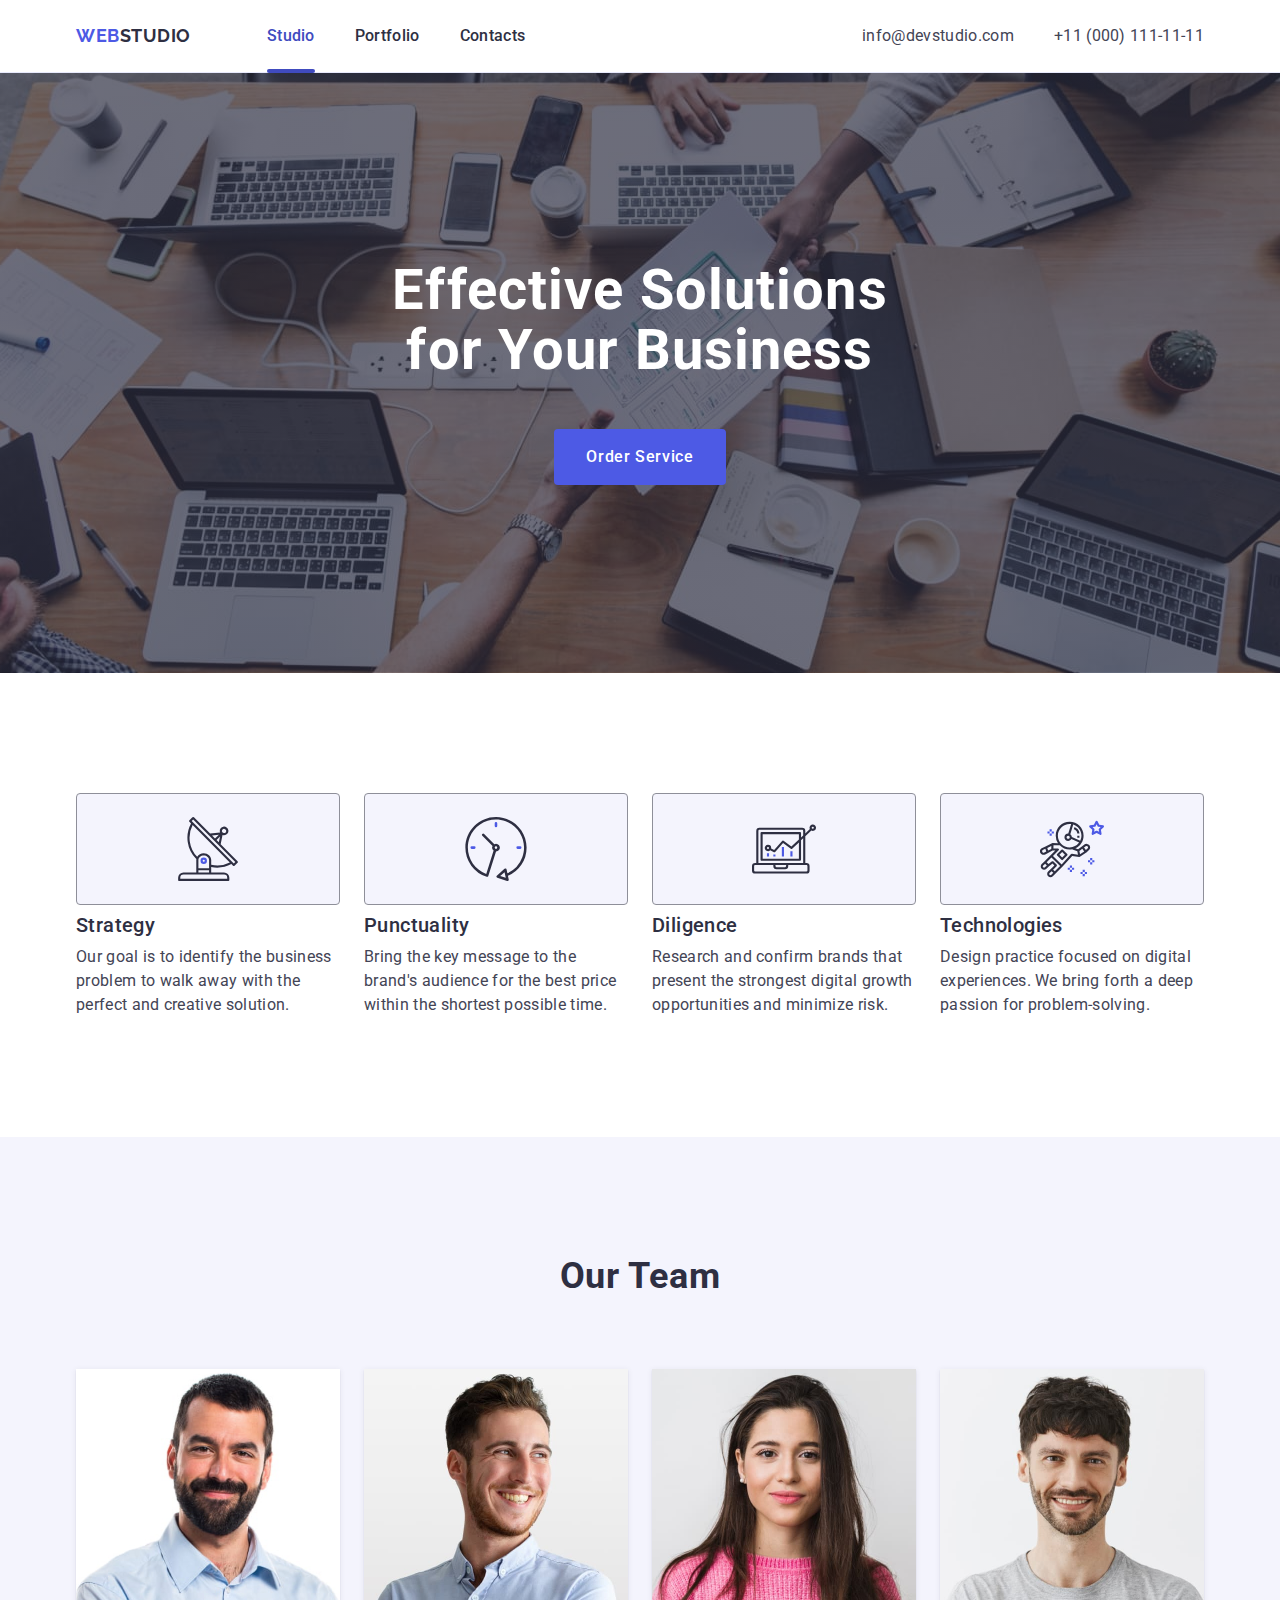
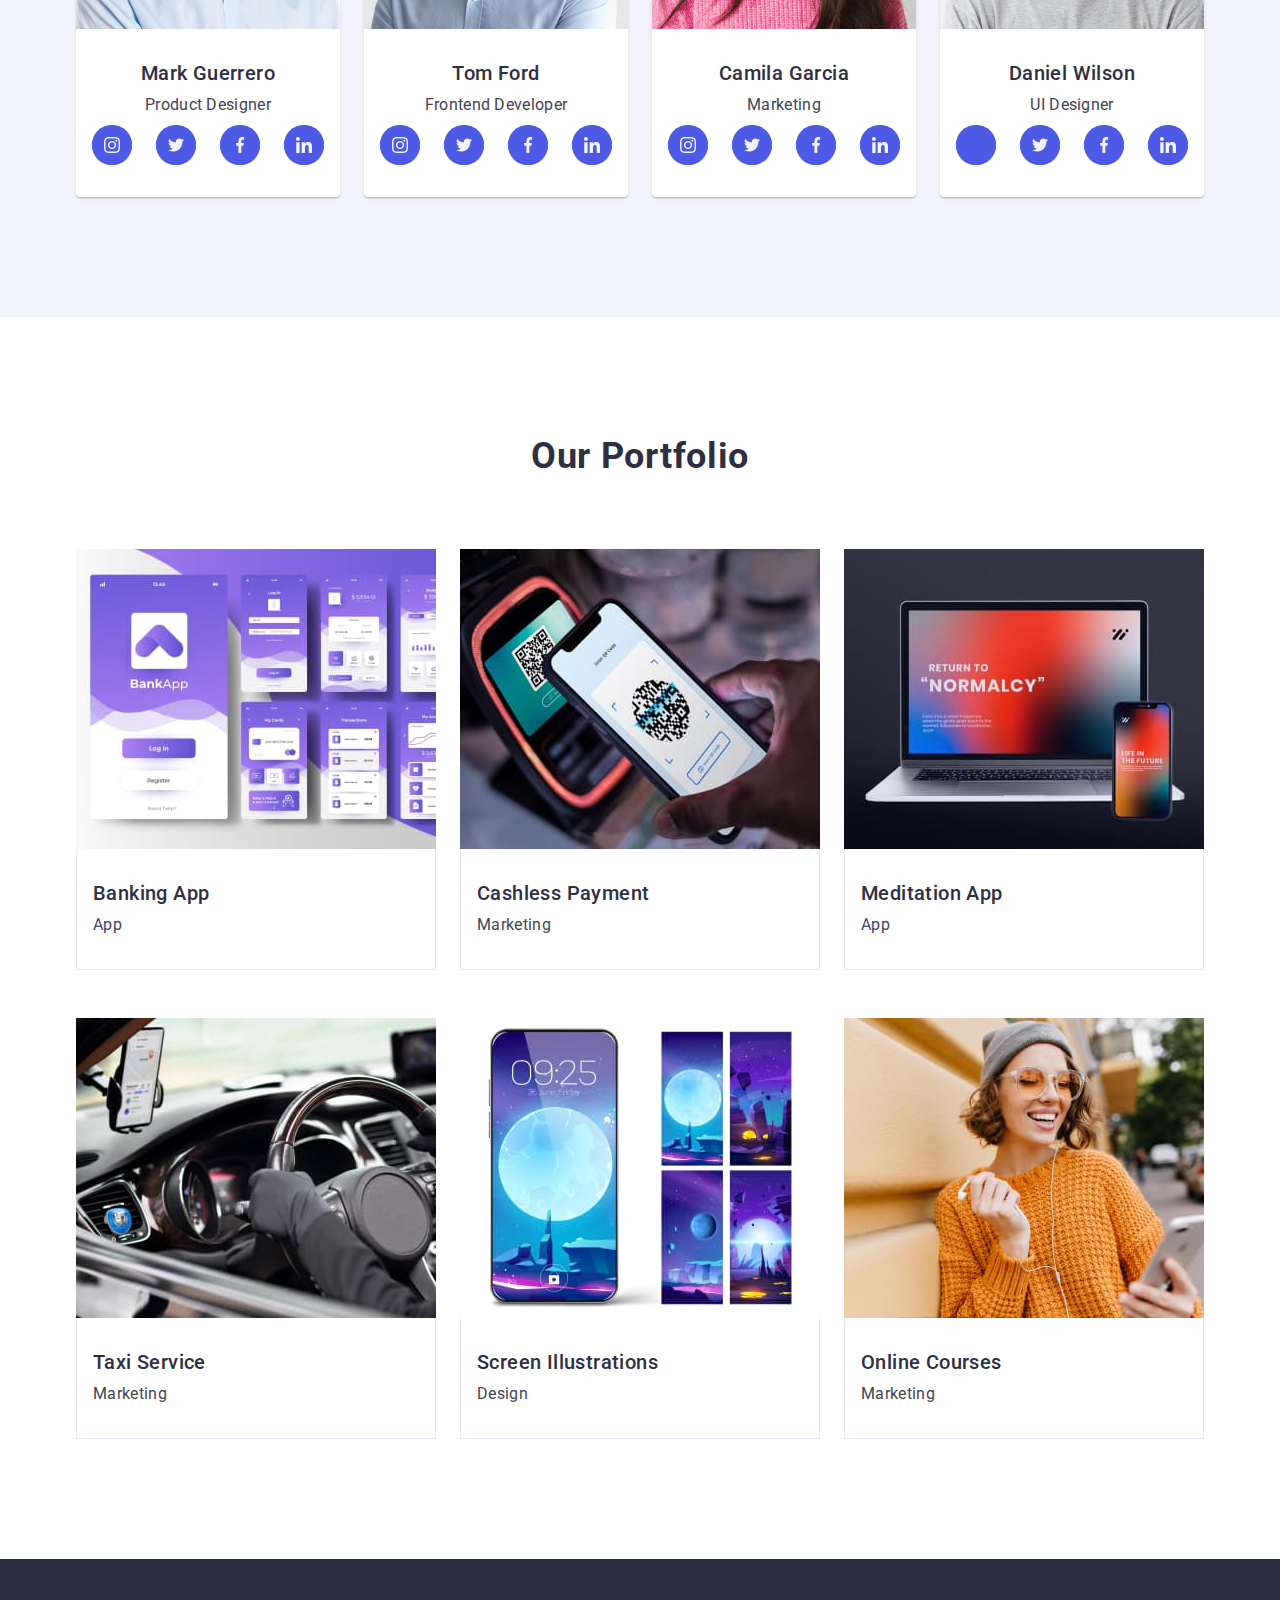
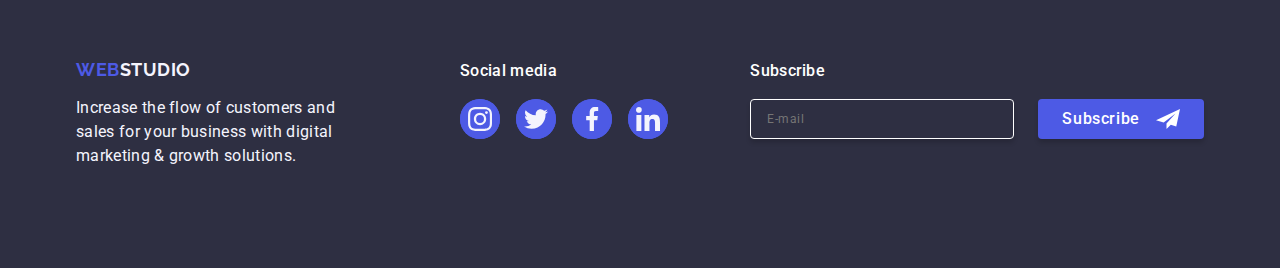
==== index.html @ 71bf05e5 "Initial commit" ====
<!DOCTYPE html>
<html lang="en">

<head>
  <meta charset="UTF-8">
  <meta name="viewport" content="width=device-width, initial-scale=1.0">
  <title>Serhii_Tsembal-goit-markup-hw-01</title>
  <link rel="preconnect" href="https://fonts.googleapis.com">
  <link rel="preconnect" href="https://fonts.gstatic.com" crossorigin>
  <link
    href="https://fonts.googleapis.com/css2?family=Montserrat:wght@400;700&family=Raleway:wght@700&family=Roboto:wght@400;500;700&display=swap"
    rel="stylesheet">

  <link rel="stylesheet"
    href="https://cdnjs.cloudflare.com/ajax/libs/modern-normalize/2.0.0/modern-normalize.min.css" />
  <link rel="stylesheet" href="./css/styles.css" />
</head>

<body>
  <header class="head">
    <div class="container">
      <nav class="head-nav">
        <a class="logo" href="./index.html">Web<span class="studio">Studio</span></a>
        <ul class="menu">
          <li><a class="link-menu current" href="./index.html">Studio</a></li>
          <li><a class="link-menu" href="">Portfolio</a></li>
          <li><a class="link-menu" href="">Contacts</a></li>
        </ul>
      </nav>

      <address>
        <ul class="address">
          <li><a class="link-adr" href="mailto:info@devstudio.com">info@devstudio.com</a></li>
          <li><a class="link-adr" href="tel:+110001111111">+11 (000) 111-11-11</a></li>
        </ul>
      </address>
    </div>
  </header>

  <!-- Main -->

  <main>
    <section class="main-top">
      <div class="container">
        <h1 class="title">Effective Solutions for Your Business</h1>
        <button type="button" class="button">Order Service</button>
      </div>
    </section>

    <!-- Advantages -->

    <section class="advantages">
      <div class="container">
        <h2 class="visually-hidden">Advantages</h2>

        <ul class="main-two">
          <li class="main-two-list">
            <div class="icon-card">
              <svg width="64" height="64">
                <use href="./images/icons.svg#icon-antenna"></use>
              </svg>
            </div>
            <h3 class="title-three">Strategy</h3>
            <p class="info">Our goal is to identify the business
              problem to walk away with the perfect and creative solution.
            </p>
          </li>
          <li class="main-two-list">
            <div class="icon-card">
              <svg width="64" height="64">
                <use href="./images/icons.svg#icon-clock"></use>
              </svg>
            </div>
            <h3 class="title-three">Punctuality</h3>
            <p class="info">Bring the key message to the brand's audience for the best price within the shortest
              possible
              time.</p>
          </li>
          <li class="main-two-list">
            <div class="icon-card">
              <svg width="64" height="64">
                <use href="./images/icons.svg#icon-diagram"></use>
              </svg>
            </div>
            <h3 class="title-three">Diligence</h3>
            <p class="info">Research and confirm brands that present the strongest digital growth opportunities and
              minimize risk.</p>
          </li>
          <li class="main-two-list">
            <div class="icon-card">
              <svg width="64" height="64">
                <use href="./images/icons.svg#icon-astronaut"></use>
              </svg>
            </div>
            <h3 class="title-three">Technologies</h3>
            <p class="info">Design practice focused on digital experiences. We bring forth a deep passion for
              problem-solving.</p>
          </li>
        </ul>

      </div>
    </section>

    <!-- Our Team -->

    <section class="team">
      <div class="container">

        <h2 class="team-title-two">Our Team</h2>


        <ul class="cont-team">
          <li class="team-back"><img src="./images/mark.jpg" alt="Mark Guerrero" width="264">
            <div class="team-name">
              <h3 class="title-team">Mark Guerrero</h3>
              <p class="info-team">Product Designer</p>
              <ul class="social-link">
                <li class="icon-list"><a class="icon-team" href="" target="_blank"><svg class="icon" width="16"
                      height="16">
                      <use href="./images/icons.svg#icon-instagram"></use>
                    </svg></a>
                </li>
                <li class="icon-list"><a class="icon-team" href="" target="_blank"><svg class="icon" width="16"
                      height="16">
                      <use href="./images/icons.svg#icon-twitter"></use>
                    </svg></a>
                </li>
                <li class="icon-list"><a class="icon-team" href="" target="_blank"><svg class="icon" width="16"
                      height="16">
                      <use href="./images/icons.svg#icon-facebook"></use>
                    </svg></a>
                </li>
                <li class="icon-list"><a class="icon-team" href="" target="_blank"><svg class="icon" width="16"
                      height="16">
                      <use href="./images/icons.svg#icon-in"></use>
                    </svg></a>
                </li>
              </ul>
            </div>
          </li>
          <li class="team-back"><img src="./images/tom.jpg" alt="Tom Ford" width="264">
            <div class="team-name">
              <h3 class="title-team"> Tom Ford</h3>
              <p class="info-team">Frontend Developer</p>
              <ul class="social-link">
                <li class="icon-list"><a class="icon-team" href="http" target="_blank"><svg class="icon" width="16"
                      height="16">
                      <use href="./images/icons.svg#icon-instagram"></use>
                    </svg></a>
                </li>
                <li class="icon-list"><a class="icon-team" href="http" target="_blank"><svg class="icon" width="16"
                      height="16">
                      <use href="./images/icons.svg#icon-twitter"></use>
                    </svg></a>
                </li>
                <li class="icon-list"><a class="icon-team" href="http" target="_blank"><svg class="icon" width="16"
                      height="16">
                      <use href="./images/icons.svg#icon-facebook"></use>
                    </svg></a>
                </li>
                <li class="icon-list"><a class="icon-team" href="http" target="_blank"><svg class="icon" width="16"
                      height="16">
                      <use href="./images/icons.svg#icon-in"></use>
                    </svg></a>
                </li>
              </ul>
            </div>
          </li>
          <li class="team-back"><img src="./images/camil.jpg" alt="Camila Garcia" width="264">
            <div class="team-name">
              <h3 class="title-team">Camila Garcia</h3>
              <p class="info-team">Marketing</p>
              <ul class="social-link">
                <li class="icon-list"><a class="icon-team" href="http" target="_blank"><svg class="icon" width="16"
                      height="16">
                      <use href="./images/icons.svg#icon-instagram"></use>
                    </svg></a>
                </li>
                <li class="icon-list"><a class="icon-team" href="http" target="_blank"><svg class="icon" width="16"
                      height="16">
                      <use href="./images/icons.svg#icon-twitter"></use>
                    </svg></a>
                </li>
                <li class="icon-list"><a class="icon-team" href="http" target="_blank"><svg class="icon" width="16"
                      height="16">
                      <use href="./images/icons.svg#icon-facebook"></use>
                    </svg></a>
                </li>
                <li class="icon-list"><a class="icon-team" href="http" target="_blank"><svg class="icon" width="16"
                      height="16">
                      <use href="./images/icons.svg#icon-in"></use>
                    </svg></a>
                </li>
              </ul>
            </div>
          </li>
          <li class="team-back"><img src="./images/dan.jpg" alt="Daniel Wilson" width="264">
            <div class="team-name">
              <h3 class="title-team">Daniel Wilson</h3>
              <p class="info-team">UI Designer</p>
              <ul class="social-link">
                <li class="icon-list"><a class="icon-team" href="http" target="_blank"><svg class="icon" width="16"
                      height="16">
                      <use href="index.html"></use>
                    </svg></a>
                </li>
                <li class="icon-list"><a class="icon-team" href="http" target="_blank"><svg class="icon" width="16"
                      height="16">
                      <use href="./images/icons.svg#icon-twitter"></use>
                    </svg></a>
                </li>
                <li class="icon-list"><a class="icon-team" href="http" target="_blank"><svg class="icon" width="16"
                      height="16">
                      <use href="./images/icons.svg#icon-facebook"></use>
                    </svg></a>
                </li>
                <li class="icon-list"><a class="icon-team" href="http" target="_blank"><svg class="icon" width="16"
                      height="16">
                      <use href="./images/icons.svg#icon-in"></use>
                    </svg></a>
                </li>
              </ul>
            </div>
          </li>
        </ul>

      </div>
    </section>

    <!-- Portfolio -->

    <section class="portfolio">
      <div class="container">
        <h2 class="title-two">Our Portfolio</h2>
        <ul class="cont-port">
          <li class="card">
            <div class="box">
              <img src="./images/bankapp.jpg" alt="Our app for banking" width="360" />
              <p class="port-footer">14 Stylish and User-Friendly App Design Concepts · Task Manager App · Calorie
                Tracker App · Exotic
                Fruit Ecommerce App ·
                Cloud Storage App</p>
            </div>
            <div class="name-port">
              <h3 class="title-three-port">Banking App</h3>
              <p class="info-port">App</p>
            </div>
          </li>
          <li class="card">
            <div class="box">
              <img src="./images/payapp.jpg" alt="Cashless Payment" width="360" />
              <!-- <div class="overlay"> -->
              <p class="port-footer">14 Stylish and User-Friendly App Design Concepts · Task Manager App · Calorie
                Tracker App · Exotic
                Fruit Ecommerce App ·
                Cloud Storage App</p>
              <!-- </div> -->
            </div>

            <div class="name-port">
              <h3 class="title-three-port">Cashless Payment</h3>
              <p class="info-port">Marketing</p>
            </div>


          </li>
          <li class="card">
            <div class="box">
              <img src="./images/laptop.jpg" alt="Meditation App" width="360" />
              <p class="port-footer">14 Stylish and User-Friendly App Design Concepts · Task Manager App · Calorie
                Tracker App · Exotic
                Fruit Ecommerce App ·
                Cloud Storage App</p>
            </div>
            <div class="name-port">
              <h3 class="title-three-port">Meditation App</h3>
              <p class="info-port">App</p>
            </div>
          </li>
          <li class="card">
            <div class="box">
              <img src="./images/car.jpg" alt="Taxi Service" width="360" />
              <p class="port-footer">14 Stylish and User-Friendly App Design Concepts · Task Manager App · Calorie
                Tracker App · Exotic
                Fruit Ecommerce App ·
                Cloud Storage App</p>
            </div>
            <div class="name-port">
              <h3 class="title-three-port">Taxi Service</h3>
              <p class="info-port">Marketing</p>
            </div>
          </li>
          <li class="card">
            <div class="box">
              <img src="./images/phone.jpg" alt="Screen Illustrations" width="360" />
              <p class="port-footer">14 Stylish and User-Friendly App Design Concepts · Task Manager App · Calorie
                Tracker App · Exotic
                Fruit Ecommerce App ·
                Cloud Storage App</p>
            </div>
            <div class="name-port">
              <h3 class="title-three-port">Screen Illustrations</h3>
              <p class="info-port">Design</p>
            </div>
          </li>
          <li class="card">
            <div class="box">
              <img src="./images/gerl.jpg" alt="Smiling happy gerl" width="360" />
              <p class="port-footer">14 Stylish and User-Friendly App Design Concepts · Task Manager App · Calorie
                Tracker App · Exotic
                Fruit Ecommerce App ·
                Cloud Storage App</p>
            </div>
            <div class="name-port">
              <h3 class="title-three-port">Online Courses</h3>
              <p class="info-port">Marketing</p>
            </div>
          </li>
        </ul>
      </div>
    </section>

  </main>

  <!-- Footer -->

  <footer class="footer">
    <div class="container-footer">
      <!-- logo -->

      <div class="logo-p">
        <a class="logo-footer" href="./index.html">Web<span class="studio-footer">Studio</span></a>
        <p class="p-footer">
          Increase the flow of customers and sales for your business with digital marketing & growth solutions.
        </p>
      </div>

      <div class="social-block">
        <p class="social">Social media</p>
        <ul class="social-link">
          <li class="icon-list"><a class="icon-link" href="http" target="_blank"><svg class="icon" width="24"
                height="24">
                <use href="./images/icons.svg#icon-instagram"></use>
              </svg></a>
          </li>
          <li class="icon-list"><a class="icon-link" href="http" target="_blank"><svg class="icon" width="24"
                height="24">
                <use href="./images/icons.svg#icon-twitter"></use>
              </svg></a>
          </li>
          <li class="icon-list"><a class="icon-link" href="http" target="_blank"><svg class="icon" width="24"
                height="24">
                <use href="./images/icons.svg#icon-facebook"></use>
              </svg></a>
          </li>
          <li class="icon-list"><a class="icon-link" href="http" target="_blank"><svg class="icon" width="24"
                height="24">
                <use href="./images/icons.svg#icon-in"></use>
              </svg></a>
          </li>
        </ul>

      </div>
      <div class="foot-sub">
        <p class="social">Subscribe</p>
        <form class="subscribe">
          <label class="sub-label"><input class="sub-input" type="email" name="sub-label" placeholder="E-mail"></label>
          <button type="submit" class="sub-btn">Subscribe
            <svg class="icon-sub" width="24" height="24">
              <use href="./images/icons.svg#icon-plane"></use>
            </svg>
          </button>
        </form>
      </div>
    </div>
  </footer>

  <div class="backdrop">
    <div class="window">
      <button type="button" class="close-btn"><svg class="icon-close" width="8" height="8">
          <use href="./images/icons.svg#icon-close"></use>
        </svg></button>

      <p class="win-text">Leave your contacts and we will call you back</p>


      <form class="modal">
        <div class="form-item">
          <label class="form-label" for="user-name">
            Name</label>
          <div class="cont-input">

            <input class="form-input" type="text" name="user-name" id="user-name">
            <svg class="icon-backdrop" width="18" height="24">
              <use href="./images/icons.svg#icon-person"></use>
            </svg>
          </div>


        </div>
        <div class="form-item">
          <label class="form-label" for="user-phone">
            Phone</label>
          <div class="cont-input">

            <input class="form-input" type="tel" name="userphone" id="user-phone">
            <svg class="icon-backdrop" width="18" height="24">
              <use href="./images/icons.svg#icon-phone"></use>
            </svg>

          </div>


        </div>
        <div class="form-item">
          <label class="form-label" for="user-mail">
            Email</label>
          <div class="cont-input">

            <input class="form-input" type="email" name="usermail" id="user-mail">
            <svg class="icon-backdrop" width="18" height="24">
              <use href="./images/icons.svg#icon-email"></use>
            </svg>
          </div>


        </div>
        <div class="form-item-com">
          <label class="form-label" for="user-comment">Comment</label>
          <textarea class="form-comment" name="user-comment" rows="6" placeholder="Text input"
            id="user-comment"></textarea>


        </div>
        <div class="form-accept">
          <input class="checkbox visually-hidden" id="user-privacy" type="checkbox" value="true" name="user-privacy">

          <label class="form-label" for="user-privacy">
            <span class="check-icon"><svg class="icon-checkbox" width="10" height="8">
                <use href="./images/icons.svg#icon-click"></use>
              </svg></span>
            I accept the terms and conditions of the&nbsp;<a class="check-link" href="./"> Privacy Policy</a>
          </label>
        </div>
        <button class="send-btn" type="submit">Send</button>
      </form>

    </div>
  </div>
</body>

</html>
---- css/styles.css ----
/* Basic */
 /* #region */
 body {
     font-family: "Roboto", sans-serif;
     background-color: #ffffff;
     line-height: 1.5;
     color: #434455;
     letter-spacing: 0.32px;
     margin: 0;
     padding: 0;
     box-sizing: border-box;
     fill: none;

 }

 img {
     display: block;
     max-width: 100%;
     overflow: hidden;
 }

 ul {


     list-style-type: none;
     margin: 0;
     padding: 0;

 }

 h1,
 h2,
 h3,
 p {
     margin: 0;
     padding: 0;
 }

 .container {
     width: 1158px;
     margin: 0 auto;
     padding: 0 15px 0 15px;

 }

 .container-footer {
     width: 1158px;
     margin: 0 auto;
     padding: 0 15px 0 15px;
     display: flex;
     align-items: baseline;

 }

 /* #endregion */

 /* Header */
 /* #region */
 .head {
     border-bottom: 1px solid #e7e9fc;
     display: flex;
     box-shadow: 0px 2px 1px rgba(46, 47, 66, 0.08), 0px 1px 1px rgba(46, 47, 66, 0.16), 0px 1px 6px rgba(46, 47, 66, 0.08);




 }

 .head .container {
     display: flex;
     justify-content: space-between;
 }


 .head-nav {
     display: flex;
     align-items: center;

 }

 .logo {
     color: #4D5AE5;
     font-family: Raleway, sans-serif;
     font-size: 18px;
     font-weight: 700;
     text-transform: uppercase;
     text-decoration: none;
     line-height: 1.17;
     letter-spacing: 0.54px;
     margin-right: 76px;

 }

 .logo:focus {
     color: #404BBF;
 }


 .studio:hover {
     color: #404BBF;

 }

 .studio:focus {
     color: #404BBF;
 }

 .studio:active {
     text-decoration: underline 2px;
     color: #404BBF;
 }


 .studio {
     color: #2E2F42;
     text-decoration: none;
     line-height: 1.167;

 }

 .menu {
     display: flex;
     flex-direction: row;
     gap: 40px
 }

 /* Menu */
 .link-menu {
     color: #2E2F42;
     font-weight: 500;
     font-size: 16px;
     text-decoration: none;
     padding: 24px 0;
     display: block;
     transition: color 250ms cubic-bezier(0.4, 0, 0.2, 1);
     position: relative;
 }

 .link-menu.current {
     color: #404bbf;
 }

 .link-menu.current::after {
     content: "";
     position: absolute;
     left: 0;
     bottom: -1px;
     height: 4px;
     background-color: #404bbf;
     border-radius: 2px;
     width: 100%;
 }

 .current:hover::after {
     width: 100%;
 }

 .link-menu:hover {
     color: #404BBF;
 }

 .link-menu:focus {
     color: #404BBF;
 }

 /* Addres */
 .address {
     display: flex;
     font-style: normal;
     gap: 40px;

 }

 .link-adr {
     color: #434455;
     font-weight: 400;
     font-size: 16px;
     text-decoration: none;
     display: block;
     padding: 24px 0;
     transition: color 250ms cubic-bezier(0.4, 0, 0.2, 1);

 }

 .link-adr:hover {
     color: #404BBF;

 }

 .link-adr:focus {
     color: #404BBF;
 }

 /* #endregion */


 /* Main One */
 /* #region */
 .main-top {
     background-color: #2E2F42;
     line-height: 1.07142857143;
     padding: 188px 0;
     background-image: linear-gradient(to bottom,
             rgba(46, 47, 66, 0.7),
             rgba(46, 47, 66, 0.7)),
         url(../images/people-office.jpg);
     background-repeat: no-repeat;
     background-position: center;
     background-size: cover;
     max-width: 1440px;
     margin: 0 auto;


 }

 .title {
     color: #fff;
     text-align: center;
     font-size: 56px;
     font-weight: 700;
     line-height: 1.07;
     letter-spacing: 1.12px;
     max-width: 496px;
     margin: 0 auto 48px;
 }

 /* Button */
 .button {
     cursor: pointer;
     color: #fff;
     background-color: #4D5AE5;
     font-weight: 500;
     font-size: 16px;
     font-family: "Roboto",
         sans-serif;
     line-height: 1.5;
     letter-spacing: 0.64px;
     padding: 16px 32px;
     border-radius: 4px;
     gap: 10px;
     min-width: 169px;
     height: 56px;
     border: none;
     display: block;
     margin: 0 auto;
     transition: background-color 250ms cubic-bezier(0.4, 0, 0.2, 1);
 }


 .send-btn:hover,
 .sub-btn:hover,
 .button:hover {
     background-color: #404BBF;
 }

 .button:focus {
     background-color: #404BBF;
 }

 /* #endregion */

 /* Main Two */
 /* #region */
 .advantages {
     padding: 120px 0;
 }

 .title-three {
     color: #2E2F42;
     font-size: 20px;
     font-weight: 500;
     line-height: 1.2;
     letter-spacing: 0.4px;
     margin-bottom: 8px;

 }


 .visually-hidden {
     position: absolute;
     width: 1px;
     height: 1px;
     margin: -1px;
     border: 0;
     padding: 0;
     white-space: nowrap;
     clip-path: inset(100%);
     clip: rect(0 0 0 0);
     overflow: hidden;
 }

 .main-two {
     display: flex;
     gap: 24px
 }

 .main-two-list {
     width: calc((100% - 72px) / 4);
 }

 .icon-card {
     border: 1px solid rgba(142, 143, 153, 1);
     border-radius: 4px;
     background-color: rgba(244, 244, 253, 1);
     margin-bottom: 8px;
     box-sizing: border-box;
     display: flex;
     justify-content: center;
     align-items: center;
     height: 112px;
 }

 .info {
     color: #434455;


 }



 .title-two {

     color: #2E2F42;
     font-size: 36px;
     font-weight: 700;
     text-align: center;
     text-transform: capitalize;
     line-height: 1.11;
     letter-spacing: 0.72px;
     margin-bottom: 72px;

 }

 /* #endregion */

 /* Team */
 /* #region */

 .team-title-two {

     color: #2E2F42;
     font-size: 36px;
     font-weight: 700;
     justify-content: center;
     text-transform: capitalize;
     line-height: 1.11;
     letter-spacing: 0.72px;
     display: flex;
     margin-bottom: 72px;
 }

 .cont-team {
     display: flex;
     flex-direction: row;
     justify-content: center;
     gap: 24px;
 }

 .team {
     background-color: #F4F4FD;
     padding: 120px 0;
 }

 .team-back {
     background-color: #ffffff;
     border-radius: 0 0 4px 4px;
     box-sizing: border-box;
     flex-basis: calc((100% - 72px) / 4);
     display: block;
     overflow: hidden;
     max-width: 100%;
     box-shadow: 0px 1px 6px rgba(46, 47, 66, 0.08),
         0px 1px 1px rgba(46, 47, 66, 0.16),
         0px 2px 1px rgba(46, 47, 66, 0.08);
 }

 .team-name {
     padding: 32px 0;
 }


 .title-team {
     color: #2E2F42;
     font-size: 20px;
     font-weight: 500;
     line-height: 1.2;
     letter-spacing: 0.4px;
     text-align: center;
     margin-bottom: 8px;
 }

 .info-team {
     color: #434455;
     text-align: center;
     margin-bottom: 8px;
 }

 .icon {
     fill: #f4f4fd;
     transition: background-color 250ms cubic-bezier(0.4, 0, 0.2, 1);
 }

 .icon-list {
     width: 40px;
     height: 40px;
     background-color: #4d5ae5;
     border-radius: 50%;
     display: flex;
     align-items: center;
     justify-content: center;

 }


 .icon:active {
     fill: rgba(49, 208, 170, 1);


 }

 .icon-team {
     width: 100%;
     height: 100%;
     border-radius: 50%;
     display: flex;
     align-items: center;
     justify-content: center;
     background-color: #4d5ae5;
     transition: background-color 250ms cubic-bezier(0.4, 0, 0.2, 1);
 }

 .icon-team:hover,
 .icon-team:focus {
     background-color: #404bbf;
 }

 .icon-team:active,
 .icon-link:focus,
 .icon-link:hover {
     background-color: #31d0aa;
 }

 /* #endregion */

 /* Portfolio */
 /* #region */
 .portfolio {
     padding: 120px 0 120px 0;
 }

 .cont-port {
     display: flex;
     flex-wrap: wrap;
     column-gap: 24px;
     row-gap: 48px;
 }

 .title-three-port {
     color: #2E2F42;
     font-size: 20px;
     font-weight: 500;
     line-height: 1.2;
     letter-spacing: 0.4px;
     margin-bottom: 8px;
 }

 .name-port {
     padding: 32px 16px;
     border: 1px solid #E7E9FC;
     border-top: none;
 }

 .card {
     width: calc((100% - 48px) / 3);
     transition: box-shadow 250ms cubic-bezier(0.4, 0, 0.2, 1);

 }

 .card:hover {
     box-shadow: 0px 1px 6px rgba(46, 47, 66, 0.08), 0px 1px 1px rgba(46, 47, 66, 0.16), 0px 2px 1px rgba(46, 47, 66, 0.08);
 }

 .info-port {
     color: #434455;


     /* overlay */

 }

 .box {
     position: relative;
     width: 360px;
     margin: 0 auto;
     background-color: #bdbdbd;
     overflow: hidden;
 }

 .overlay {
     position: absolute;
     top: 0;
     left: 0;
     width: 100%;
     height: 100%;
     background-color: rgba(77, 90, 229, 1);
     transform: translatey(100%);
     transition: transform 250ms ease-in-out;
 }



 .overlay .p-footer {
     margin-top: 40px;
     margin-left: auto;
     margin-right: auto;
 }

 .port-footer {
     color: #F4F4FD;
     max-width: max-content;
     display: flex;
     box-sizing: border-box;
     position: absolute;
     top: 0;
     font-size: 16px;
     line-height: 1.5;
     letter-spacing: 0.32px;
     padding: 40px 32px;
     background-color: #4d5ae5;
     height: 100%;
     width: 100%;
     transform: translateY(100%);
     transition: transform 250ms cubic-bezier(0.4, 0, 0.2, 1);
 }

 .card:hover .port-footer {
     transform: translateY(0%);
 }

 .box-port {
     overflow: hidden;
 }

 /* #endregion */

 /* Footer */
 /* #region */
 .footer {
     background-color: #2E2F42;
     padding: 100px 0;
     display: flex;

 }

 .logo-footer {
     color: #4D5AE5;
     font-family: Raleway, sans-serif;
     font-size: 18px;
     font-weight: 700;
     text-transform: uppercase;
     text-decoration: none;
     line-height: 1.17;
     letter-spacing: 0.54px;
     display: inline-block;
     margin-bottom: 16px;

 }

 .studio-footer {
     color: #F4F4FD;
     text-decoration: none;
     line-height: 1.17;
     margin: 0;
     padding: 0;
 }

 .p-footer {
     color: #F4F4FD;
     max-width: 264px;
     display: flex;
     box-sizing: border-box;

 }


 .social-link {
     display: flex;
     justify-content: space-between;
     gap: 16px;
     margin-top: auto;
 }

 .social {
     display: block;
     margin-bottom: 16px;
     font-size: 16px;
     font-weight: 500;
     color: rgba(255, 255, 255, 1);
     line-height: 1.5;
     letter-spacing: 0.32px;
     font-family: "Roboto";

 }

 .team-name .social-link {
     justify-content: center;
     gap: 24px;
 }

 .logo-p {
     margin-right: 120px;
 }

 .icon-link {
     width: 100%;
     height: 100%;
     border-radius: 50%;
     display: flex;
     align-items: center;
     justify-content: center;
     background-color: #4d5ae5;
     transition: background-color 250ms cubic-bezier(0.4, 0, 0.2, 1);

 }

 .foot-sub {
     display: flex;
     flex-direction: column;
     align-items: flex-start;
     margin-left: auto;
 }

 .subscribe {
     display: flex;
     flex-direction: row;
     align-items: center;
     gap: 24px;

 }

 .sub-btn {
     display: flex;
     min-width: 165px;
     height: 40px;
     padding: 8px 24px;
     align-items: center;
     justify-content: center;
     background-color: rgba(77, 90, 229, 1);
     box-shadow: 0px 4px 4px 0px rgba(0, 0, 0, 0.15);
     color: WHITE;
     border: none;
     border-radius: 4px;
     cursor: pointer;
     font-weight: 500;
     font-size: 16px;
     font-family: "Roboto",
         sans-serif;
     line-height: 1.5;
     letter-spacing: 0.64px;
     transition: background-color 250ms cubic-bezier(0.4, 0, 0.2, 1);
 }

 .sub-label {
     display: block;
     gap: 24px;
 }

 .sub-input {
     font-size: 12px;
     line-height: 2;
     letter-spacing: 0.48px;
     display: block;
     width: 264px;
     height: 40px;
     background-color: transparent;
     border: 1px solid rgba(255, 255, 255, 1);
     box-shadow: 0px 4px 4px 0px rgba(0, 0, 0, 0.15);
     border-radius: 4px;
     padding-left: 16px;
     color: rgba(255, 255, 255, 1);
     gap: 24px;
 }

 .icon-sub {
     fill: white;
     margin-left: 16px;
 }

 /* #endregion */


 /* BACKDROP */
 /* #region */
 .backdrop {
     position: fixed;
     top: 0;
     left: 0;

     display: flex;
     align-items: center;
     justify-content: center;

     width: 100%;
     height: 100%;
     background-color: rgba(46, 47, 66, 0.4);

     transition: opacity 250ms cubic-bezier(0.4, 0, 0.2, 1),
         visibility 250ms cubic-bezier(0.4, 0, 0.2, 1);

     opacity: 0;
     visibility: hidden;
     pointer-events: none;

 }


 .backdrop.is-open {
     opacity: 1;
     visibility: visible;
     pointer-events: initial;
 }

 .window {
     position: absolute;
     background-color: rgba(252, 252, 252, 1);
     width: 408px;
     min-height: 584px;
     padding: 72px 24px 24px;
     top: 50%;
     left: 50%;
     transform: translate(-50%, -50%) scale(1);
     box-shadow: 0px 1px 1px rgba(0, 0, 0, 0.14),
         0px 1px 3px rgba(0, 0, 0, 0.12),
         0px 2px 1px rgba(0, 0, 0, 0.2);
     border-radius: 4px;
     transition: transform 250ms cubic-bezier(0.4, 0, 0.2, 1);
 }

 .close-btn {
     position: absolute;
     top: 24px;
     right: 24px;
     display: flex;
     align-items: center;
     justify-content: center;
     background-color: rgba(231, 233, 252, 1);
     border: 1px solid rgba(0, 0, 0, 0.1);
     width: 24px;
     height: 24px;
     border-radius: 50%;
     margin-left: auto;
     transition: background-color 250ms cubic-bezier(0.4, 0, 0.2, 1),
         border 250ms cubic-bezier(0.4, 0, 0.2, 1);
     padding: 0;
     cursor: pointer;

 }

 .close-btn:hover,
 .close-btn:focus {
     background-color: #404bbf;
     border: none;
     fill: #fff;
 }

 .win-text {
     display: block;
     color: rgba(46, 47, 66, 1);
     text-align: center;
     font-size: 16px;
     font-weight: 500;
     letter-spacing: 0.32px;
     margin-bottom: 16px;

 }

 .form-item {
     position: relative;
     display: flex;
     flex-direction: column;
     margin-bottom: 8px;

 }

 .form-item-com {
     position: relative;
     display: flex;
     flex-direction: column;
     margin-bottom: 16px;
 }

 .form-label {
     display: block;
     font-size: 12px;
     font-weight: 400;
     letter-spacing: 0.48px;
     line-height: 1.17;
     color: rgba(142, 143, 153, 1);
     margin-bottom: 4px;

 }

 .form-input {
     font-size: 12px;
     color: rgba(46, 47, 66, 0.4);
     display: block;
     width: 100%;
     height: 40px;
     padding-left: 38px;
     border-radius: 4px;
     border: 1px solid rgba(46, 47, 66, 0.4);
     outline: transparent;
     transition: border-color 250ms cubic-bezier(0.4, 0, 0.2, 1);
     background-color: transparent;
 }

 .close-btn:focus,
 .form-comment:focus,
 .form-input:focus {
     border-color: rgba(77, 90, 229, 1);
 }

 .cont-input {

     position: relative;
 }

 .icon-close {
     fill: rgba(46, 47, 66, 1);
     transition: fill 250ms cubic-bezier(0.4, 0, 0.2, 1);
 }

 .close-btn:active {
     background-color: rgba(64, 75, 191, 1);
     border: none;
 }


 .close-btn:active .icon-close {

     fill: #fff;
 }

 .close-btn:focus .icon-close,
 .close-btn:hover .icon-close {
     fill: #fff;
     border: none;
 }

 .icon-backdrop {
     position: absolute;
     display: block;
     fill: rgba(46, 47, 66, 1);
     left: 16px;
     top: 50%;
     transform: translateY(-50%);
     transition: fill 250ms cubic-bezier(0.4, 0, 0.2, 1);
 }

 .form-input:focus+.icon-backdrop {
     fill: #4D5AE5;
 }

 .form-comment {
     display: block;
     width: 100%;
     min-height: 120px;
     border-radius: 4px;
     border: 1px solid rgba(46, 47, 66, 0.4);
     margin-top: 4px;
     margin-bottom: 16px;
     height: 120px;
     padding: 8px 16px;
     outline: transparent;
     font-size: 12px;
     line-height: 1.17;
     color: rgba(46, 47, 66, 0.4);
     letter-spacing: 0.48px;
     background-color: transparent;
     resize: none;
     transition: border-color 250ms cubic-bezier(0.4, 0, 0.2, 1);
 }

 .form-accept {
     position: relative;
     display: flex;
     align-items: center;
     justify-content: space-between;
     gap: 8px;
     margin-bottom: 24px;



 }

 .form-accept .form-label {
     position: relative;
     justify-content: center;
     margin-bottom: 0;

 }

 .modal {
     position: relative;
 }

 .send-btn {
     display: block;
     margin: auto;
     min-width: 169px;
     padding: 16px 32px;
     justify-content: center;
     background-color: rgba(77, 90, 229, 1);
     box-shadow: 0px 4px 4px 0px rgba(0, 0, 0, 0.15);
     color: WHITE;
     border: none;
     border-radius: 4px;
     cursor: pointer;
     font-weight: 500;
     font-size: 16px;
     font-family: "Roboto",
         sans-serif;
     line-height: 1.5;
     letter-spacing: 0.64px;
     transition: background-color 250ms cubic-bezier(0.4, 0, 0.2, 1);

 }


 .check-link {
     color: #4d5ae5;
 }



 .check-icon {
     width: 16px;
     height: 16px;
     border: 1px solid rgba(46, 47, 66, 0.4);
     border-radius: 2px;
     transition: background-color 250ms cubic-bezier(0.4, 0, 0.2, 1),
         border 250ms cubic-bezier(0.4, 0, 0.2, 1),
         fill 250ms cubic-bezier(0.4, 0, 0.2, 1);

     align-items: center;
     justify-content: center;
     fill: transparent;
     display: inline-flex;
     margin-right: 8px;
     flex-shrink: 0;
 }

 .checkbox:focus+.form-label>.check-icon {
     border-color: #4d5ae5;

 }

 .checkbox:checked+.form-label>.check-icon {
     background-color: #404bbf;
     border: none;
     fill: #f4f4fd;
 }

 .icon-checkbox {
     fill: #434455
 }

 /* #endregion */
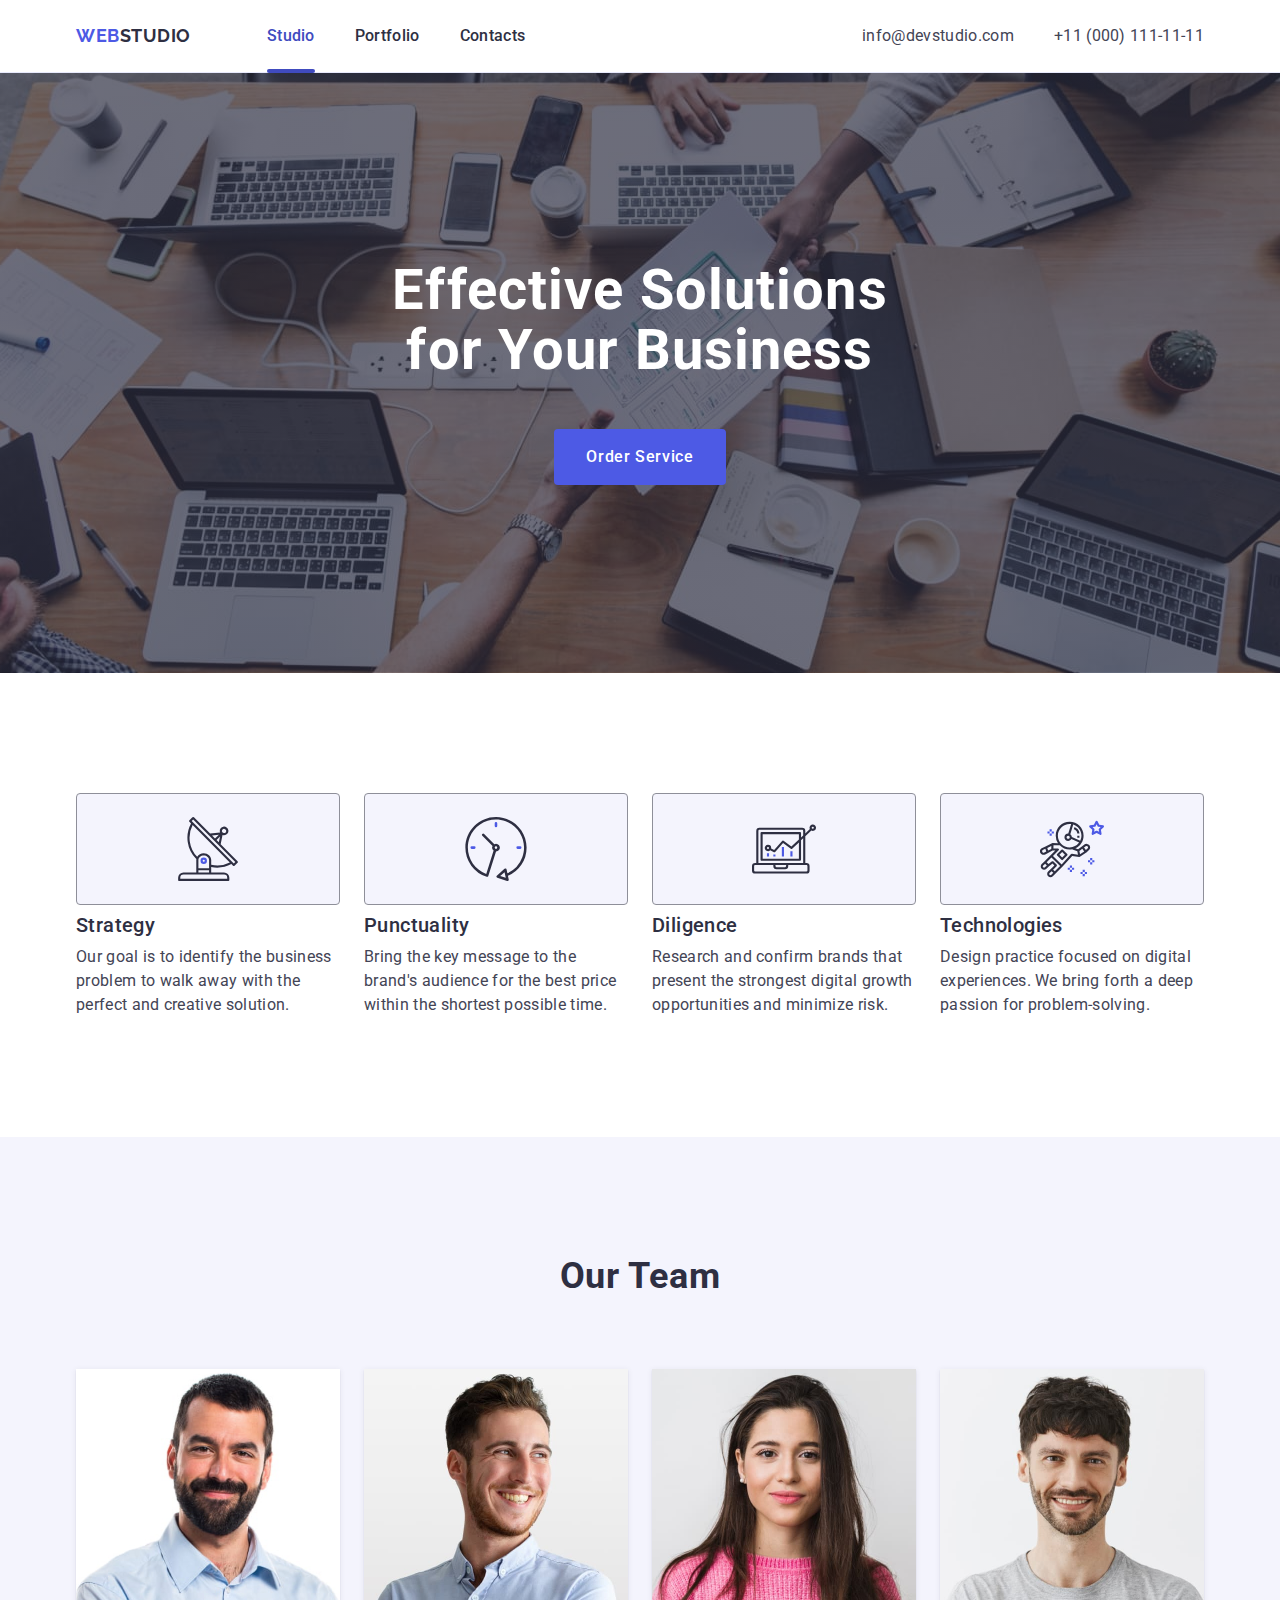
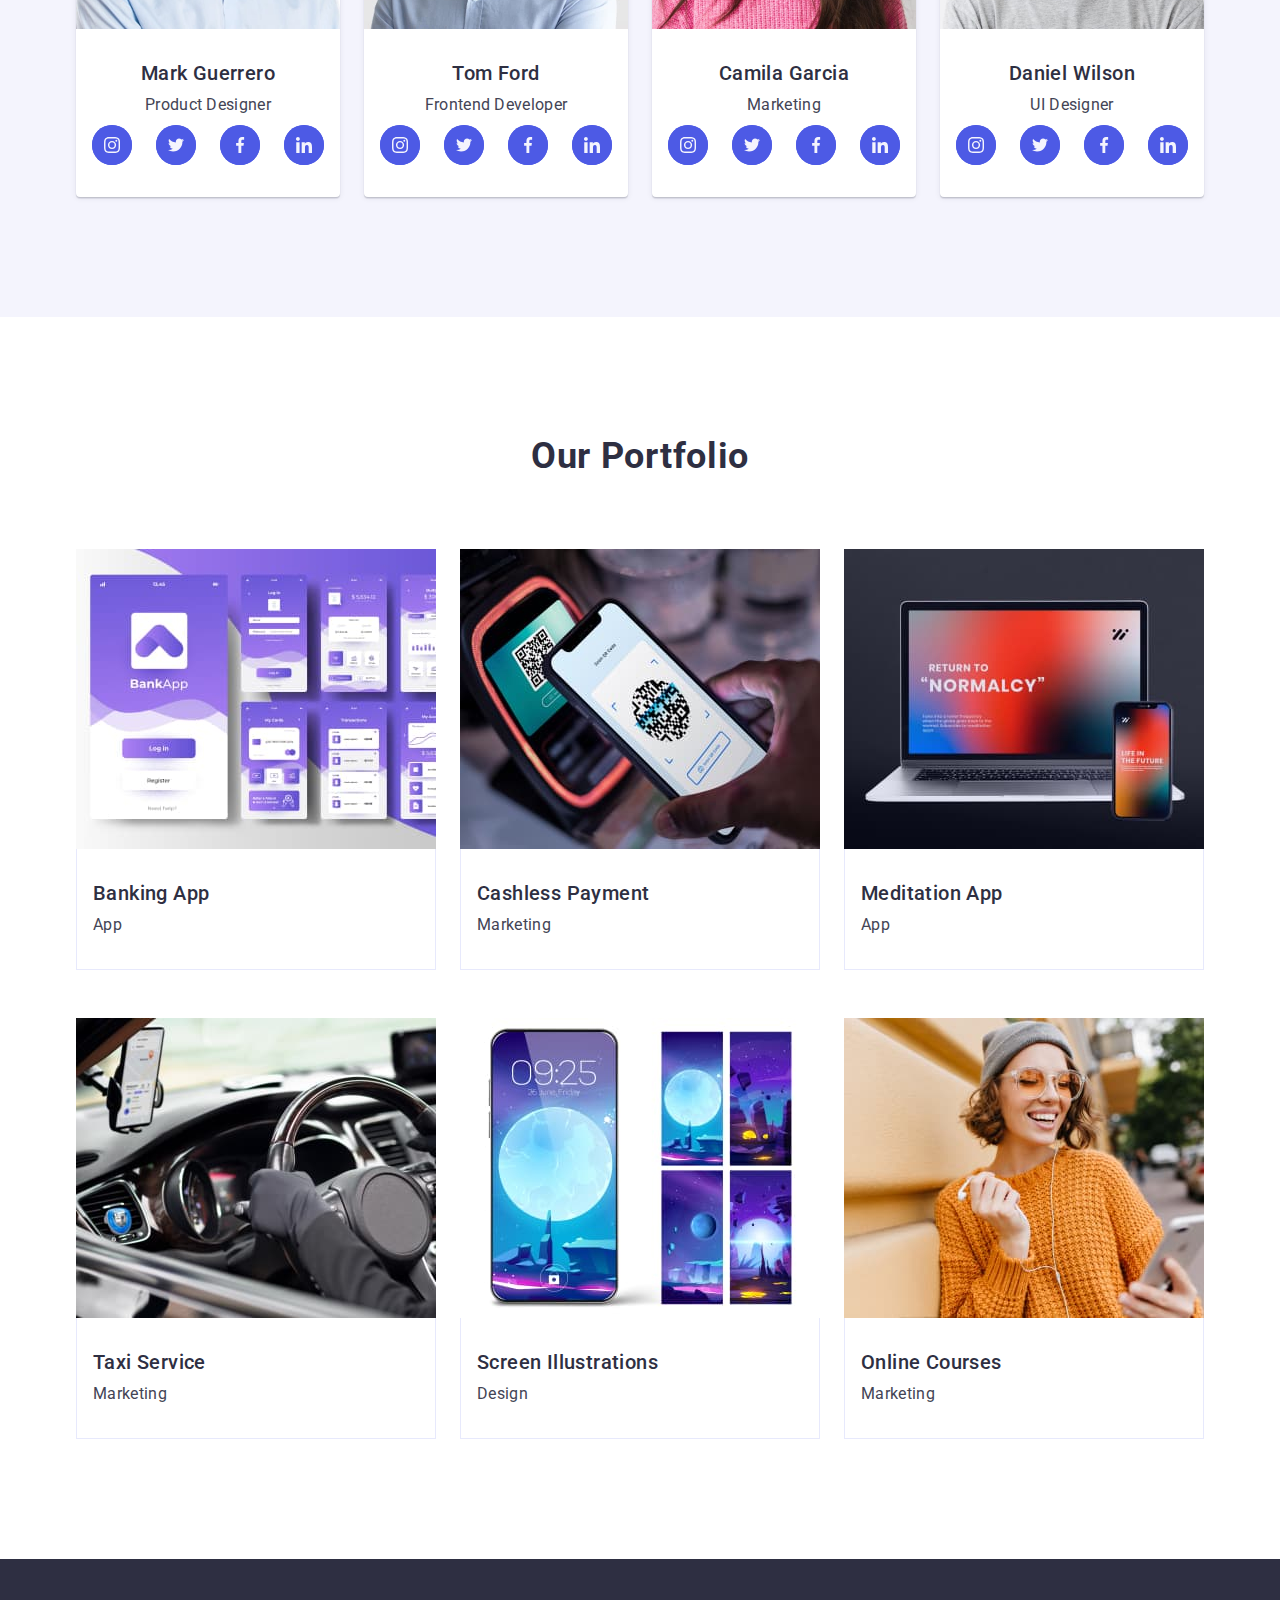
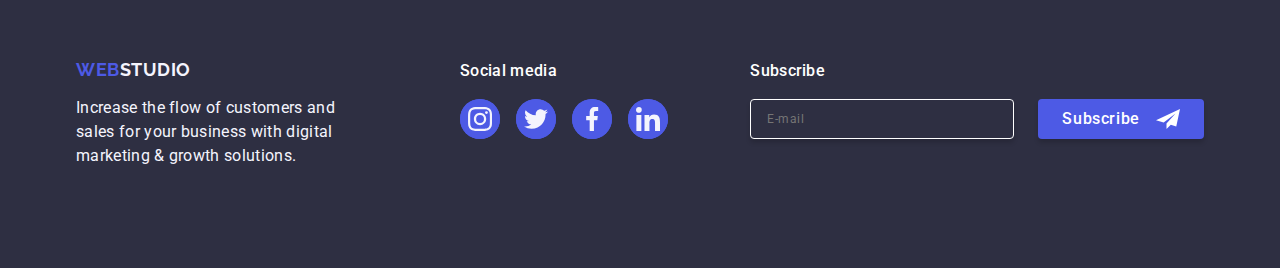
==== commit 49564c5c: "Update index.html" ====
--- a/index.html
+++ b/index.html
@@ -201,7 +201,7 @@
               <ul class="social-link">
                 <li class="icon-list"><a class="icon-team" href="http" target="_blank"><svg class="icon" width="16"
                       height="16">
-                      <use href="index.html"></use>
+                      <use href="./images/icons.svg#icon-instagram"></use>
                     </svg></a>
                 </li>
                 <li class="icon-list"><a class="icon-team" href="http" target="_blank"><svg class="icon" width="16"
@@ -249,12 +249,12 @@
           <li class="card">
             <div class="box">
               <img src="./images/payapp.jpg" alt="Cashless Payment" width="360" />
-              <!-- <div class="overlay"> -->
-              <p class="port-footer">14 Stylish and User-Friendly App Design Concepts · Task Manager App · Calorie
-                Tracker App · Exotic
-                Fruit Ecommerce App ·
-                Cloud Storage App</p>
-              <!-- </div> -->
+
+              <p class="port-footer">14 Stylish and User-Friendly App Design Concepts · Task Manager App · Calorie
+                Tracker App · Exotic
+                Fruit Ecommerce App ·
+                Cloud Storage App</p>
+
             </div>
 
             <div class="name-port">
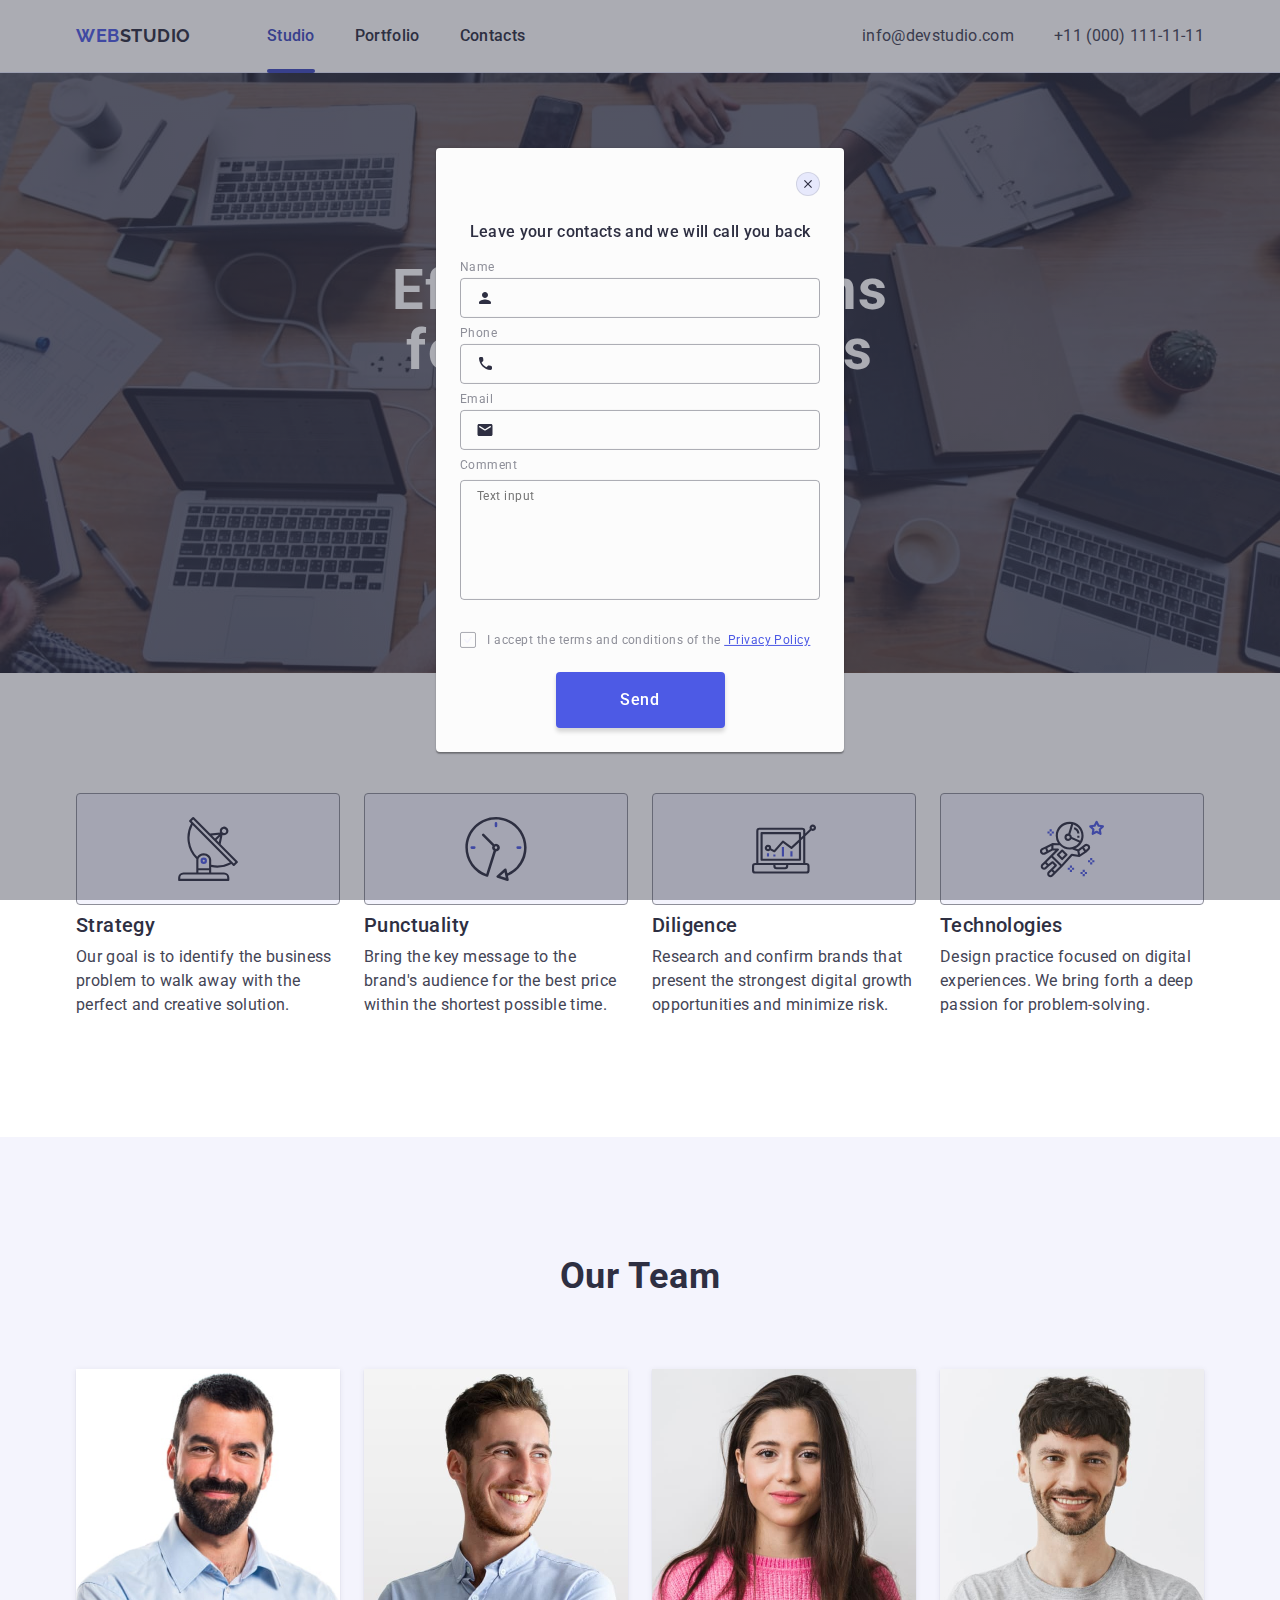
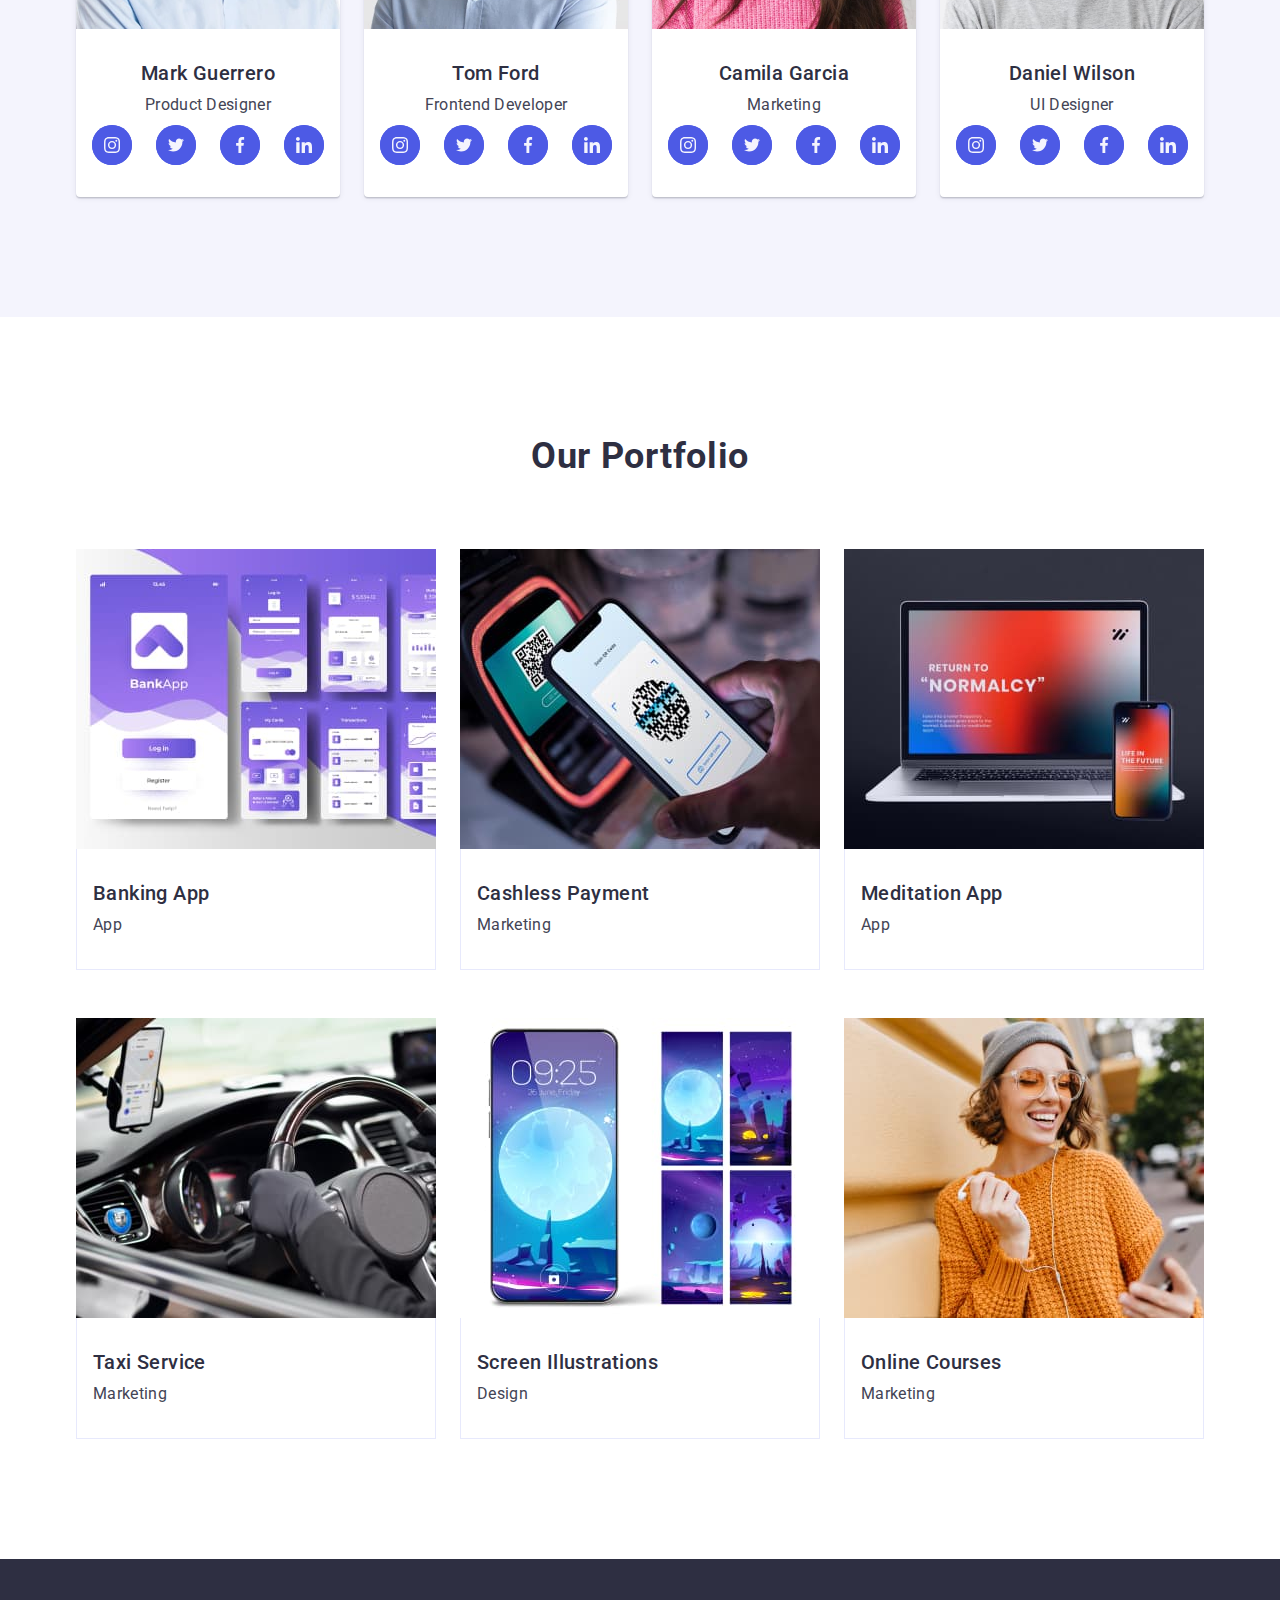
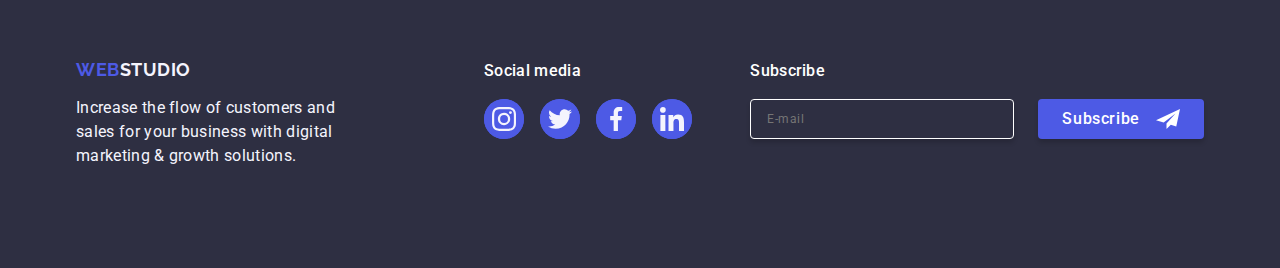
==== commit 5442d28e: "all-styles-done" ====
--- a/index.html
+++ b/index.html
@@ -17,10 +17,17 @@
 </head>
 
 <body>
+  <!-- Header -->
+
   <header class="head">
     <div class="container">
       <nav class="head-nav">
         <a class="logo" href="./index.html">Web<span class="studio">Studio</span></a>
+
+        <button class="menu-btn" type="button" aria-label="Open menu button"><svg class="burger" width="24" height="24">
+            <use href="./images/icons.svg#icon-menu"></use>
+          </svg> </button>
+
         <ul class="menu">
           <li><a class="link-menu current" href="./index.html">Studio</a></li>
           <li><a class="link-menu" href="">Portfolio</a></li>
@@ -323,11 +330,8 @@
   </main>
 
   <!-- Footer -->
-
   <footer class="footer">
     <div class="container-footer">
-      <!-- logo -->
-
       <div class="logo-p">
         <a class="logo-footer" href="./index.html">Web<span class="studio-footer">Studio</span></a>
         <p class="p-footer">
@@ -375,6 +379,8 @@
     </div>
   </footer>
 
+  <!-- Backdrop -->
+
   <div class="backdrop">
     <div class="window">
       <button type="button" class="close-btn"><svg class="icon-close" width="8" height="8">
--- a/css/styles.css
+++ b/css/styles.css
@@ -1,968 +1,1326 @@
- /* Basic */
- /* #region */
- body {
-     font-family: "Roboto", sans-serif;
-     background-color: #ffffff;
-     line-height: 1.5;
-     color: #434455;
-     letter-spacing: 0.32px;
-     margin: 0;
-     padding: 0;
-     box-sizing: border-box;
-     fill: none;
-
- }
-
- img {
-     display: block;
-     max-width: 100%;
-     overflow: hidden;
- }
-
- ul {
-
-
-     list-style-type: none;
-     margin: 0;
-     padding: 0;
-
- }
-
- h1,
- h2,
- h3,
- p {
-     margin: 0;
-     padding: 0;
- }
-
- .container {
-     width: 1158px;
-     margin: 0 auto;
-     padding: 0 15px 0 15px;
-
- }
-
- .container-footer {
-     width: 1158px;
-     margin: 0 auto;
-     padding: 0 15px 0 15px;
-     display: flex;
-     align-items: baseline;
-
- }
-
- /* #endregion */
-
- /* Header */
- /* #region */
- .head {
-     border-bottom: 1px solid #e7e9fc;
-     display: flex;
-     box-shadow: 0px 2px 1px rgba(46, 47, 66, 0.08), 0px 1px 1px rgba(46, 47, 66, 0.16), 0px 1px 6px rgba(46, 47, 66, 0.08);
-
-
-
-
- }
-
- .head .container {
-     display: flex;
-     justify-content: space-between;
- }
-
-
- .head-nav {
-     display: flex;
-     align-items: center;
-
- }
-
- .logo {
-     color: #4D5AE5;
-     font-family: Raleway, sans-serif;
-     font-size: 18px;
-     font-weight: 700;
-     text-transform: uppercase;
-     text-decoration: none;
-     line-height: 1.17;
-     letter-spacing: 0.54px;
-     margin-right: 76px;
-
- }
-
- .logo:focus {
-     color: #404BBF;
- }
-
-
- .studio:hover {
-     color: #404BBF;
-
- }
-
- .studio:focus {
-     color: #404BBF;
- }
-
- .studio:active {
-     text-decoration: underline 2px;
-     color: #404BBF;
- }
-
-
- .studio {
-     color: #2E2F42;
-     text-decoration: none;
-     line-height: 1.167;
-
- }
-
- .menu {
-     display: flex;
-     flex-direction: row;
-     gap: 40px
- }
-
- /* Menu */
- .link-menu {
-     color: #2E2F42;
-     font-weight: 500;
-     font-size: 16px;
-     text-decoration: none;
-     padding: 24px 0;
-     display: block;
-     transition: color 250ms cubic-bezier(0.4, 0, 0.2, 1);
-     position: relative;
- }
-
- .link-menu.current {
-     color: #404bbf;
- }
-
- .link-menu.current::after {
-     content: "";
-     position: absolute;
-     left: 0;
-     bottom: -1px;
-     height: 4px;
-     background-color: #404bbf;
-     border-radius: 2px;
-     width: 100%;
- }
-
- .current:hover::after {
-     width: 100%;
- }
-
- .link-menu:hover {
-     color: #404BBF;
- }
-
- .link-menu:focus {
-     color: #404BBF;
- }
-
- /* Addres */
- .address {
-     display: flex;
-     font-style: normal;
-     gap: 40px;
-
- }
-
- .link-adr {
-     color: #434455;
-     font-weight: 400;
-     font-size: 16px;
-     text-decoration: none;
-     display: block;
-     padding: 24px 0;
-     transition: color 250ms cubic-bezier(0.4, 0, 0.2, 1);
-
- }
-
- .link-adr:hover {
-     color: #404BBF;
-
- }
-
- .link-adr:focus {
-     color: #404BBF;
- }
-
- /* #endregion */
-
-
- /* Main One */
- /* #region */
- .main-top {
-     background-color: #2E2F42;
-     line-height: 1.07142857143;
-     padding: 188px 0;
-     background-image: linear-gradient(to bottom,
-             rgba(46, 47, 66, 0.7),
-             rgba(46, 47, 66, 0.7)),
-         url(../images/people-office.jpg);
-     background-repeat: no-repeat;
-     background-position: center;
-     background-size: cover;
-     max-width: 1440px;
-     margin: 0 auto;
-
-
- }
-
- .title {
-     color: #fff;
-     text-align: center;
-     font-size: 56px;
-     font-weight: 700;
-     line-height: 1.07;
-     letter-spacing: 1.12px;
-     max-width: 496px;
-     margin: 0 auto 48px;
- }
-
- /* Button */
- .button {
-     cursor: pointer;
-     color: #fff;
-     background-color: #4D5AE5;
-     font-weight: 500;
-     font-size: 16px;
-     font-family: "Roboto",
-         sans-serif;
-     line-height: 1.5;
-     letter-spacing: 0.64px;
-     padding: 16px 32px;
-     border-radius: 4px;
-     gap: 10px;
-     min-width: 169px;
-     height: 56px;
-     border: none;
-     display: block;
-     margin: 0 auto;
-     transition: background-color 250ms cubic-bezier(0.4, 0, 0.2, 1);
- }
-
-
- .send-btn:hover,
- .sub-btn:hover,
- .button:hover {
-     background-color: #404BBF;
- }
-
- .button:focus {
-     background-color: #404BBF;
- }
-
- /* #endregion */
-
- /* Main Two */
- /* #region */
- .advantages {
-     padding: 120px 0;
- }
-
- .title-three {
-     color: #2E2F42;
-     font-size: 20px;
-     font-weight: 500;
-     line-height: 1.2;
-     letter-spacing: 0.4px;
-     margin-bottom: 8px;
-
- }
-
-
- .visually-hidden {
-     position: absolute;
-     width: 1px;
-     height: 1px;
-     margin: -1px;
-     border: 0;
-     padding: 0;
-     white-space: nowrap;
-     clip-path: inset(100%);
-     clip: rect(0 0 0 0);
-     overflow: hidden;
- }
-
- .main-two {
-     display: flex;
-     gap: 24px
- }
-
- .main-two-list {
-     width: calc((100% - 72px) / 4);
- }
-
- .icon-card {
-     border: 1px solid rgba(142, 143, 153, 1);
-     border-radius: 4px;
-     background-color: rgba(244, 244, 253, 1);
-     margin-bottom: 8px;
-     box-sizing: border-box;
-     display: flex;
-     justify-content: center;
-     align-items: center;
-     height: 112px;
- }
-
- .info {
-     color: #434455;
-
-
- }
-
-
-
- .title-two {
-
-     color: #2E2F42;
-     font-size: 36px;
-     font-weight: 700;
-     text-align: center;
-     text-transform: capitalize;
-     line-height: 1.11;
-     letter-spacing: 0.72px;
-     margin-bottom: 72px;
-
- }
-
- /* #endregion */
-
- /* Team */
- /* #region */
-
- .team-title-two {
-
-     color: #2E2F42;
-     font-size: 36px;
-     font-weight: 700;
-     justify-content: center;
-     text-transform: capitalize;
-     line-height: 1.11;
-     letter-spacing: 0.72px;
-     display: flex;
-     margin-bottom: 72px;
- }
-
- .cont-team {
-     display: flex;
-     flex-direction: row;
-     justify-content: center;
-     gap: 24px;
- }
-
- .team {
-     background-color: #F4F4FD;
-     padding: 120px 0;
- }
-
- .team-back {
-     background-color: #ffffff;
-     border-radius: 0 0 4px 4px;
-     box-sizing: border-box;
-     flex-basis: calc((100% - 72px) / 4);
-     display: block;
-     overflow: hidden;
-     max-width: 100%;
-     box-shadow: 0px 1px 6px rgba(46, 47, 66, 0.08),
-         0px 1px 1px rgba(46, 47, 66, 0.16),
-         0px 2px 1px rgba(46, 47, 66, 0.08);
- }
-
- .team-name {
-     padding: 32px 0;
- }
-
-
- .title-team {
-     color: #2E2F42;
-     font-size: 20px;
-     font-weight: 500;
-     line-height: 1.2;
-     letter-spacing: 0.4px;
-     text-align: center;
-     margin-bottom: 8px;
- }
-
- .info-team {
-     color: #434455;
-     text-align: center;
-     margin-bottom: 8px;
- }
-
- .icon {
-     fill: #f4f4fd;
-     transition: background-color 250ms cubic-bezier(0.4, 0, 0.2, 1);
- }
-
- .icon-list {
-     width: 40px;
-     height: 40px;
-     background-color: #4d5ae5;
-     border-radius: 50%;
-     display: flex;
-     align-items: center;
-     justify-content: center;
-
- }
-
-
- .icon:active {
-     fill: rgba(49, 208, 170, 1);
-
-
- }
-
- .icon-team {
-     width: 100%;
-     height: 100%;
-     border-radius: 50%;
-     display: flex;
-     align-items: center;
-     justify-content: center;
-     background-color: #4d5ae5;
-     transition: background-color 250ms cubic-bezier(0.4, 0, 0.2, 1);
- }
-
- .icon-team:hover,
- .icon-team:focus {
-     background-color: #404bbf;
- }
-
- .icon-team:active,
- .icon-link:focus,
- .icon-link:hover {
-     background-color: #31d0aa;
- }
-
- /* #endregion */
-
- /* Portfolio */
- /* #region */
- .portfolio {
-     padding: 120px 0 120px 0;
- }
-
- .cont-port {
-     display: flex;
-     flex-wrap: wrap;
-     column-gap: 24px;
-     row-gap: 48px;
- }
-
- .title-three-port {
-     color: #2E2F42;
-     font-size: 20px;
-     font-weight: 500;
-     line-height: 1.2;
-     letter-spacing: 0.4px;
-     margin-bottom: 8px;
- }
-
- .name-port {
-     padding: 32px 16px;
-     border: 1px solid #E7E9FC;
-     border-top: none;
- }
-
- .card {
-     width: calc((100% - 48px) / 3);
-     transition: box-shadow 250ms cubic-bezier(0.4, 0, 0.2, 1);
-
- }
-
- .card:hover {
-     box-shadow: 0px 1px 6px rgba(46, 47, 66, 0.08), 0px 1px 1px rgba(46, 47, 66, 0.16), 0px 2px 1px rgba(46, 47, 66, 0.08);
- }
-
- .info-port {
-     color: #434455;
-
-
-     /* overlay */
-
- }
-
- .box {
-     position: relative;
-     width: 360px;
-     margin: 0 auto;
-     background-color: #bdbdbd;
-     overflow: hidden;
- }
-
- .overlay {
-     position: absolute;
-     top: 0;
-     left: 0;
-     width: 100%;
-     height: 100%;
-     background-color: rgba(77, 90, 229, 1);
-     transform: translatey(100%);
-     transition: transform 250ms ease-in-out;
- }
-
-
-
- .overlay .p-footer {
-     margin-top: 40px;
-     margin-left: auto;
-     margin-right: auto;
- }
-
- .port-footer {
-     color: #F4F4FD;
-     max-width: max-content;
-     display: flex;
-     box-sizing: border-box;
-     position: absolute;
-     top: 0;
-     font-size: 16px;
-     line-height: 1.5;
-     letter-spacing: 0.32px;
-     padding: 40px 32px;
-     background-color: #4d5ae5;
-     height: 100%;
-     width: 100%;
-     transform: translateY(100%);
-     transition: transform 250ms cubic-bezier(0.4, 0, 0.2, 1);
- }
-
- .card:hover .port-footer {
-     transform: translateY(0%);
- }
-
- .box-port {
-     overflow: hidden;
- }
-
- /* #endregion */
-
- /* Footer */
- /* #region */
- .footer {
-     background-color: #2E2F42;
-     padding: 100px 0;
-     display: flex;
-
- }
-
- .logo-footer {
-     color: #4D5AE5;
-     font-family: Raleway, sans-serif;
-     font-size: 18px;
-     font-weight: 700;
-     text-transform: uppercase;
-     text-decoration: none;
-     line-height: 1.17;
-     letter-spacing: 0.54px;
-     display: inline-block;
-     margin-bottom: 16px;
-
- }
-
- .studio-footer {
-     color: #F4F4FD;
-     text-decoration: none;
-     line-height: 1.17;
-     margin: 0;
-     padding: 0;
- }
-
- .p-footer {
-     color: #F4F4FD;
-     max-width: 264px;
-     display: flex;
-     box-sizing: border-box;
-
- }
-
-
- .social-link {
-     display: flex;
-     justify-content: space-between;
-     gap: 16px;
-     margin-top: auto;
- }
-
- .social {
-     display: block;
-     margin-bottom: 16px;
-     font-size: 16px;
-     font-weight: 500;
-     color: rgba(255, 255, 255, 1);
-     line-height: 1.5;
-     letter-spacing: 0.32px;
-     font-family: "Roboto";
-
- }
-
- .team-name .social-link {
-     justify-content: center;
-     gap: 24px;
- }
-
- .logo-p {
-     margin-right: 120px;
- }
-
- .icon-link {
-     width: 100%;
-     height: 100%;
-     border-radius: 50%;
-     display: flex;
-     align-items: center;
-     justify-content: center;
-     background-color: #4d5ae5;
-     transition: background-color 250ms cubic-bezier(0.4, 0, 0.2, 1);
-
- }
-
- .foot-sub {
-     display: flex;
-     flex-direction: column;
-     align-items: flex-start;
-     margin-left: auto;
- }
-
- .subscribe {
-     display: flex;
-     flex-direction: row;
-     align-items: center;
-     gap: 24px;
-
- }
-
- .sub-btn {
-     display: flex;
-     min-width: 165px;
-     height: 40px;
-     padding: 8px 24px;
-     align-items: center;
-     justify-content: center;
-     background-color: rgba(77, 90, 229, 1);
-     box-shadow: 0px 4px 4px 0px rgba(0, 0, 0, 0.15);
-     color: WHITE;
-     border: none;
-     border-radius: 4px;
-     cursor: pointer;
-     font-weight: 500;
-     font-size: 16px;
-     font-family: "Roboto",
-         sans-serif;
-     line-height: 1.5;
-     letter-spacing: 0.64px;
-     transition: background-color 250ms cubic-bezier(0.4, 0, 0.2, 1);
- }
-
- .sub-label {
-     display: block;
-     gap: 24px;
- }
-
- .sub-input {
-     font-size: 12px;
-     line-height: 2;
-     letter-spacing: 0.48px;
-     display: block;
-     width: 264px;
-     height: 40px;
-     background-color: transparent;
-     border: 1px solid rgba(255, 255, 255, 1);
-     box-shadow: 0px 4px 4px 0px rgba(0, 0, 0, 0.15);
-     border-radius: 4px;
-     padding-left: 16px;
-     color: rgba(255, 255, 255, 1);
-     gap: 24px;
- }
-
- .icon-sub {
-     fill: white;
-     margin-left: 16px;
- }
-
- /* #endregion */
-
-
- /* BACKDROP */
- /* #region */
- .backdrop {
-     position: fixed;
-     top: 0;
-     left: 0;
-
-     display: flex;
-     align-items: center;
-     justify-content: center;
-
-     width: 100%;
-     height: 100%;
-     background-color: rgba(46, 47, 66, 0.4);
-
-     transition: opacity 250ms cubic-bezier(0.4, 0, 0.2, 1),
-         visibility 250ms cubic-bezier(0.4, 0, 0.2, 1);
-
-     opacity: 0;
-     visibility: hidden;
-     pointer-events: none;
-
- }
-
-
- .backdrop.is-open {
-     opacity: 1;
-     visibility: visible;
-     pointer-events: initial;
- }
-
- .window {
-     position: absolute;
-     background-color: rgba(252, 252, 252, 1);
-     width: 408px;
-     min-height: 584px;
-     padding: 72px 24px 24px;
-     top: 50%;
-     left: 50%;
-     transform: translate(-50%, -50%) scale(1);
-     box-shadow: 0px 1px 1px rgba(0, 0, 0, 0.14),
-         0px 1px 3px rgba(0, 0, 0, 0.12),
-         0px 2px 1px rgba(0, 0, 0, 0.2);
-     border-radius: 4px;
-     transition: transform 250ms cubic-bezier(0.4, 0, 0.2, 1);
- }
-
- .close-btn {
-     position: absolute;
-     top: 24px;
-     right: 24px;
-     display: flex;
-     align-items: center;
-     justify-content: center;
-     background-color: rgba(231, 233, 252, 1);
-     border: 1px solid rgba(0, 0, 0, 0.1);
-     width: 24px;
-     height: 24px;
-     border-radius: 50%;
-     margin-left: auto;
-     transition: background-color 250ms cubic-bezier(0.4, 0, 0.2, 1),
-         border 250ms cubic-bezier(0.4, 0, 0.2, 1);
-     padding: 0;
-     cursor: pointer;
-
- }
-
- .close-btn:hover,
- .close-btn:focus {
-     background-color: #404bbf;
-     border: none;
-     fill: #fff;
- }
-
- .win-text {
-     display: block;
-     color: rgba(46, 47, 66, 1);
-     text-align: center;
-     font-size: 16px;
-     font-weight: 500;
-     letter-spacing: 0.32px;
-     margin-bottom: 16px;
-
- }
-
- .form-item {
-     position: relative;
-     display: flex;
-     flex-direction: column;
-     margin-bottom: 8px;
-
- }
-
- .form-item-com {
-     position: relative;
-     display: flex;
-     flex-direction: column;
-     margin-bottom: 16px;
- }
-
- .form-label {
-     display: block;
-     font-size: 12px;
-     font-weight: 400;
-     letter-spacing: 0.48px;
-     line-height: 1.17;
-     color: rgba(142, 143, 153, 1);
-     margin-bottom: 4px;
-
- }
-
- .form-input {
-     font-size: 12px;
-     color: rgba(46, 47, 66, 0.4);
-     display: block;
-     width: 100%;
-     height: 40px;
-     padding-left: 38px;
-     border-radius: 4px;
-     border: 1px solid rgba(46, 47, 66, 0.4);
-     outline: transparent;
-     transition: border-color 250ms cubic-bezier(0.4, 0, 0.2, 1);
-     background-color: transparent;
- }
-
- .close-btn:focus,
- .form-comment:focus,
- .form-input:focus {
-     border-color: rgba(77, 90, 229, 1);
- }
-
- .cont-input {
-
-     position: relative;
- }
-
- .icon-close {
-     fill: rgba(46, 47, 66, 1);
-     transition: fill 250ms cubic-bezier(0.4, 0, 0.2, 1);
- }
-
- .close-btn:active {
-     background-color: rgba(64, 75, 191, 1);
-     border: none;
- }
-
-
- .close-btn:active .icon-close {
-
-     fill: #fff;
- }
-
- .close-btn:focus .icon-close,
- .close-btn:hover .icon-close {
-     fill: #fff;
-     border: none;
- }
-
- .icon-backdrop {
-     position: absolute;
-     display: block;
-     fill: rgba(46, 47, 66, 1);
-     left: 16px;
-     top: 50%;
-     transform: translateY(-50%);
-     transition: fill 250ms cubic-bezier(0.4, 0, 0.2, 1);
- }
-
- .form-input:focus+.icon-backdrop {
-     fill: #4D5AE5;
- }
-
- .form-comment {
-     display: block;
-     width: 100%;
-     min-height: 120px;
-     border-radius: 4px;
-     border: 1px solid rgba(46, 47, 66, 0.4);
-     margin-top: 4px;
-     margin-bottom: 16px;
-     height: 120px;
-     padding: 8px 16px;
-     outline: transparent;
-     font-size: 12px;
-     line-height: 1.17;
-     color: rgba(46, 47, 66, 0.4);
-     letter-spacing: 0.48px;
-     background-color: transparent;
-     resize: none;
-     transition: border-color 250ms cubic-bezier(0.4, 0, 0.2, 1);
- }
-
- .form-accept {
-     position: relative;
-     display: flex;
-     align-items: center;
-     justify-content: space-between;
-     gap: 8px;
-     margin-bottom: 24px;
-
-
-
- }
-
- .form-accept .form-label {
-     position: relative;
-     justify-content: center;
-     margin-bottom: 0;
-
- }
-
- .modal {
-     position: relative;
- }
-
- .send-btn {
-     display: block;
-     margin: auto;
-     min-width: 169px;
-     padding: 16px 32px;
-     justify-content: center;
-     background-color: rgba(77, 90, 229, 1);
-     box-shadow: 0px 4px 4px 0px rgba(0, 0, 0, 0.15);
-     color: WHITE;
-     border: none;
-     border-radius: 4px;
-     cursor: pointer;
-     font-weight: 500;
-     font-size: 16px;
-     font-family: "Roboto",
-         sans-serif;
-     line-height: 1.5;
-     letter-spacing: 0.64px;
-     transition: background-color 250ms cubic-bezier(0.4, 0, 0.2, 1);
-
- }
-
-
- .check-link {
-     color: #4d5ae5;
- }
-
-
-
- .check-icon {
-     width: 16px;
-     height: 16px;
-     border: 1px solid rgba(46, 47, 66, 0.4);
-     border-radius: 2px;
-     transition: background-color 250ms cubic-bezier(0.4, 0, 0.2, 1),
-         border 250ms cubic-bezier(0.4, 0, 0.2, 1),
-         fill 250ms cubic-bezier(0.4, 0, 0.2, 1);
-
-     align-items: center;
-     justify-content: center;
-     fill: transparent;
-     display: inline-flex;
-     margin-right: 8px;
-     flex-shrink: 0;
- }
-
- .checkbox:focus+.form-label>.check-icon {
-     border-color: #4d5ae5;
-
- }
-
- .checkbox:checked+.form-label>.check-icon {
-     background-color: #404bbf;
-     border: none;
-     fill: #f4f4fd;
- }
-
- .icon-checkbox {
-     fill: #434455
- }
-
- /* #endregion */+/* Basic */
+/* #region */
+
+body {
+    font-family: "Roboto", sans-serif;
+    background-color: #ffffff;
+    line-height: 1.5;
+    color: #434455;
+    letter-spacing: 0.32px;
+    margin: 0;
+    padding: 0;
+    box-sizing: border-box;
+    fill: none;
+
+}
+
+img {
+    display: block;
+    width: 100%;
+    height: auto;
+    overflow: hidden;
+}
+
+ul {
+
+
+    list-style-type: none;
+    margin: 0;
+    padding: 0;
+
+}
+
+h1,
+h2,
+h3,
+p {
+    margin: 0;
+    padding: 0;
+}
+
+.container {
+    max-width: 320px;
+    padding-left: 16px;
+    padding-right: 16px;
+    margin-left: auto;
+    margin-right: auto;
+}
+
+@media screen and (min-width: 768px) {
+    .container {
+
+        max-width: 768px;
+    }
+}
+
+@media screen and (min-width: 1158px) {
+    .container {
+        max-width: 1158px;
+        padding-left: 15px;
+        padding-right: 15px;
+
+    }
+}
+
+
+
+/* #endregion */
+
+/* Header */
+/* #region */
+.head {
+    border-bottom: 1px solid #e7e9fc;
+
+    box-shadow: 0px 2px 1px rgba(46, 47, 66, 0.08),
+        0px 1px 1px rgba(46, 47, 66, 0.16),
+        0px 1px 6px rgba(46, 47, 66, 0.08);
+
+}
+
+
+.head .container {
+
+    display: flex;
+    justify-content: space-between;
+}
+
+
+.head-nav {
+    display: flex;
+    align-items: center;
+
+}
+
+@media only screen and (max-width: 767.98px) {
+    .head-nav {
+        flex-grow: 1;
+        justify-content: space-between;
+
+    }
+}
+
+.logo {
+    color: #4D5AE5;
+    font-family: Raleway, sans-serif;
+    font-size: 18px;
+    font-weight: 700;
+    text-transform: uppercase;
+    text-decoration: none;
+    line-height: 1.17;
+    letter-spacing: 0.54px;
+    margin-right: 76px;
+
+}
+
+@media only screen and (max-width: 767.98px) {
+    .logo {
+        padding: 18px 0;
+        margin-right: auto;
+    }
+}
+
+.logo:focus {
+    color: #404BBF;
+}
+
+
+.studio:hover {
+    color: #404BBF;
+
+}
+
+.studio:focus {
+    color: #404BBF;
+}
+
+.studio:active {
+    text-decoration: underline 2px;
+    color: #404BBF;
+}
+
+
+.studio {
+    color: #2E2F42;
+    text-decoration: none;
+    line-height: 1.167;
+
+}
+
+.menu-btn {
+    display: flex;
+    align-items: center;
+    justify-content: center;
+    background-color: transparent;
+    min-width: 24px;
+    border: none;
+}
+
+@media only screen and (min-width: 768px) {
+    .menu-btn {
+        display: none;
+
+    }
+}
+
+.burger {
+    fill: rgba(47, 47, 55, 1);
+
+
+}
+
+.menu {
+    display: flex;
+    flex-direction: row;
+    gap: 40px;
+}
+
+@media only screen and (max-width: 767.98px) {
+    .menu {
+        display: none;
+
+    }
+}
+
+/* Menu */
+.link-menu {
+    color: #2E2F42;
+    font-weight: 500;
+    font-size: 16px;
+    text-decoration: none;
+    padding: 24px 0;
+    display: block;
+    transition: color 250ms cubic-bezier(0.4, 0, 0.2, 1);
+    position: relative;
+}
+
+.link-menu.current {
+    color: #404bbf;
+}
+
+.link-menu.current::after {
+    content: "";
+    position: absolute;
+    left: 0;
+    bottom: -1px;
+    height: 4px;
+    background-color: #404bbf;
+    border-radius: 2px;
+    width: 100%;
+}
+
+.current:hover::after {
+    width: 100%;
+}
+
+.link-menu:hover {
+    color: #404BBF;
+}
+
+.link-menu:focus {
+    color: #404BBF;
+}
+
+/* Addres */
+.address {
+    display: flex;
+    font-style: normal;
+    gap: 40px;
+    margin-right: 0;
+
+}
+
+@media only screen and (max-width: 767.98px) {
+    .address {
+        display: none;
+
+    }
+}
+
+@media only screen and (min-width: 768px) and (max-width: 1157.98px) {
+    .address {
+        display: flex;
+        flex-direction: column;
+        gap: 12px;
+        margin: 16px 0;
+    }
+}
+
+.link-adr {
+    color: #434455;
+    font-weight: 400;
+    font-size: 16px;
+    text-decoration: none;
+    display: block;
+    padding: 24px 0;
+    transition: color 250ms cubic-bezier(0.4, 0, 0.2, 1);
+
+}
+
+@media only screen and (min-width: 768px) and (max-width: 1157.98px) {
+    .link-adr {
+        padding: 0;
+
+    }
+}
+
+.link-adr:hover {
+    color: #404BBF;
+
+}
+
+.link-adr:focus {
+    color: #404BBF;
+}
+
+/* #endregion */
+
+
+/* Main One */
+/* #region */
+.main-top {
+    background-color: #2E2F42;
+    line-height: 1.07142857143;
+    padding: 72px 0;
+    background-image: linear-gradient(to bottom,
+            rgba(46, 47, 66, 0.7),
+            rgba(46, 47, 66, 0.7)),
+        url(../images/people-office.jpg);
+    background-repeat: no-repeat;
+    background-position: center;
+    background-size: cover;
+    margin: 0 auto;
+}
+
+@media only screen and (min-width: 768px) {
+    .main-top {
+        padding: 112px 0;
+    }
+}
+
+@media only screen and (min-width: 1158px) {
+    .main-top {
+        padding: 188px 0;
+        max-width: 1440px;
+    }
+}
+
+.title {
+    color: #fff;
+    font-size: 36px;
+    font-weight: 700;
+    line-height: 1.11;
+    letter-spacing: 0.72px;
+    text-align: center;
+    max-width: 288px;
+    margin: 0 auto 72px;
+}
+
+@media only screen and (min-width: 768px) {
+    .title {
+        font-size: 56px;
+        line-height: 1.07;
+        letter-spacing: 1.12px;
+        max-width: 496px;
+        margin: 0 auto 48px;
+    }
+}
+
+/* Button */
+.button {
+    cursor: pointer;
+    color: #fff;
+    background-color: #4D5AE5;
+    font-weight: 500;
+    font-size: 16px;
+    font-family: "Roboto",
+        sans-serif;
+    line-height: 1.5;
+    letter-spacing: 0.64px;
+    padding: 16px 32px;
+    border-radius: 4px;
+    gap: 10px;
+    min-width: 169px;
+    height: 56px;
+    border: none;
+    display: block;
+    margin: 0 auto;
+    transition: background-color 250ms cubic-bezier(0.4, 0, 0.2, 1);
+}
+
+
+.send-btn:hover,
+.sub-btn:hover,
+.button:hover {
+    background-color: #404BBF;
+}
+
+.button:focus {
+    background-color: #404BBF;
+}
+
+/* #endregion */
+
+/* Main Two */
+/* #region */
+.advantages {
+    padding: 96px 0;
+}
+
+@media only screen and (min-width: 1158px) {
+    .advantages {
+        padding: 120px 0;
+    }
+}
+
+.title-three {
+    color: #2E2F42;
+    font-size: 36px;
+    font-weight: 700;
+    line-height: 1.11;
+    letter-spacing: 0.72px;
+    text-align: center;
+    margin-bottom: 8px;
+}
+
+@media only screen and (min-width: 768px) {
+    .title-three {
+        text-align: left;
+
+    }
+}
+
+@media only screen and (min-width: 1158px) {
+    .title-three {
+
+        font-size: 20px;
+        font-weight: 500;
+        line-height: 1.2;
+        letter-spacing: 0.4px;
+        margin-bottom: 8px;
+
+    }
+
+
+}
+
+.visually-hidden {
+    position: absolute;
+    width: 1px;
+    height: 1px;
+    margin: -1px;
+    border: 0;
+    padding: 0;
+    white-space: nowrap;
+    clip-path: inset(100%);
+    clip: rect(0 0 0 0);
+    overflow: hidden;
+}
+
+.main-two {
+    display: flex;
+    flex-direction: column;
+    gap: 72px;
+    justify-content: center;
+}
+
+@media only screen and (min-width:768px) {
+    .main-two-list {
+
+        /* flex-direction: row;
+          flex-wrap: wrap; */
+
+        width: calc((100% - 24px) / 2);
+    }
+
+    .main-two {
+        gap: 72px 24px;
+        flex-direction: row;
+        flex-wrap: wrap;
+    }
+}
+
+@media only screen and (min-width: 1158px) {
+    .main-two-list {
+        width: calc((100% - 72px) / 4);
+    }
+
+    .main-two {
+        flex-wrap: nowrap;
+    }
+}
+
+.icon-card {
+    border: 1px solid rgba(142, 143, 153, 1);
+    border-radius: 4px;
+    background-color: rgba(244, 244, 253, 1);
+    margin-bottom: 8px;
+    box-sizing: border-box;
+    display: flex;
+    justify-content: center;
+    align-items: center;
+    height: 112px;
+    display: none;
+}
+
+@media only screen and (min-width: 1158px) {
+    .icon-card {
+        display: flex;
+
+    }
+}
+
+.info {
+    font-size: 16px;
+    font-weight: 500;
+    letter-spacing: 0.48px;
+    text-align: left;
+    color: #434455;
+}
+
+@media only screen and (min-width: 1158px) {
+    .info {
+        font-weight: 400;
+        letter-spacing: 0.02em;
+    }
+
+}
+
+.title-two {
+
+    color: #2E2F42;
+    font-size: 36px;
+    font-weight: 700;
+    text-align: center;
+    text-transform: capitalize;
+    line-height: 1.11;
+    letter-spacing: 0.72px;
+    margin-bottom: 72px;
+
+}
+
+/* #endregion */
+
+/* Team */
+/* #region */
+
+.team-title-two {
+
+    color: #2E2F42;
+    font-size: 36px;
+    font-weight: 700;
+    justify-content: center;
+    text-transform: capitalize;
+    line-height: 1.11;
+    letter-spacing: 0.72px;
+    display: flex;
+    margin-bottom: 72px;
+}
+
+.cont-team {
+    max-width: 320px;
+    display: flex;
+    flex-direction: column;
+    justify-content: center;
+    gap: 24px;
+}
+
+
+@media only screen and (min-width: 768px) {
+    .cont-team {
+        max-width: 768px;
+        flex-direction: row;
+        flex-wrap: wrap;
+        row-gap: 64px;
+        column-gap: 24px;
+
+    }
+}
+
+@media only screen and (min-width: 1158px) {
+    .cont-team {
+        max-width: 1158px;
+        flex-wrap: nowrap;
+    }
+}
+
+.team {
+    background-color: #F4F4FD;
+    padding: 96px 0;
+}
+
+
+@media only screen and (min-width: 1158px) {
+    .team {
+        padding: 120px 0;
+    }
+}
+
+.team-back {
+    background-color: #ffffff;
+    border-radius: 0 0 4px 4px;
+    box-sizing: border-box;
+
+    display: block;
+    overflow: hidden;
+    max-width: 100%;
+    box-shadow: 0px 1px 6px rgba(46, 47, 66, 0.08),
+        0px 1px 1px rgba(46, 47, 66, 0.16),
+        0px 2px 1px rgba(46, 47, 66, 0.08);
+}
+
+@media only screen and (min-width: 1154px) {
+    .team-back {
+        flex-basis: calc((100% - 72px) / 4);
+    }
+}
+
+.team-name {
+    padding: 32px 0;
+}
+
+
+.title-team {
+    color: #2E2F42;
+    font-size: 20px;
+    font-weight: 500;
+    line-height: 1.2;
+    letter-spacing: 0.4px;
+    text-align: center;
+    margin-bottom: 8px;
+}
+
+.info-team {
+    color: #434455;
+    text-align: center;
+    margin-bottom: 8px;
+}
+
+.icon {
+    fill: #f4f4fd;
+    transition: background-color 250ms cubic-bezier(0.4, 0, 0.2, 1);
+}
+
+.icon-list {
+    width: 40px;
+    height: 40px;
+    background-color: #4d5ae5;
+    border-radius: 50%;
+    display: flex;
+    align-items: center;
+    justify-content: center;
+
+}
+
+
+.icon:active {
+    fill: rgba(49, 208, 170, 1);
+
+
+}
+
+.icon-team {
+    width: 100%;
+    height: 100%;
+    border-radius: 50%;
+    display: flex;
+    align-items: center;
+    justify-content: center;
+    background-color: #4d5ae5;
+    transition: background-color 250ms cubic-bezier(0.4, 0, 0.2, 1);
+}
+
+.icon-team:hover,
+.icon-team:focus {
+    background-color: #404bbf;
+}
+
+.icon-team:active,
+.icon-link:focus,
+.icon-link:hover {
+    background-color: #31d0aa;
+}
+
+/* #endregion */
+
+/* Portfolio */
+/* #region */
+.portfolio {
+    padding: 96px 0;
+}
+
+@media only screen and (min-width: 1158px) {
+    .portfolio {
+        padding: 120px 0;
+    }
+}
+
+.cont-port {
+    display: flex;
+    flex-direction: column;
+    gap: 48px;
+
+}
+
+@media only screen and (min-width: 768px) {
+    .cont-port {
+        flex-direction: row;
+        flex-wrap: wrap;
+        column-gap: 24px;
+        row-gap: 72px;
+    }
+}
+
+@media only screen and (min-width: 1158px) {
+    .cont-port {
+
+        column-gap: 24px;
+        row-gap: 48px;
+    }
+}
+
+.title-three-port {
+    color: #2E2F42;
+    font-size: 20px;
+    font-weight: 500;
+    line-height: 1.2;
+    letter-spacing: 0.4px;
+    margin-bottom: 8px;
+}
+
+.name-port {
+    padding: 32px 16px;
+    border: 1px solid #E7E9FC;
+    border-top: none;
+}
+
+.card {
+
+    transition: box-shadow 250ms cubic-bezier(0.4, 0, 0.2, 1);
+
+}
+
+@media only screen and (min-width: 768px) {
+    .card {
+        width: calc((100% - 24px) / 2);
+    }
+}
+
+@media only screen and (min-width: 1158px) {
+    .card {
+        width: calc((100% - 48px) / 3);
+    }
+}
+
+.card:hover {
+    box-shadow: 0px 1px 6px rgba(46, 47, 66, 0.08), 0px 1px 1px rgba(46, 47, 66, 0.16), 0px 2px 1px rgba(46, 47, 66, 0.08);
+}
+
+.info-port {
+    color: #434455;
+
+
+    /* overlay */
+
+}
+
+.box {
+    position: relative;
+    margin: 0 auto;
+    background-color: #bdbdbd;
+    overflow: hidden;
+}
+
+.overlay {
+    position: absolute;
+    top: 0;
+    left: 0;
+    width: 100%;
+    height: 100%;
+    background-color: rgba(77, 90, 229, 1);
+    transform: translatey(100%);
+    transition: transform 250ms ease-in-out;
+}
+
+
+
+.overlay .p-footer {
+    margin-top: 40px;
+    margin-left: auto;
+    margin-right: auto;
+}
+
+.port-footer {
+    color: #F4F4FD;
+    max-width: max-content;
+    display: flex;
+    box-sizing: border-box;
+    position: absolute;
+    top: 0;
+    font-size: 16px;
+    line-height: 1.5;
+    letter-spacing: 0.32px;
+    padding: 40px 32px;
+    background-color: #4d5ae5;
+    height: 100%;
+    width: 100%;
+    transform: translateY(100%);
+    transition: transform 250ms cubic-bezier(0.4, 0, 0.2, 1);
+}
+
+.card:hover .port-footer {
+    transform: translateY(0%);
+}
+
+.box-port {
+    overflow: hidden;
+}
+
+/* #endregion */
+
+/* Footer */
+/* #region */
+.footer {
+    background-color: #2E2F42;
+    padding: 96px 0;
+    display: flex;
+
+}
+
+@media only screen and (min-width: 768px) {
+    .footer {
+        padding: 136px 0;
+
+    }
+}
+
+@media only screen and (min-width: 1158px) {
+    .footer {
+        padding: 100px 0;
+
+    }
+}
+
+.container-footer {
+    width: 320px;
+    margin: 0 auto;
+    padding: 0 16px;
+    display: flex;
+    flex-direction: column;
+    row-gap: 72px;
+    align-items: center;
+
+}
+
+@media only screen and (min-width: 768px) {
+    .container-footer {
+        width: 768px;
+        padding: 0 108px;
+        flex-direction: row;
+        flex-wrap: wrap;
+        column-gap: 24px;
+        align-items: baseline;
+
+    }
+}
+
+@media only screen and (min-width: 1158px) {
+    .container-footer {
+        width: 1158px;
+        padding: 0 15px;
+        display: flex;
+        flex-wrap: nowrap;
+        align-items: baseline;
+
+    }
+
+}
+
+.logo-footer {
+    color: #4D5AE5;
+    font-family: Raleway, sans-serif;
+    font-size: 18px;
+    font-weight: 700;
+    text-transform: uppercase;
+    text-decoration: none;
+    line-height: 1.17;
+    letter-spacing: 0.54px;
+    display: inline-block;
+    margin-bottom: 16px;
+
+}
+
+
+
+.studio-footer {
+    color: #F4F4FD;
+    text-decoration: none;
+    line-height: 1.17;
+    margin: 0;
+    padding: 0;
+}
+
+.p-footer {
+    color: #F4F4FD;
+    display: flex;
+    box-sizing: border-box;
+    text-align: left;
+
+}
+
+@media only screen and (min-width: 768px) {
+    .p-footer {
+        max-width: 264px;
+    }
+
+}
+
+.social-link {
+    display: flex;
+    justify-content: space-between;
+    gap: 16px;
+    margin-top: auto;
+}
+
+
+
+.social {
+    display: block;
+    margin-bottom: 16px;
+    font-size: 16px;
+    font-weight: 500;
+    color: rgba(255, 255, 255, 1);
+    line-height: 1.5;
+    letter-spacing: 0.32px;
+    font-family: "Roboto";
+    text-align: center;
+}
+
+@media only screen and (min-width: 768px) {
+    .social {
+        text-align: left;
+
+    }
+}
+
+.team-name .social-link {
+    justify-content: center;
+    gap: 24px;
+}
+
+.logo-p {
+    text-align: center;
+}
+
+@media only screen and (min-width: 768px) {
+
+    .logo-p {
+
+        text-align: left;
+    }
+}
+
+@media only screen and (min-width: 1158px) {
+
+    .logo-p {
+        margin-right: 120px;
+
+    }
+}
+
+.icon-link {
+    width: 100%;
+    height: 100%;
+    border-radius: 50%;
+    display: flex;
+    align-items: center;
+    justify-content: center;
+    background-color: #4d5ae5;
+    transition: background-color 250ms cubic-bezier(0.4, 0, 0.2, 1);
+
+}
+
+.foot-sub {
+    display: flex;
+    flex-direction: column;
+    align-items: flex-start;
+    margin: 0;
+}
+
+@media only screen and (min-width: 768px) {
+    .foot-sub {
+        margin-left: 0;
+    }
+}
+
+@media only screen and (min-width: 1158px) {
+    .foot-sub {
+        margin: 0;
+        margin-left: auto;
+    }
+}
+
+@media only screen and (max-width: 767.98px) {
+    .foot-sub .social {
+        display: flex;
+        margin: 0 auto;
+        padding-bottom: 16px;
+    }
+
+}
+
+.subscribe {
+    display: flex;
+    flex-direction: row;
+    align-items: left;
+    gap: 24px;
+
+}
+
+@media only screen and (max-width: 767.98px) {
+    .subscribe {
+        flex-direction: column;
+        align-items: center;
+        gap: 16px;
+
+
+
+    }
+
+}
+
+.sub-btn {
+    display: flex;
+    min-width: 165px;
+    height: 40px;
+    padding: 8px 24px;
+    align-items: center;
+    justify-content: center;
+    background-color: rgba(77, 90, 229, 1);
+    box-shadow: 0px 4px 4px 0px rgba(0, 0, 0, 0.15);
+    color: WHITE;
+    border: none;
+    border-radius: 4px;
+    cursor: pointer;
+    font-weight: 500;
+    font-size: 16px;
+    font-family: "Roboto",
+        sans-serif;
+    line-height: 1.5;
+    letter-spacing: 0.64px;
+    transition: background-color 250ms cubic-bezier(0.4, 0, 0.2, 1);
+}
+
+.sub-label {
+    display: block;
+    gap: 24px;
+}
+
+.sub-input {
+    font-size: 12px;
+    line-height: 2;
+    letter-spacing: 0.48px;
+    display: block;
+    width: 264px;
+    height: 40px;
+    background-color: transparent;
+    border: 1px solid rgba(255, 255, 255, 1);
+    box-shadow: 0px 4px 4px 0px rgba(0, 0, 0, 0.15);
+    border-radius: 4px;
+    padding-left: 16px;
+    color: rgba(255, 255, 255, 1);
+    gap: 24px;
+}
+
+@media only screen and (max-width: 667.98px) {
+    .sub-input {
+
+        max-width: 100%;
+
+    }
+}
+
+.icon-sub {
+    fill: white;
+    margin-left: 16px;
+}
+
+/* #endregion */
+
+
+/* BACKDROP */
+/* #region */
+.backdrop {
+    position: fixed;
+    top: 0;
+    left: 0;
+
+    display: flex;
+    align-items: center;
+    justify-content: center;
+
+    width: 100%;
+    height: 100%;
+    background-color: rgba(46, 47, 66, 0.4);
+
+    transition: opacity 250ms cubic-bezier(0.4, 0, 0.2, 1),
+        visibility 250ms cubic-bezier(0.4, 0, 0.2, 1);
+    /* 
+    opacity: 0;
+    visibility: hidden;
+    pointer-events: none; */
+
+}
+
+
+.backdrop.is-open {
+    opacity: 1;
+    visibility: visible;
+    pointer-events: initial;
+}
+
+.window {
+    position: absolute;
+    background-color: rgba(252, 252, 252, 1);
+    width: 408px;
+    min-height: 584px;
+    padding: 72px 24px 24px;
+    top: 50%;
+    left: 50%;
+    transform: translate(-50%, -50%) scale(1);
+    box-shadow: 0px 1px 1px rgba(0, 0, 0, 0.14),
+        0px 1px 3px rgba(0, 0, 0, 0.12),
+        0px 2px 1px rgba(0, 0, 0, 0.2);
+    border-radius: 4px;
+    transition: transform 250ms cubic-bezier(0.4, 0, 0.2, 1);
+}
+
+.close-btn {
+    position: absolute;
+    top: 24px;
+    right: 24px;
+    display: flex;
+    align-items: center;
+    justify-content: center;
+    background-color: rgba(231, 233, 252, 1);
+    border: 1px solid rgba(0, 0, 0, 0.1);
+    width: 24px;
+    height: 24px;
+    border-radius: 50%;
+    margin-left: auto;
+    transition: background-color 250ms cubic-bezier(0.4, 0, 0.2, 1),
+        border 250ms cubic-bezier(0.4, 0, 0.2, 1);
+    padding: 0;
+    cursor: pointer;
+
+}
+
+.close-btn:hover,
+.close-btn:focus {
+    background-color: #404bbf;
+    border: none;
+    fill: #fff;
+}
+
+.win-text {
+    display: block;
+    color: rgba(46, 47, 66, 1);
+    text-align: center;
+    font-size: 16px;
+    font-weight: 500;
+    letter-spacing: 0.32px;
+    margin-bottom: 16px;
+
+}
+
+.form-item {
+    position: relative;
+    display: flex;
+    flex-direction: column;
+    margin-bottom: 8px;
+
+}
+
+.form-item-com {
+    position: relative;
+    display: flex;
+    flex-direction: column;
+    margin-bottom: 16px;
+}
+
+.form-label {
+    display: block;
+    font-size: 12px;
+    font-weight: 400;
+    letter-spacing: 0.48px;
+    line-height: 1.17;
+    color: rgba(142, 143, 153, 1);
+    margin-bottom: 4px;
+
+}
+
+.form-input {
+    font-size: 12px;
+    color: rgba(46, 47, 66, 0.4);
+    display: block;
+    width: 100%;
+    height: 40px;
+    padding-left: 38px;
+    border-radius: 4px;
+    border: 1px solid rgba(46, 47, 66, 0.4);
+    outline: transparent;
+    transition: border-color 250ms cubic-bezier(0.4, 0, 0.2, 1);
+    background-color: transparent;
+}
+
+.close-btn:focus,
+.form-comment:focus,
+.form-input:focus {
+    border-color: rgba(77, 90, 229, 1);
+}
+
+.cont-input {
+
+    position: relative;
+}
+
+.icon-close {
+    fill: rgba(46, 47, 66, 1);
+    transition: fill 250ms cubic-bezier(0.4, 0, 0.2, 1);
+}
+
+.close-btn:active {
+    background-color: rgba(64, 75, 191, 1);
+    border: none;
+}
+
+
+.close-btn:active .icon-close {
+
+    fill: #fff;
+}
+
+.close-btn:focus .icon-close,
+.close-btn:hover .icon-close {
+    fill: #fff;
+    border: none;
+}
+
+.icon-backdrop {
+    position: absolute;
+    display: block;
+    fill: rgba(46, 47, 66, 1);
+    left: 16px;
+    top: 50%;
+    transform: translateY(-50%);
+    transition: fill 250ms cubic-bezier(0.4, 0, 0.2, 1);
+}
+
+.form-input:focus+.icon-backdrop {
+    fill: #4D5AE5;
+}
+
+.form-comment {
+    display: block;
+    width: 100%;
+    min-height: 120px;
+    border-radius: 4px;
+    border: 1px solid rgba(46, 47, 66, 0.4);
+    margin-top: 4px;
+    margin-bottom: 16px;
+    height: 120px;
+    padding: 8px 16px;
+    outline: transparent;
+    font-size: 12px;
+    line-height: 1.17;
+    color: rgba(46, 47, 66, 0.4);
+    letter-spacing: 0.48px;
+    background-color: transparent;
+    resize: none;
+    transition: border-color 250ms cubic-bezier(0.4, 0, 0.2, 1);
+}
+
+.form-accept {
+    position: relative;
+    display: flex;
+    align-items: center;
+    justify-content: space-between;
+    gap: 8px;
+    margin-bottom: 24px;
+
+
+
+}
+
+.form-accept .form-label {
+    position: relative;
+    justify-content: center;
+    margin-bottom: 0;
+
+}
+
+.modal {
+    position: relative;
+}
+
+.send-btn {
+    display: block;
+    margin: auto;
+    min-width: 169px;
+    padding: 16px 32px;
+    justify-content: center;
+    background-color: rgba(77, 90, 229, 1);
+    box-shadow: 0px 4px 4px 0px rgba(0, 0, 0, 0.15);
+    color: WHITE;
+    border: none;
+    border-radius: 4px;
+    cursor: pointer;
+    font-weight: 500;
+    font-size: 16px;
+    font-family: "Roboto",
+        sans-serif;
+    line-height: 1.5;
+    letter-spacing: 0.64px;
+    transition: background-color 250ms cubic-bezier(0.4, 0, 0.2, 1);
+
+}
+
+
+.check-link {
+    color: #4d5ae5;
+}
+
+
+
+.check-icon {
+    width: 16px;
+    height: 16px;
+    border: 1px solid rgba(46, 47, 66, 0.4);
+    border-radius: 2px;
+    transition: background-color 250ms cubic-bezier(0.4, 0, 0.2, 1),
+        border 250ms cubic-bezier(0.4, 0, 0.2, 1),
+        fill 250ms cubic-bezier(0.4, 0, 0.2, 1);
+
+    align-items: center;
+    justify-content: center;
+    fill: transparent;
+    display: inline-flex;
+    margin-right: 8px;
+    flex-shrink: 0;
+}
+
+.checkbox:focus+.form-label>.check-icon {
+    border-color: #4d5ae5;
+
+}
+
+.checkbox:checked+.form-label>.check-icon {
+    background-color: #404bbf;
+    border: none;
+    fill: #f4f4fd;
+}
+
+.icon-checkbox {
+    fill: #434455
+}
+
+/* #endregion */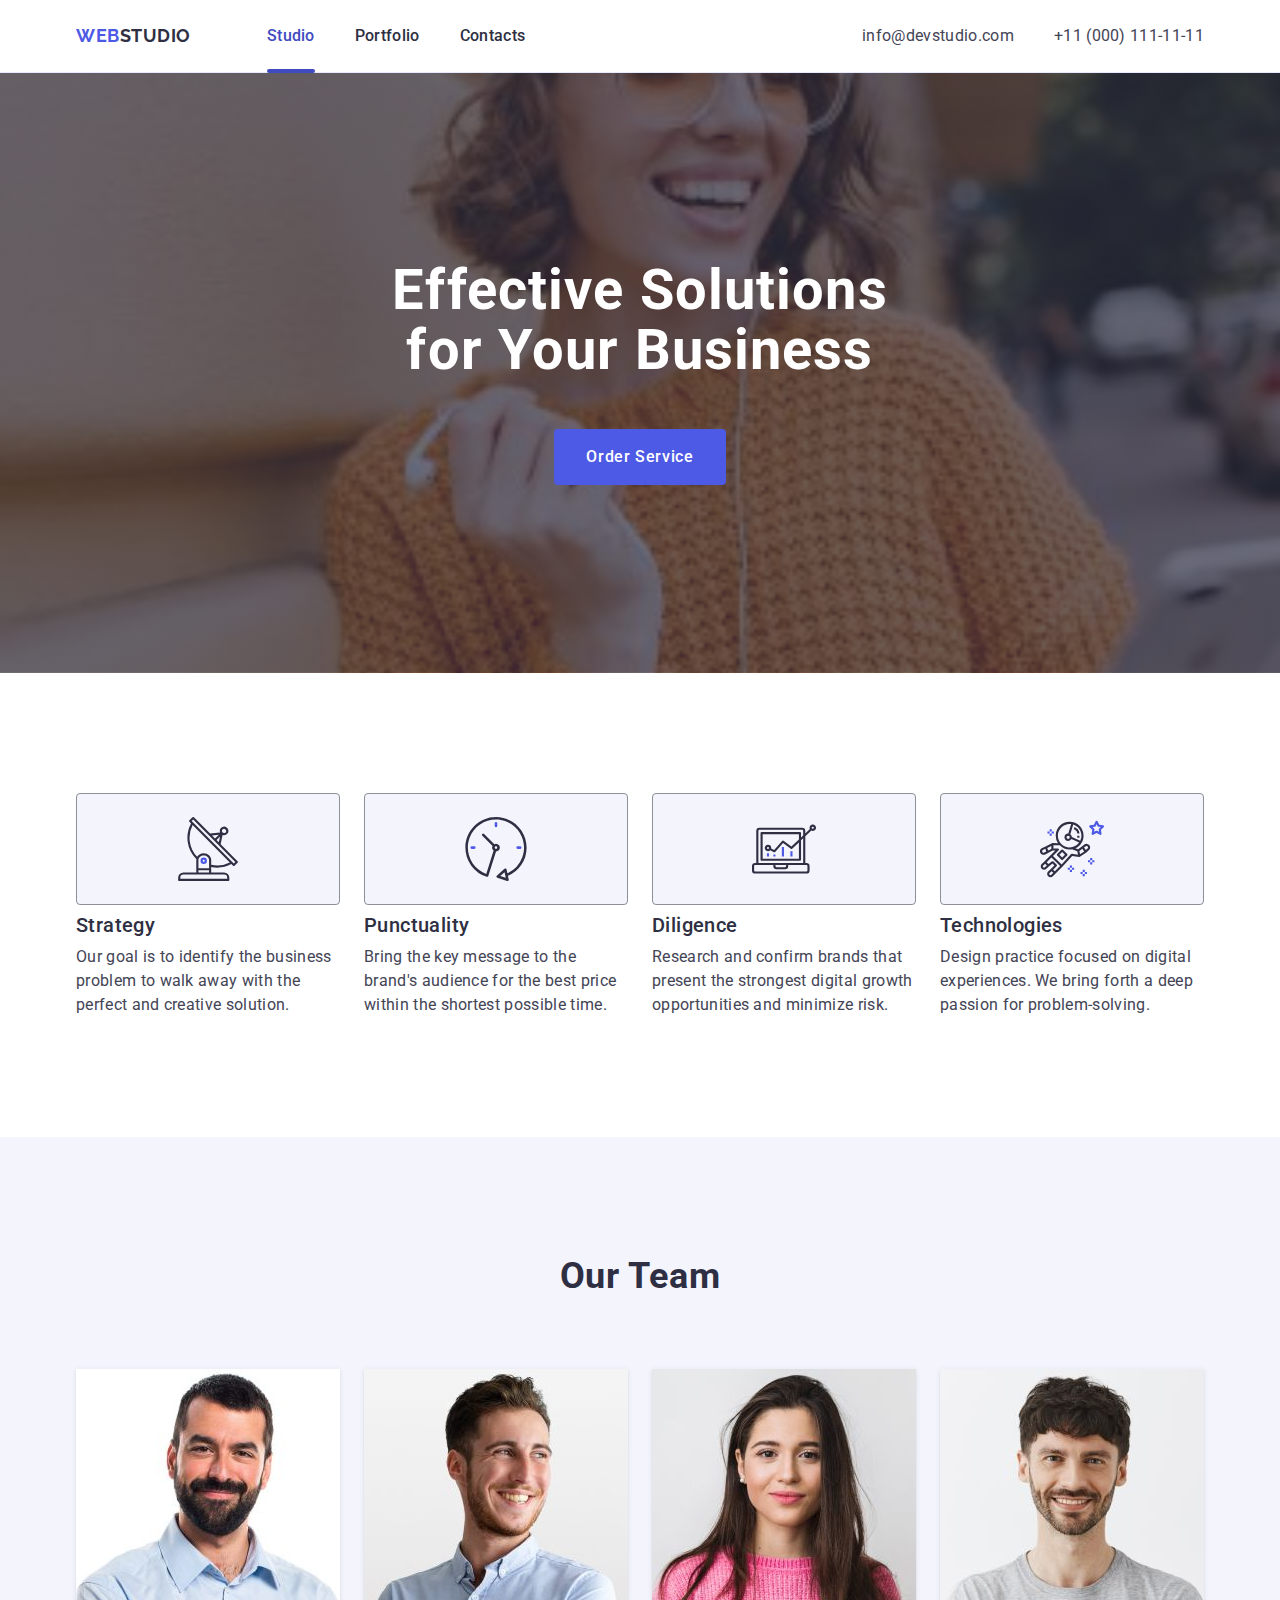
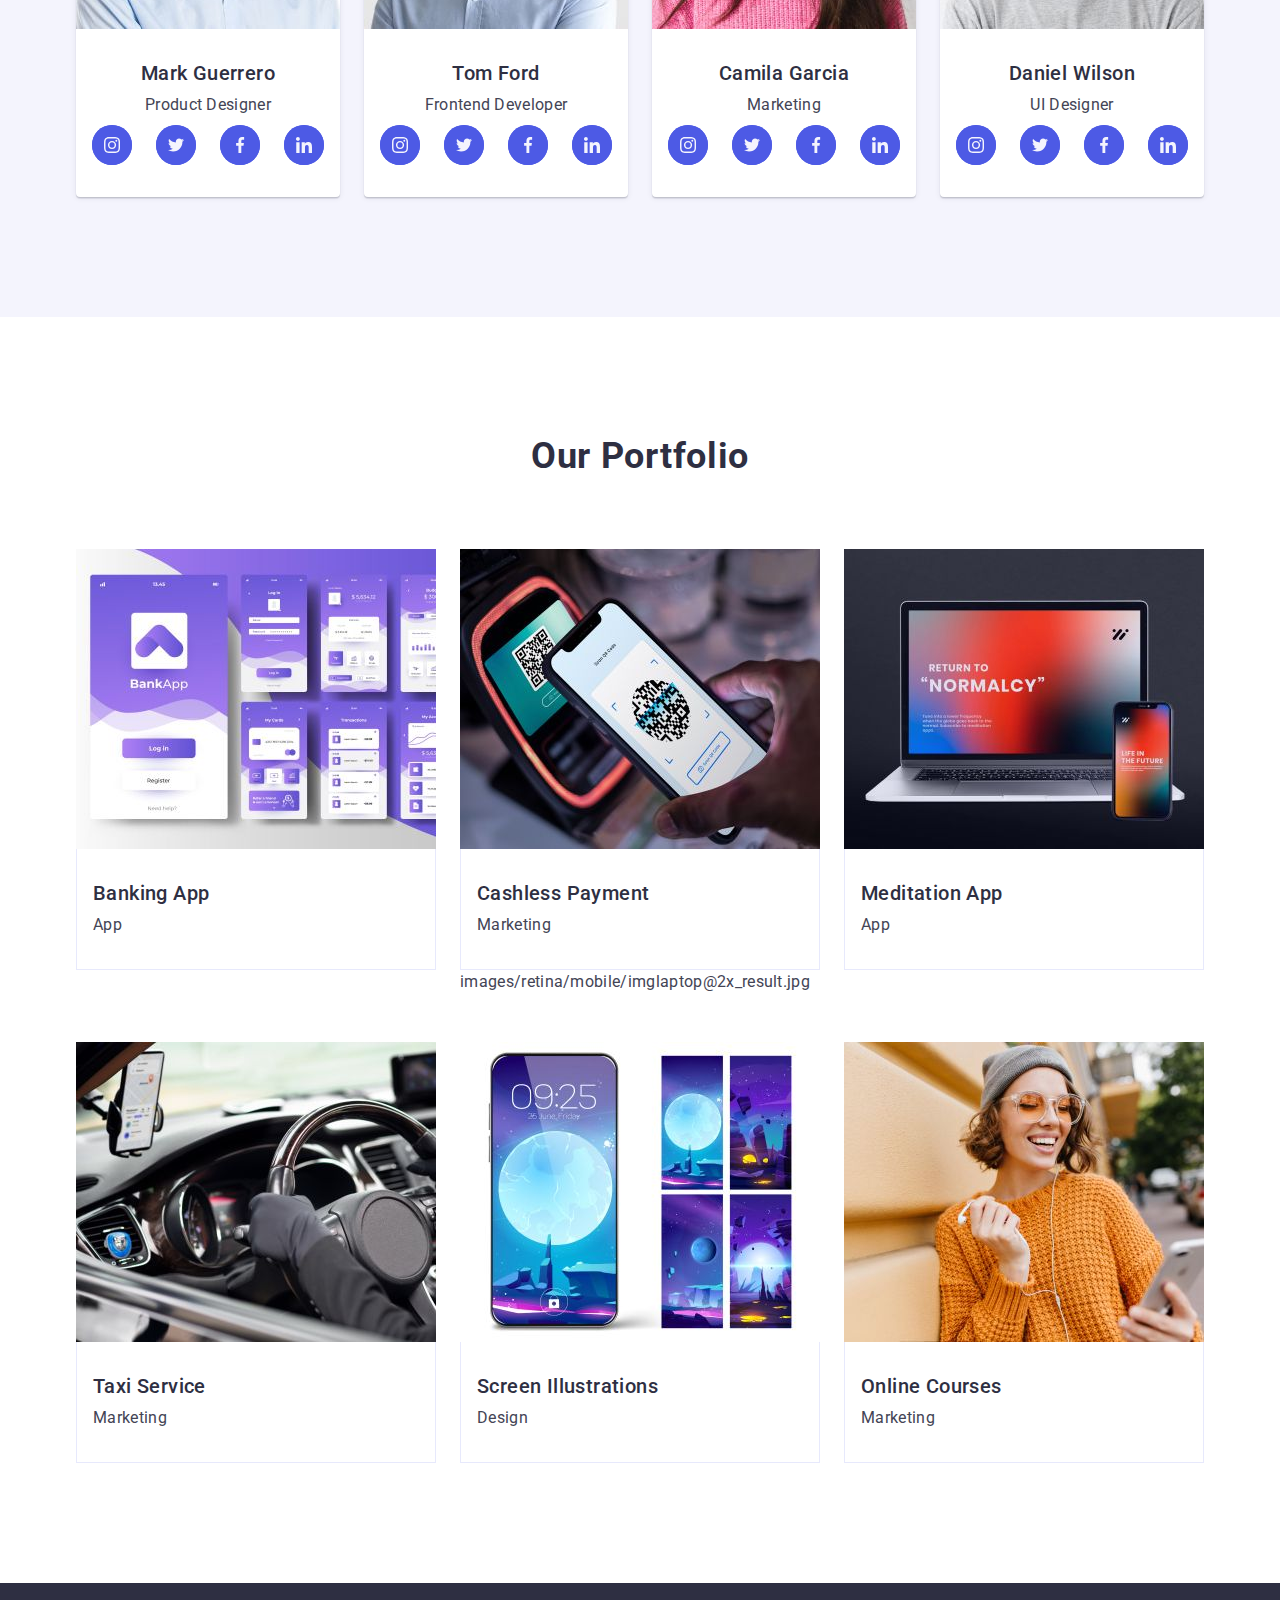
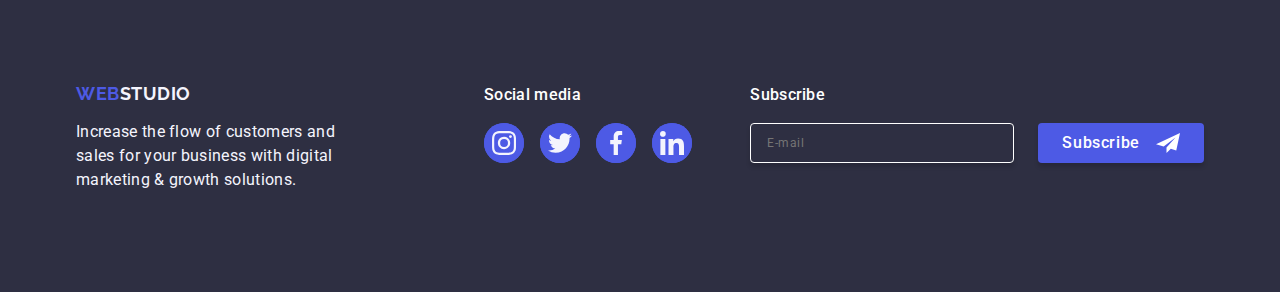
==== commit bc85c2f4: "final" ====
--- a/index.html
+++ b/index.html
@@ -117,7 +117,9 @@
 
 
         <ul class="cont-team">
-          <li class="team-back"><img src="./images/mark.jpg" alt="Mark Guerrero" width="264">
+          <li class="team-back"><img
+              srcset="./images/retina/team/imgMark@1x_result.jpg, ./images/retina/team/imgMark@2x_result.jpg"
+              src="./images/retina/team/imgMark@1x_result.jpg" alt="Mark Guerrero" width="264">
             <div class="team-name">
               <h3 class="title-team">Mark Guerrero</h3>
               <p class="info-team">Product Designer</p>
@@ -145,7 +147,9 @@
               </ul>
             </div>
           </li>
-          <li class="team-back"><img src="./images/tom.jpg" alt="Tom Ford" width="264">
+          <li class="team-back"><img
+              srcset="./images/retina/team/imgTom@1x_result.jpg, ./images/retina/team/imgTom@2x_result.jpg"
+              src="./images/retina/team/imgTom@1x_result.jpg" alt="Tom Ford" width="264">
             <div class="team-name">
               <h3 class="title-team"> Tom Ford</h3>
               <p class="info-team">Frontend Developer</p>
@@ -173,7 +177,9 @@
               </ul>
             </div>
           </li>
-          <li class="team-back"><img src="./images/camil.jpg" alt="Camila Garcia" width="264">
+          <li class="team-back"><img
+              srcset="./images/retina/team/imgCamila@1x_result.jpg, ./images/retina/team/imgCamila@2x_result.jpg"
+              src="./images/retina/team/imgCamila@1x_result.jpg" alt="Camila Garcia" width="264">
             <div class="team-name">
               <h3 class="title-team">Camila Garcia</h3>
               <p class="info-team">Marketing</p>
@@ -201,7 +207,9 @@
               </ul>
             </div>
           </li>
-          <li class="team-back"><img src="./images/dan.jpg" alt="Daniel Wilson" width="264">
+          <li class="team-back"><img
+              srcset="./images/retina/team/imgDan@1x_result.jpg, ./images/retina/team/imgDan@2x_result.jpg"
+              src="./images/retina/team/imgDan@1x_result.jpg" alt="Daniel Wilson" width="264">
             <div class="team-name">
               <h3 class="title-team">Daniel Wilson</h3>
               <p class="info-team">UI Designer</p>
@@ -242,7 +250,20 @@
         <ul class="cont-port">
           <li class="card">
             <div class="box">
-              <img src="./images/bankapp.jpg" alt="Our app for banking" width="360" />
+
+              <picture>
+                <source media="(min-width: 1158px)" srcset="./images/retina/laptop/imgbankapp@1x_result.jpg,
+      ./images/retina/laptop/imgbankapp@2x_result.jpg" />
+
+
+                <source media="(min-width: 768px)" srcset="./images/retina/tablet/imgbankapp@1x_result.jpg,
+      ./images/retina/tablet/imgbankapp@2x_result.jpg" />
+
+                <source media="(max-width: 767px)" srcset="./images/retina/mobile/imgbankapp@1x_result.jpg,
+      ./images/retina/mobile/imgbankapp@2x_result.jpg" />
+
+                <img src="./images/retina/mobile/imgbankapp@1x_result.jpg" alt="Our app for banking" width="360" />
+              </picture>
               <p class="port-footer">14 Stylish and User-Friendly App Design Concepts · Task Manager App · Calorie
                 Tracker App · Exotic
                 Fruit Ecommerce App ·
@@ -255,8 +276,19 @@
           </li>
           <li class="card">
             <div class="box">
-              <img src="./images/payapp.jpg" alt="Cashless Payment" width="360" />
-
+              <picture>
+                <source media="(min-width: 1158px)"
+                  srcset="./images/retina/laptop/imgpayapp@1x_result.jpg, ./images/retina/laptop/imgpayapp@1x_result.jpg" />
+
+
+                <source media="(min-width: 768px)"
+                  srcset="./images/retina/tablet/imgpayapp@1x_result.jpg, ./images/retina/tablet/imgpayapp@1x_result.jpg" />
+
+                <source media="(max-width: 767px)"
+                  srcset="./images/retina/mobile/imgpayapp@1x_result.jpg, ./images/retina/mobile/imgpayapp@1x_result.jpg" />
+
+                <img src="./images/retina/mobile/imgpayapp@1x_result.jpg" alt="Cashless Payment" width="360" />
+              </picture>
               <p class="port-footer">14 Stylish and User-Friendly App Design Concepts · Task Manager App · Calorie
                 Tracker App · Exotic
                 Fruit Ecommerce App ·
@@ -268,12 +300,23 @@
               <h3 class="title-three-port">Cashless Payment</h3>
               <p class="info-port">Marketing</p>
             </div>
-
+            images/retina/mobile/imglaptop@2x_result.jpg
 
           </li>
           <li class="card">
             <div class="box">
-              <img src="./images/laptop.jpg" alt="Meditation App" width="360" />
+              <picture>
+                <source media="(min-width: 1158px)" srcset="./images/retina/laptop/imglaptop@1x_result.jpg, ./images/retina/laptop/imglaptop@2x_result.jpg
+" />
+
+                <source media="(min-width: 768px)" srcset="./images/retina/tablet/imglaptop@1x_result.jpg, ./images/retina/tablet/imglaptop@2x_result.jpg
+" />
+
+                <source media="(max-width: 767px)"
+                  srcset="./images/retina/mobile/imglaptop@1x_result.jpg, ./images/retina/mobile/imglaptop@2x_result.jpg" />
+
+                <img src="./images/retina/mobile/imglaptop@1x_result.jpg" alt="Meditation App" width="360" />
+              </picture>
               <p class="port-footer">14 Stylish and User-Friendly App Design Concepts · Task Manager App · Calorie
                 Tracker App · Exotic
                 Fruit Ecommerce App ·
@@ -286,7 +329,18 @@
           </li>
           <li class="card">
             <div class="box">
-              <img src="./images/car.jpg" alt="Taxi Service" width="360" />
+              <picture>
+                <source media="(min-width: 1158px)" srcset="./images/retina/laptop/imgcar@1x_result.jpg, ./images/retina/laptop/imgcar@2x_result.jpg
+              " />
+
+                <source media="(min-width: 768px)" srcset="./images/retina/tablet/imgcar@1x_result.jpg, ./images/retina/tablet/imgcar@2x_result.jpg
+              " />
+
+                <source media="(max-width: 767px)"
+                  srcset="./images/retina/mobile/imgcar@1x_result.jpg, ./images/retina/mobile/imgcar@2x_result.jpg" />
+
+                <img src="./images/retina/mobile/imgcar@1x_result.jpg" alt="Taxi Service" width="360" />
+              </picture>
               <p class="port-footer">14 Stylish and User-Friendly App Design Concepts · Task Manager App · Calorie
                 Tracker App · Exotic
                 Fruit Ecommerce App ·
@@ -299,7 +353,17 @@
           </li>
           <li class="card">
             <div class="box">
-              <img src="./images/phone.jpg" alt="Screen Illustrations" width="360" />
+              <picture>
+                <source media="(min-width: 1158px)" srcset="./images/retina/laptop/imgphone@1x_result.jpg, ./images/retina/laptop/imgphone@2x_result.jpg
+              " />
+
+                <source media="(min-width: 768px)" srcset="./images/retina/tablet/imgphone@1x_result.jpg, ./images/retina/tablet/imgphone@2x_result.jpg
+              " />
+
+                <source media="(max-width: 767px)"
+                  srcset="./images/retina/mobile/imgphone@1x_result.jpg, ./images/retina/mobile/imgphone@2x_result.jpg" />
+                <img src="./images/retina/mobile/imgphone@1x_result.jpg" alt="Screen Illustrations" width="360" />
+              </picture>
               <p class="port-footer">14 Stylish and User-Friendly App Design Concepts · Task Manager App · Calorie
                 Tracker App · Exotic
                 Fruit Ecommerce App ·
@@ -312,7 +376,17 @@
           </li>
           <li class="card">
             <div class="box">
-              <img src="./images/gerl.jpg" alt="Smiling happy gerl" width="360" />
+              <picture>
+                <source media="(min-width: 1158px)" srcset="./images/retina/laptop/imggerl@1x_result.jpg, ./images/retina/laptop/imggerl@2x_result.jpg
+                " />
+
+                <source media="(min-width: 768px)"
+                  srcset="./images/retina/tablet/imggerl@1x_result.jpg, ./images/retina/tablet/imggerl@2x_result.jpg" />
+
+                <source media="(max-width: 767px)"
+                  srcset="./images/retina/mobile/imggerl@1x_result.jpg, ./images/retina/mobile/imggerl@2x_result.jpg" />
+                <img src="./images/retina/mobile/imggerl@1x_result.jpg" alt="Smiling happy gerl" width="360" />
+              </picture>
               <p class="port-footer">14 Stylish and User-Friendly App Design Concepts · Task Manager App · Calorie
                 Tracker App · Exotic
                 Fruit Ecommerce App ·
@@ -445,13 +519,52 @@
             <span class="check-icon"><svg class="icon-checkbox" width="10" height="8">
                 <use href="./images/icons.svg#icon-click"></use>
               </svg></span>
-            I accept the terms and conditions of the&nbsp;<a class="check-link" href="./"> Privacy Policy</a>
-          </label>
+            <div>
+              I accept the terms and conditions of the <a class="check-link" href="./"> Privacy Policy</a>
+            </div>
         </div>
-        <button class="send-btn" type="submit">Send</button>
-      </form>
-
+        </label>
     </div>
+    <button class="send-btn" type="submit">Send</button>
+    </form>
+
+  </div>
+  <!-- Mobile menu -->
+  <div class="mobile-menu">
+    <button type="button" class="close-btn mob-btn"><svg class="icon-close" width="8" height="8">
+        <use href="./images/icons.svg#icon-close"></use>
+      </svg></button>
+    <ul class="mob-menu">
+      <li class="link-mob"><a class="link-mob-menu current" href="./index.html">Studio</a></li>
+      <li class="link-mob"><a class="link-mob-menu" href="">Portfolio</a></li>
+      <li class="link-mob"><a class="link-mob-menu" href="">Contacts</a></li>
+    </ul>
+
+    <ul class="address-mob">
+      <li class="link-mob-adr"><a class="mob-adr accent" href="tel:+110001111111">+11 (000) 111-11-11</a></li>
+      <li class="link-mob-adr"><a class="mob-adr" href="mailto:info@devstudio.com">info@devstudio.com</a></li>
+    </ul>
+
+
+    <ul class="social-link mobile">
+      <li class="icon-list"><a class="icon-link" href="http" target="_blank"><svg class="icon" width="24" height="24">
+            <use href="./images/icons.svg#icon-instagram"></use>
+          </svg></a>
+      </li>
+      <li class="icon-list"><a class="icon-link" href="http" target="_blank"><svg class="icon" width="24" height="24">
+            <use href="./images/icons.svg#icon-twitter"></use>
+          </svg></a>
+      </li>
+      <li class="icon-list"><a class="icon-link" href="http" target="_blank"><svg class="icon" width="24" height="24">
+            <use href="./images/icons.svg#icon-facebook"></use>
+          </svg></a>
+      </li>
+      <li class="icon-list"><a class="icon-link" href="http" target="_blank"><svg class="icon" width="24" height="24">
+            <use href="./images/icons.svg#icon-in"></use>
+          </svg></a>
+      </li>
+    </ul>
+
   </div>
 </body>
 
--- a/css/styles.css
+++ b/css/styles.css
@@ -284,16 +284,38 @@
     background-image: linear-gradient(to bottom,
             rgba(46, 47, 66, 0.7),
             rgba(46, 47, 66, 0.7)),
-        url(../images/people-office.jpg);
+        url(../images/retina/mobile/Dark-bgmob@1x_result.jpg);
     background-repeat: no-repeat;
     background-position: center;
     background-size: cover;
     margin: 0 auto;
 }
 
+@media only screen and (max-width: 767px) and (min-resolution: 192dpi) {
+    .main-top {
+        background-image: linear-gradient(to bottom,
+                rgba(46, 47, 66, 0.7),
+                rgba(46, 47, 66, 0.7)),
+            url(../images/retina/mobile/Dark-bgmobback@2x_result.jpg);
+    }
+}
+
 @media only screen and (min-width: 768px) {
     .main-top {
         padding: 112px 0;
+        background-image: linear-gradient(to bottom,
+                rgba(46, 47, 66, 0.7),
+                rgba(46, 47, 66, 0.7)),
+            url(../images/retina/tablet/Dark-bgtabback@1x_result.jpg);
+    }
+}
+
+@media only screen and (min-width: 768px) and (min-resolution: 192dpi) {
+    .main-top {
+        background-image: linear-gradient(to bottom,
+                rgba(46, 47, 66, 0.7),
+                rgba(46, 47, 66, 0.7)),
+            url(../images/retina/tablet/Dark-bgtabback@1x_result.jpg);
     }
 }
 
@@ -301,6 +323,19 @@
     .main-top {
         padding: 188px 0;
         max-width: 1440px;
+        background-image: linear-gradient(to bottom,
+                rgba(46, 47, 66, 0.7),
+                rgba(46, 47, 66, 0.7)),
+            url(../images/retina/laptop/imggerl@1x_result.jpg);
+    }
+}
+
+@media only screen and (min-width: 1158px) and (min-resolution: 192dpi) {
+    .main-top {
+        background-image: linear-gradient(to bottom,
+                rgba(46, 47, 66, 0.7),
+                rgba(46, 47, 66, 0.7)),
+            url(../images/retina/laptop/imggerl@2x_result.jpg)
     }
 }
 
@@ -556,16 +591,23 @@
 }
 
 .team-back {
+    margin: 0 auto;
     background-color: #ffffff;
     border-radius: 0 0 4px 4px;
     box-sizing: border-box;
 
     display: block;
     overflow: hidden;
-    max-width: 100%;
+    width: 264px;
     box-shadow: 0px 1px 6px rgba(46, 47, 66, 0.08),
         0px 1px 1px rgba(46, 47, 66, 0.16),
         0px 2px 1px rgba(46, 47, 66, 0.08);
+}
+
+@media only screen and (min-width: 768px) {
+    .team-back {
+        flex-basis: calc((100% - 24px) / 2);
+    }
 }
 
 @media only screen and (min-width: 1154px) {
@@ -1064,10 +1106,10 @@
 
     transition: opacity 250ms cubic-bezier(0.4, 0, 0.2, 1),
         visibility 250ms cubic-bezier(0.4, 0, 0.2, 1);
-    /* 
+
     opacity: 0;
     visibility: hidden;
-    pointer-events: none; */
+    pointer-events: none;
 
 }
 
@@ -1081,9 +1123,9 @@
 .window {
     position: absolute;
     background-color: rgba(252, 252, 252, 1);
-    width: 408px;
-    min-height: 584px;
-    padding: 72px 24px 24px;
+    width: 288px;
+    min-height: 623px;
+    padding: 72px 16px 24px;
     top: 50%;
     left: 50%;
     transform: translate(-50%, -50%) scale(1);
@@ -1092,6 +1134,14 @@
         0px 2px 1px rgba(0, 0, 0, 0.2);
     border-radius: 4px;
     transition: transform 250ms cubic-bezier(0.4, 0, 0.2, 1);
+}
+
+@media only screen and (min-width: 768px) {
+    .window {
+        width: 408px;
+        min-height: 584px;
+        padding: 72px 24px 24px
+    }
 }
 
 .close-btn {
@@ -1157,6 +1207,7 @@
     margin-bottom: 4px;
 
 }
+
 
 .form-input {
     font-size: 12px;
@@ -1284,9 +1335,14 @@
 
 }
 
+.form-accept .form-label {
+    display: flex;
+    align-items: center;
+}
 
 .check-link {
     color: #4d5ae5;
+    line-height: 1.33;
 }
 
 
@@ -1323,4 +1379,94 @@
     fill: #434455
 }
 
+/* #endregion */
+
+/* Mobile menu */
+/* #region */
+.mobile-menu {
+    display: flex;
+    flex-direction: column;
+    position: fixed;
+    top: 0;
+    left: 0;
+    width: 100%;
+    height: 100%;
+
+
+
+    padding: 72px 16px 40px;
+    background-color: rgba(244, 244, 253, 1);
+    min-height: 640px;
+
+    transform: translateX(-100%);
+    visibility: hidden;
+    transition: transform 250ms cubic-bezier(0.4, 0, 0.2, 1),
+        visibility 250ms cubic-bezier(0.4, 0, 0.2, 1);
+}
+
+.mobile-menu.is-open {
+    transform: translateX(0);
+    visibility: visible;
+}
+
+.close-btn .mob-btn {
+    background-color: rgba(231, 233, 252, 1);
+}
+
+.link-mob-menu {
+    display: block;
+    font-size: 36px;
+    font-weight: 700;
+    line-height: 1.11;
+    letter-spacing: 0.72px;
+    text-align: left;
+    text-decoration: none;
+    color: rgba(46, 47, 66, 1);
+}
+
+.link-mob:not(:last-child) {
+    margin-bottom: 40px;
+}
+
+.link-mob-menu.current {
+    color: rgba(64, 75, 191, 1);
+}
+
+.address-mob {
+    display: block;
+    margin-top: auto;
+}
+
+.social-link.mobile {
+    margin: 0;
+    gap: 40px;
+    justify-content: left;
+
+
+
+}
+
+.mob-adr {
+    font-family: Roboto;
+    font-size: 20px;
+    font-weight: 500;
+    line-height: 24px;
+    letter-spacing: 0.02em;
+    text-align: left;
+    text-decoration: none;
+    color: rgba(67, 68, 85, 1)
+}
+
+.mob-adr.accent {
+    color: rgba(77, 90, 229, 1)
+}
+
+.link-mob-adr {
+    margin-bottom: 24px;
+}
+
+.link-mob-adr:last-child {
+    margin-bottom: 48px;
+}
+
 /* #endregion */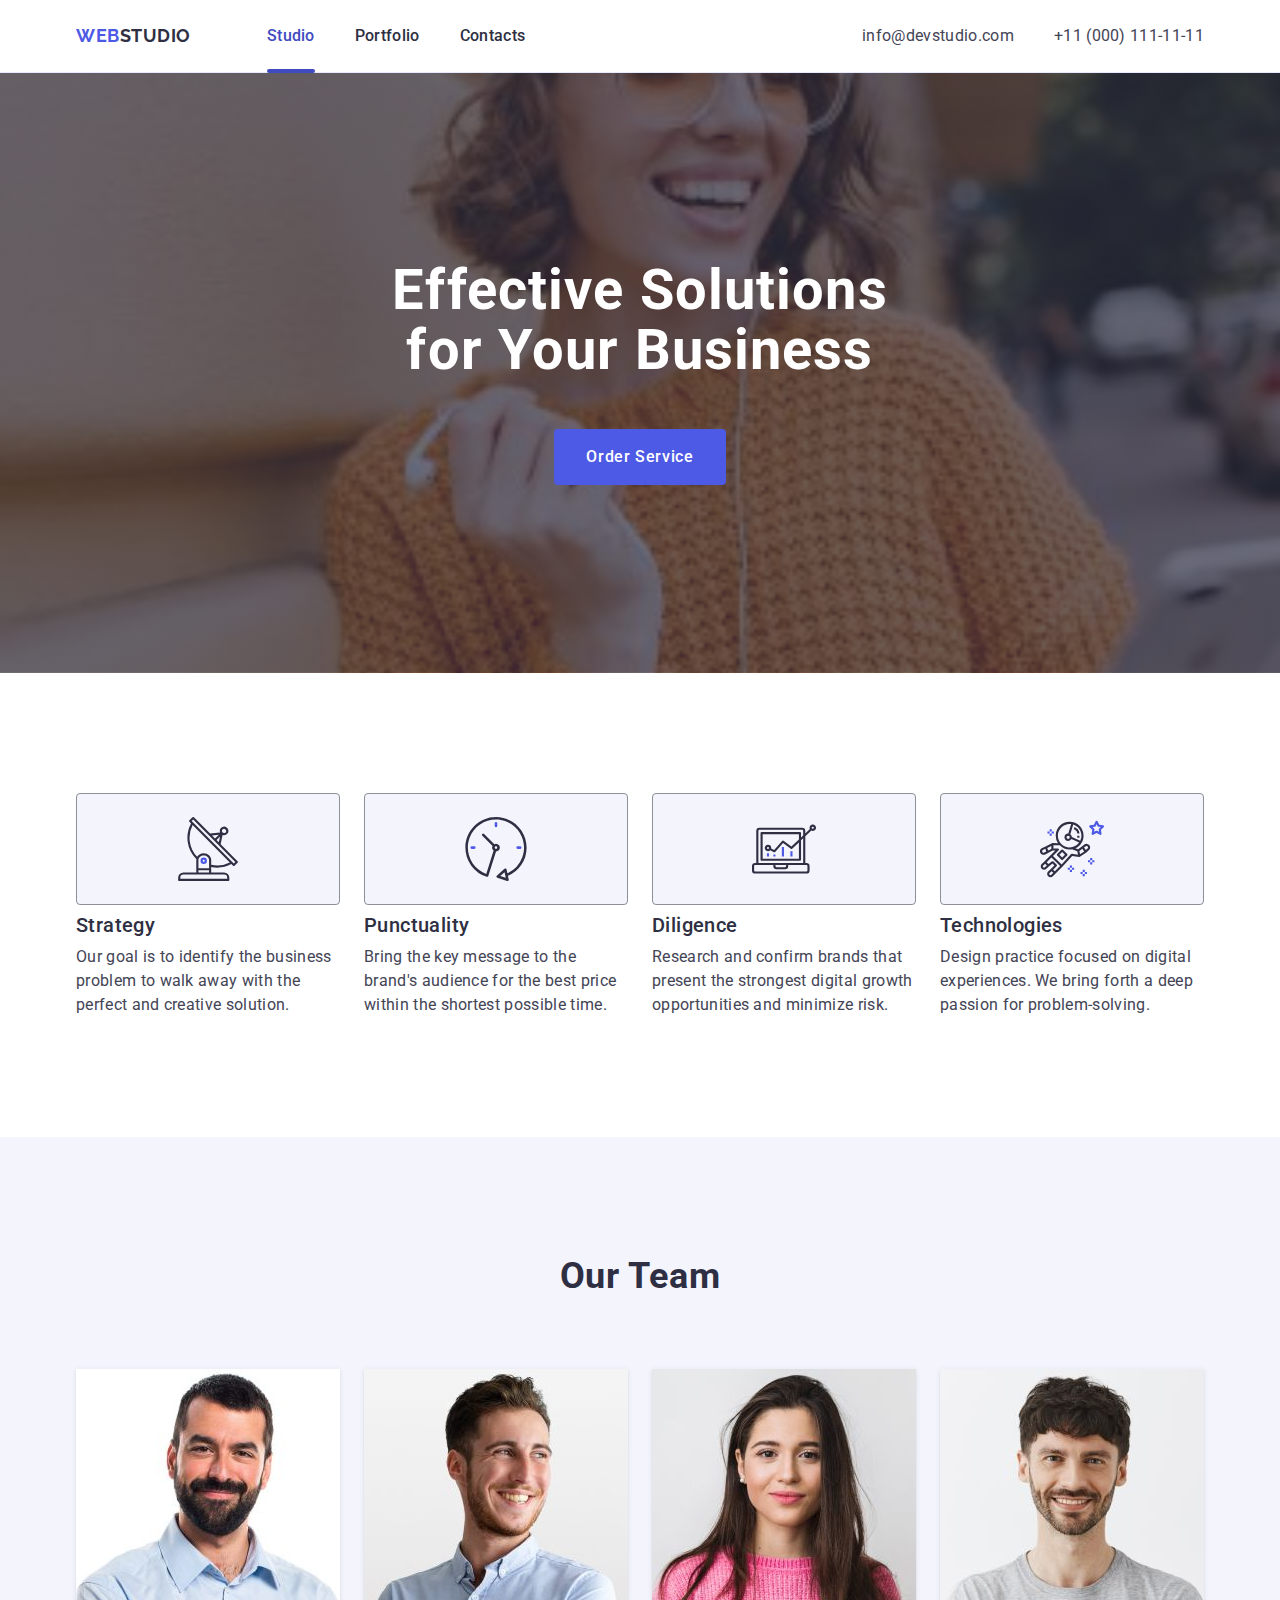
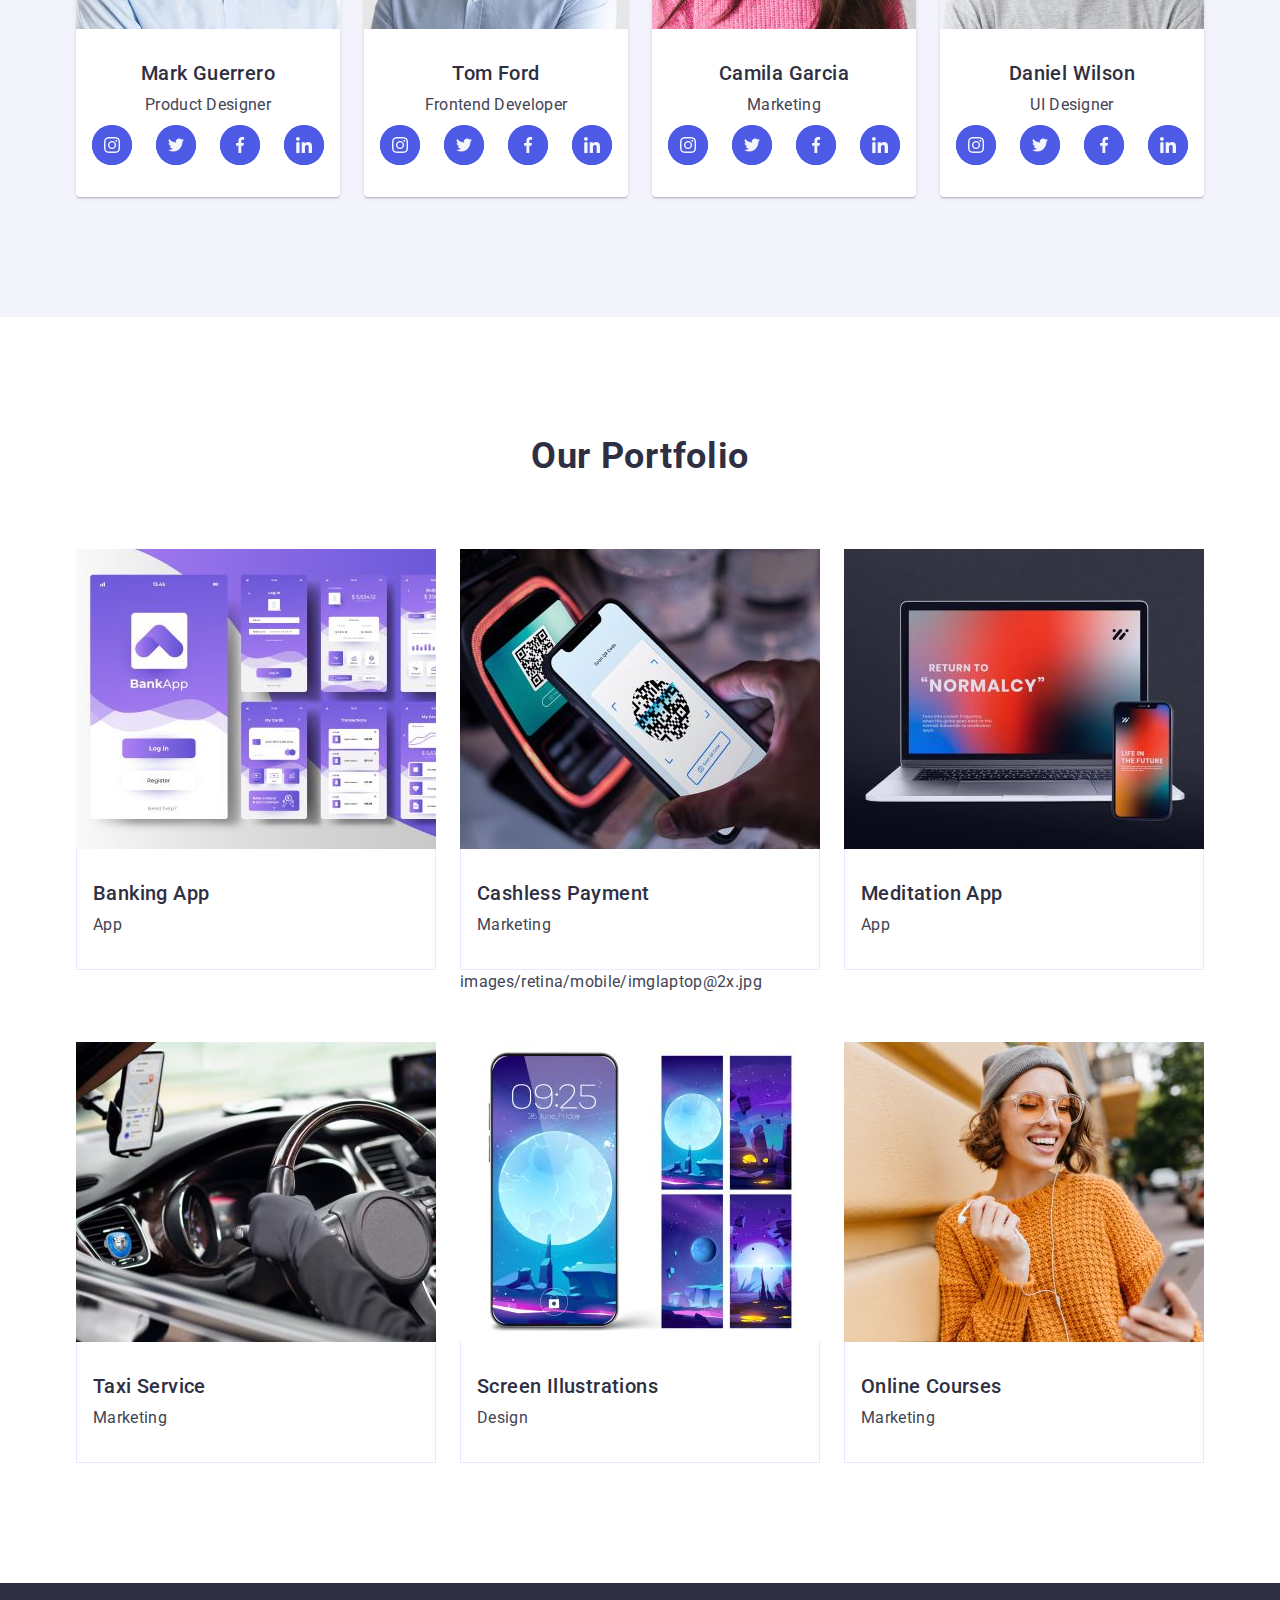
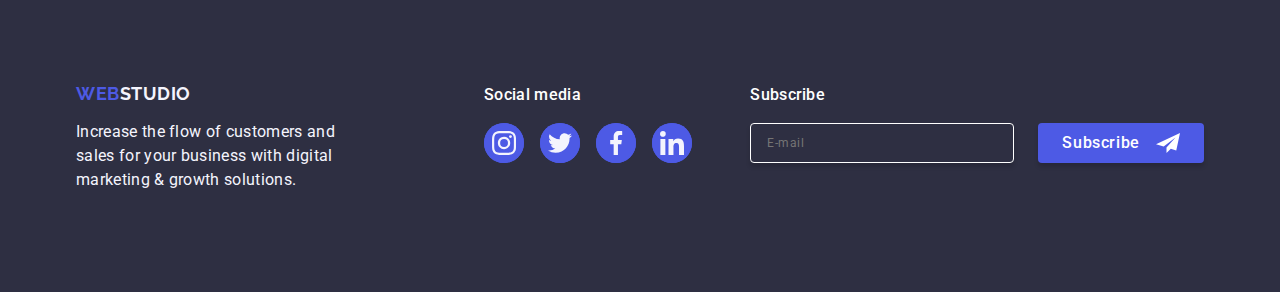
==== commit f1a4cbcd: "fin_1" ====
--- a/index.html
+++ b/index.html
@@ -117,9 +117,8 @@
 
 
         <ul class="cont-team">
-          <li class="team-back"><img
-              srcset="./images/retina/team/imgMark@1x_result.jpg, ./images/retina/team/imgMark@2x_result.jpg"
-              src="./images/retina/team/imgMark@1x_result.jpg" alt="Mark Guerrero" width="264">
+          <li class="team-back"><img srcset="./images/retina/team/imgMark@1x.jpg, ./images/retina/team/imgMark@2x.jpg"
+              src="./images/retina/team/imgMark@1x.jpg" alt="Mark Guerrero" width="264">
             <div class="team-name">
               <h3 class="title-team">Mark Guerrero</h3>
               <p class="info-team">Product Designer</p>
@@ -147,9 +146,8 @@
               </ul>
             </div>
           </li>
-          <li class="team-back"><img
-              srcset="./images/retina/team/imgTom@1x_result.jpg, ./images/retina/team/imgTom@2x_result.jpg"
-              src="./images/retina/team/imgTom@1x_result.jpg" alt="Tom Ford" width="264">
+          <li class="team-back"><img srcset="./images/retina/team/imgTom@1x.jpg, ./images/retina/team/imgTom@2x.jpg"
+              src="./images/retina/team/imgTom@1x.jpg" alt="Tom Ford" width="264">
             <div class="team-name">
               <h3 class="title-team"> Tom Ford</h3>
               <p class="info-team">Frontend Developer</p>
@@ -178,8 +176,8 @@
             </div>
           </li>
           <li class="team-back"><img
-              srcset="./images/retina/team/imgCamila@1x_result.jpg, ./images/retina/team/imgCamila@2x_result.jpg"
-              src="./images/retina/team/imgCamila@1x_result.jpg" alt="Camila Garcia" width="264">
+              srcset="./images/retina/team/imgCamila@1x.jpg, ./images/retina/team/imgCamila@2x.jpg"
+              src="./images/retina/team/imgCamila@1x.jpg" alt="Camila Garcia" width="264">
             <div class="team-name">
               <h3 class="title-team">Camila Garcia</h3>
               <p class="info-team">Marketing</p>
@@ -207,9 +205,8 @@
               </ul>
             </div>
           </li>
-          <li class="team-back"><img
-              srcset="./images/retina/team/imgDan@1x_result.jpg, ./images/retina/team/imgDan@2x_result.jpg"
-              src="./images/retina/team/imgDan@1x_result.jpg" alt="Daniel Wilson" width="264">
+          <li class="team-back"><img srcset="./images/retina/team/imgDan@1x.jpg, ./images/retina/team/imgDan@2x.jpg"
+              src="./images/retina/team/imgDan@1x.jpg" alt="Daniel Wilson" width="264">
             <div class="team-name">
               <h3 class="title-team">Daniel Wilson</h3>
               <p class="info-team">UI Designer</p>
@@ -252,17 +249,17 @@
             <div class="box">
 
               <picture>
-                <source media="(min-width: 1158px)" srcset="./images/retina/laptop/imgbankapp@1x_result.jpg,
-      ./images/retina/laptop/imgbankapp@2x_result.jpg" />
-
-
-                <source media="(min-width: 768px)" srcset="./images/retina/tablet/imgbankapp@1x_result.jpg,
-      ./images/retina/tablet/imgbankapp@2x_result.jpg" />
-
-                <source media="(max-width: 767px)" srcset="./images/retina/mobile/imgbankapp@1x_result.jpg,
-      ./images/retina/mobile/imgbankapp@2x_result.jpg" />
-
-                <img src="./images/retina/mobile/imgbankapp@1x_result.jpg" alt="Our app for banking" width="360" />
+                <source media="(min-width: 1158px)" srcset="./images/retina/laptop/imgbankapp@1x.jpg,
+      ./images/retina/laptop/imgbankapp@2x.jpg" />
+
+
+                <source media="(min-width: 768px)" srcset="./images/retina/tablet/imgbankapp@1x.jpg,
+      ./images/retina/tablet/imgbankapp@2x.jpg" />
+
+                <source media="(max-width: 767px)" srcset="./images/retina/mobile/imgbankapp@1x.jpg,
+      ./images/retina/mobile/imgbankapp@2x.jpg" />
+
+                <img src="./images/retina/mobile/imgbankapp@1x.jpg" alt="Our app for banking" width="360" />
               </picture>
               <p class="port-footer">14 Stylish and User-Friendly App Design Concepts · Task Manager App · Calorie
                 Tracker App · Exotic
@@ -278,16 +275,16 @@
             <div class="box">
               <picture>
                 <source media="(min-width: 1158px)"
-                  srcset="./images/retina/laptop/imgpayapp@1x_result.jpg, ./images/retina/laptop/imgpayapp@1x_result.jpg" />
+                  srcset="./images/retina/laptop/imgpayapp@1x.jpg, ./images/retina/laptop/imgpayapp@2x.jpg" />
 
 
                 <source media="(min-width: 768px)"
-                  srcset="./images/retina/tablet/imgpayapp@1x_result.jpg, ./images/retina/tablet/imgpayapp@1x_result.jpg" />
+                  srcset="./images/retina/tablet/imgpayapp@1x.jpg, ./images/retina/tablet/imgpayapp@2x.jpg" />
 
                 <source media="(max-width: 767px)"
-                  srcset="./images/retina/mobile/imgpayapp@1x_result.jpg, ./images/retina/mobile/imgpayapp@1x_result.jpg" />
-
-                <img src="./images/retina/mobile/imgpayapp@1x_result.jpg" alt="Cashless Payment" width="360" />
+                  srcset="./images/retina/mobile/imgpayapp@1x.jpg, ./images/retina/mobile/imgpayapp@2x.jpg" />
+
+                <img src="./images/retina/mobile/imgpayapp@1x.jpg" alt="Cashless Payment" width="360" />
               </picture>
               <p class="port-footer">14 Stylish and User-Friendly App Design Concepts · Task Manager App · Calorie
                 Tracker App · Exotic
@@ -300,22 +297,22 @@
               <h3 class="title-three-port">Cashless Payment</h3>
               <p class="info-port">Marketing</p>
             </div>
-            images/retina/mobile/imglaptop@2x_result.jpg
+            images/retina/mobile/imglaptop@2x.jpg
 
           </li>
           <li class="card">
             <div class="box">
               <picture>
-                <source media="(min-width: 1158px)" srcset="./images/retina/laptop/imglaptop@1x_result.jpg, ./images/retina/laptop/imglaptop@2x_result.jpg
-" />
-
-                <source media="(min-width: 768px)" srcset="./images/retina/tablet/imglaptop@1x_result.jpg, ./images/retina/tablet/imglaptop@2x_result.jpg
-" />
+                <source media="(min-width: 1158px)"
+                  srcset="./images/retina/laptop/imglaptop@1x.jpg, ./images/retina/laptop/imglaptop@2x.jpg" />
+
+                <source media="(min-width: 768px)"
+                  srcset="./images/retina/tablet/imglaptop@1x.jpg, ./images/retina/tablet/imglaptop@2x.jpg" />
 
                 <source media="(max-width: 767px)"
-                  srcset="./images/retina/mobile/imglaptop@1x_result.jpg, ./images/retina/mobile/imglaptop@2x_result.jpg" />
-
-                <img src="./images/retina/mobile/imglaptop@1x_result.jpg" alt="Meditation App" width="360" />
+                  srcset="./images/retina/mobile/imglaptop@1x.jpg, ./images/retina/mobile/imglaptop@2x.jpg" />
+
+                <img src="./images/retina/mobile/imglaptop@1x.jpg" alt="Meditation App" width="360" />
               </picture>
               <p class="port-footer">14 Stylish and User-Friendly App Design Concepts · Task Manager App · Calorie
                 Tracker App · Exotic
@@ -330,16 +327,16 @@
           <li class="card">
             <div class="box">
               <picture>
-                <source media="(min-width: 1158px)" srcset="./images/retina/laptop/imgcar@1x_result.jpg, ./images/retina/laptop/imgcar@2x_result.jpg
-              " />
-
-                <source media="(min-width: 768px)" srcset="./images/retina/tablet/imgcar@1x_result.jpg, ./images/retina/tablet/imgcar@2x_result.jpg
-              " />
+                <source media="(min-width: 1158px)"
+                  srcset="./images/retina/laptop/imgcar@1x.jpg, ./images/retina/laptop/imgcar@2x.jpg" />
+
+                <source media="(min-width: 768px)"
+                  srcset="./images/retina/tablet/imgcar@1x.jpg, ./images/retina/tablet/imgcar@2x.jpg" />
 
                 <source media="(max-width: 767px)"
-                  srcset="./images/retina/mobile/imgcar@1x_result.jpg, ./images/retina/mobile/imgcar@2x_result.jpg" />
-
-                <img src="./images/retina/mobile/imgcar@1x_result.jpg" alt="Taxi Service" width="360" />
+                  srcset="./images/retina/mobile/imgcar@1x.jpg, ./images/retina/mobile/imgcar@2x.jpg" />
+
+                <img src="./images/retina/mobile/imgcar@1x.jpg" alt="Taxi Service" width="360" />
               </picture>
               <p class="port-footer">14 Stylish and User-Friendly App Design Concepts · Task Manager App · Calorie
                 Tracker App · Exotic
@@ -354,15 +351,15 @@
           <li class="card">
             <div class="box">
               <picture>
-                <source media="(min-width: 1158px)" srcset="./images/retina/laptop/imgphone@1x_result.jpg, ./images/retina/laptop/imgphone@2x_result.jpg
-              " />
-
-                <source media="(min-width: 768px)" srcset="./images/retina/tablet/imgphone@1x_result.jpg, ./images/retina/tablet/imgphone@2x_result.jpg
-              " />
+                <source media="(min-width: 1158px)"
+                  srcset="./images/retina/laptop/imgphone@1x.jpg, ./images/retina/laptop/imgphone@2x.jpg" />
+
+                <source media="(min-width: 768px)"
+                  srcset="./images/retina/tablet/imgphone@1x.jpg, ./images/retina/tablet/imgphone@2x.jpg" />
 
                 <source media="(max-width: 767px)"
-                  srcset="./images/retina/mobile/imgphone@1x_result.jpg, ./images/retina/mobile/imgphone@2x_result.jpg" />
-                <img src="./images/retina/mobile/imgphone@1x_result.jpg" alt="Screen Illustrations" width="360" />
+                  srcset="./images/retina/mobile/imgphone@1x.jpg, ./images/retina/mobile/imgphone@2x.jpg" />
+                <img src="./images/retina/mobile/imgphone@1x.jpg" alt="Screen Illustrations" width="360" />
               </picture>
               <p class="port-footer">14 Stylish and User-Friendly App Design Concepts · Task Manager App · Calorie
                 Tracker App · Exotic
@@ -377,15 +374,15 @@
           <li class="card">
             <div class="box">
               <picture>
-                <source media="(min-width: 1158px)" srcset="./images/retina/laptop/imggerl@1x_result.jpg, ./images/retina/laptop/imggerl@2x_result.jpg
-                " />
+                <source media="(min-width: 1158px)"
+                  srcset="./images/retina/laptop/imggerl@1x.jpg, ./images/retina/laptop/imggerl@2x.jpg" />
 
                 <source media="(min-width: 768px)"
-                  srcset="./images/retina/tablet/imggerl@1x_result.jpg, ./images/retina/tablet/imggerl@2x_result.jpg" />
+                  srcset="./images/retina/tablet/imggerl@1x.jpg, ./images/retina/tablet/imggerl@2x.jpg" />
 
                 <source media="(max-width: 767px)"
-                  srcset="./images/retina/mobile/imggerl@1x_result.jpg, ./images/retina/mobile/imggerl@2x_result.jpg" />
-                <img src="./images/retina/mobile/imggerl@1x_result.jpg" alt="Smiling happy gerl" width="360" />
+                  srcset="./images/retina/mobile/imggerl@1x.jpg, ./images/retina/mobile/imggerl@2x.jpg" />
+                <img src="./images/retina/mobile/imggerl@1x.jpg" alt="Smiling happy gerl" width="360" />
               </picture>
               <p class="port-footer">14 Stylish and User-Friendly App Design Concepts · Task Manager App · Calorie
                 Tracker App · Exotic
--- a/css/styles.css
+++ b/css/styles.css
@@ -284,7 +284,7 @@
     background-image: linear-gradient(to bottom,
             rgba(46, 47, 66, 0.7),
             rgba(46, 47, 66, 0.7)),
-        url(../images/retina/mobile/Dark-bgmob@1x_result.jpg);
+        url(../images/retina/mobile/Dark-bgmob@1x.jpg);
     background-repeat: no-repeat;
     background-position: center;
     background-size: cover;
@@ -296,7 +296,7 @@
         background-image: linear-gradient(to bottom,
                 rgba(46, 47, 66, 0.7),
                 rgba(46, 47, 66, 0.7)),
-            url(../images/retina/mobile/Dark-bgmobback@2x_result.jpg);
+            url(../images/retina/mobile/Dark-bgmobback@2x.jpg);
     }
 }
 
@@ -306,7 +306,7 @@
         background-image: linear-gradient(to bottom,
                 rgba(46, 47, 66, 0.7),
                 rgba(46, 47, 66, 0.7)),
-            url(../images/retina/tablet/Dark-bgtabback@1x_result.jpg);
+            url(../images/retina/tablet/Dark-bgtabback@1x.jpg);
     }
 }
 
@@ -315,7 +315,7 @@
         background-image: linear-gradient(to bottom,
                 rgba(46, 47, 66, 0.7),
                 rgba(46, 47, 66, 0.7)),
-            url(../images/retina/tablet/Dark-bgtabback@1x_result.jpg);
+            url(../images/retina/tablet/Dark-bgtabback@1x.jpg);
     }
 }
 
@@ -326,7 +326,7 @@
         background-image: linear-gradient(to bottom,
                 rgba(46, 47, 66, 0.7),
                 rgba(46, 47, 66, 0.7)),
-            url(../images/retina/laptop/imggerl@1x_result.jpg);
+            url(../images/retina/laptop/imggerl@1x.jpg);
     }
 }
 
@@ -335,7 +335,7 @@
         background-image: linear-gradient(to bottom,
                 rgba(46, 47, 66, 0.7),
                 rgba(46, 47, 66, 0.7)),
-            url(../images/retina/laptop/imggerl@2x_result.jpg)
+            url(../images/retina/laptop/imggerl@2x.jpg)
     }
 }
 
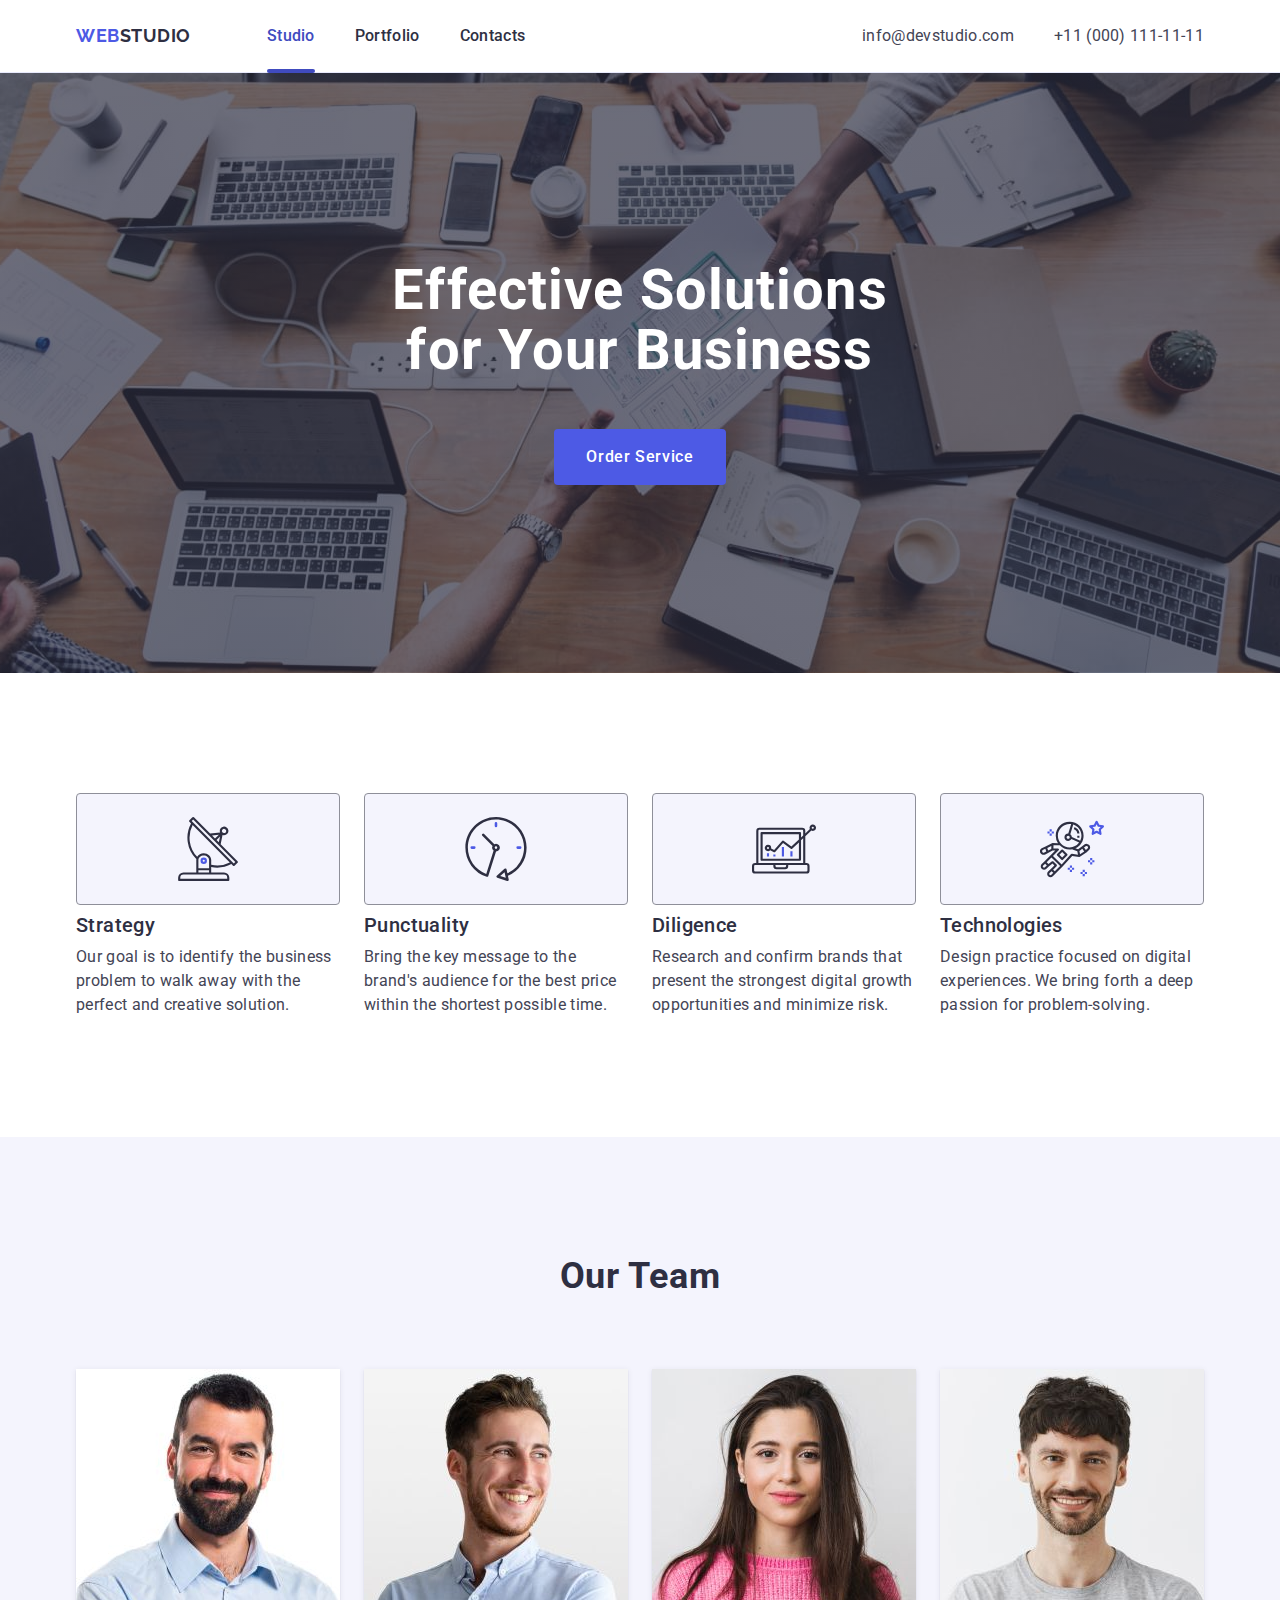
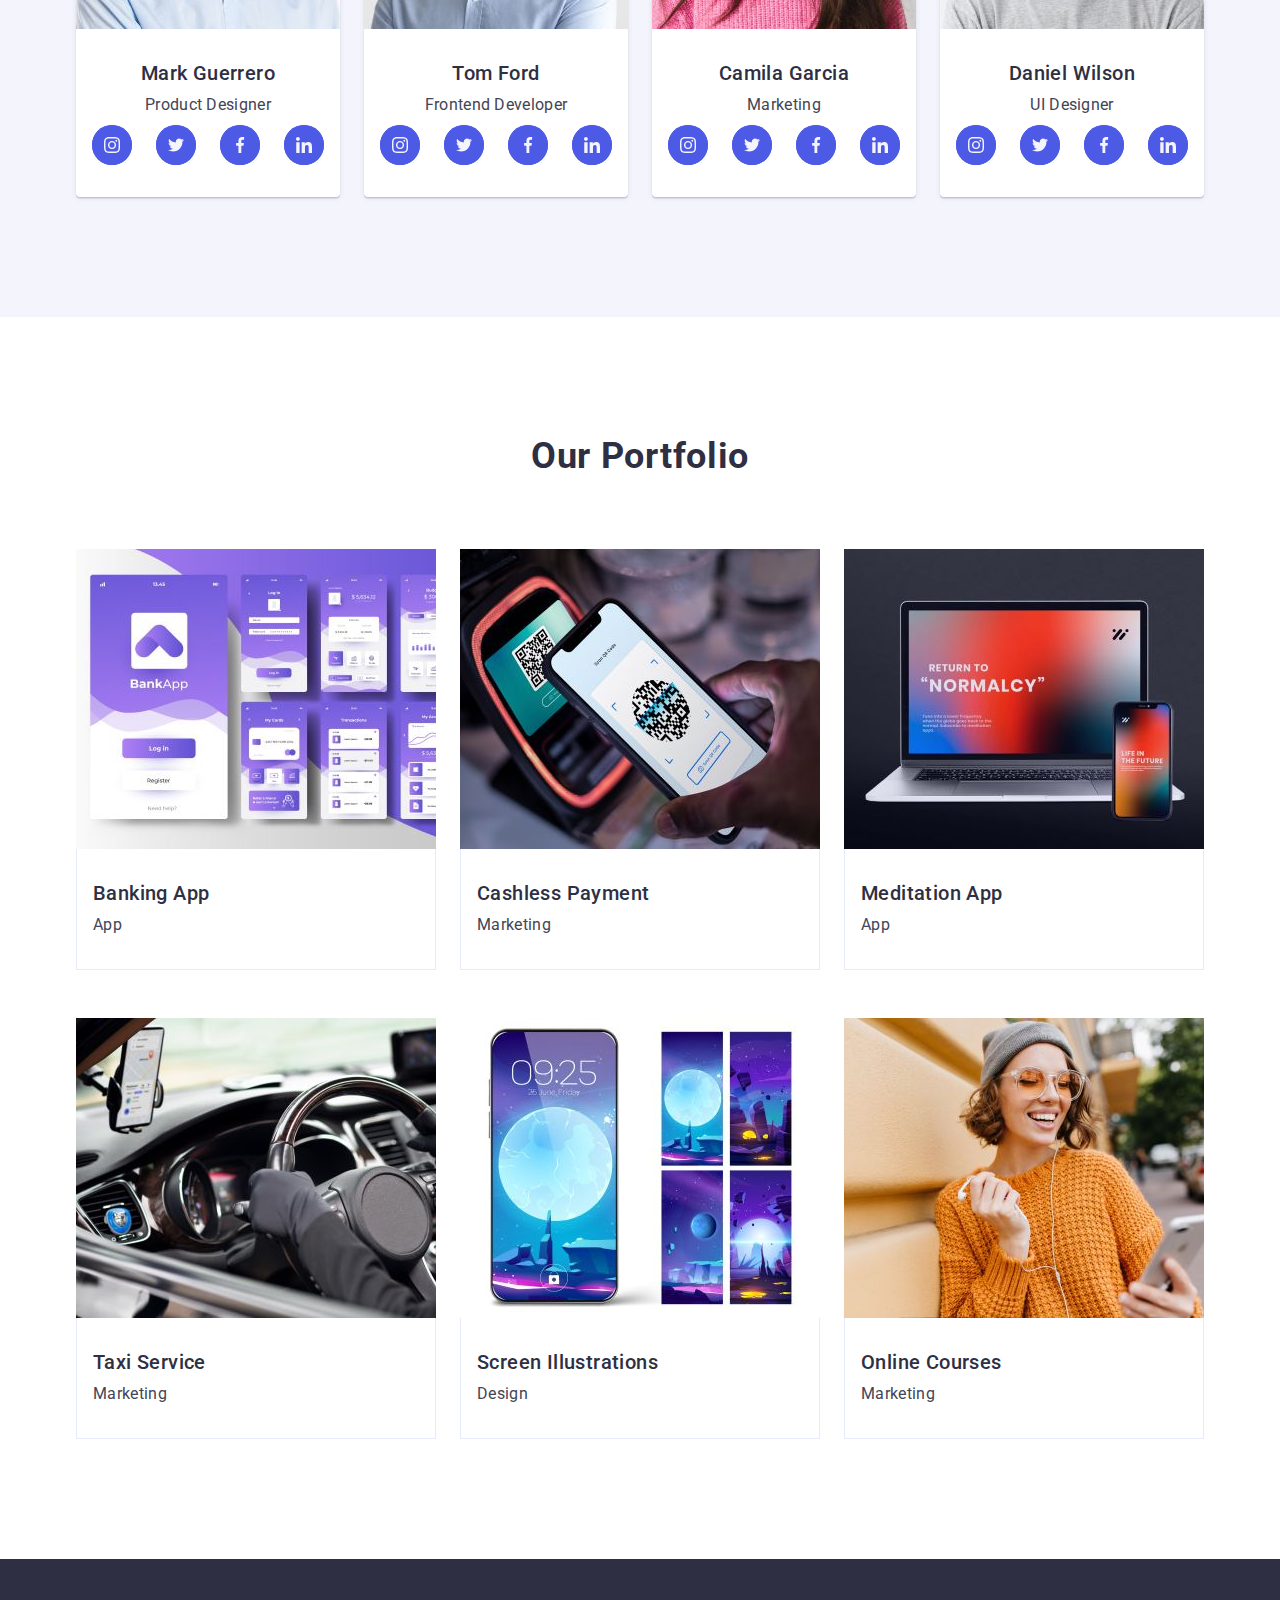
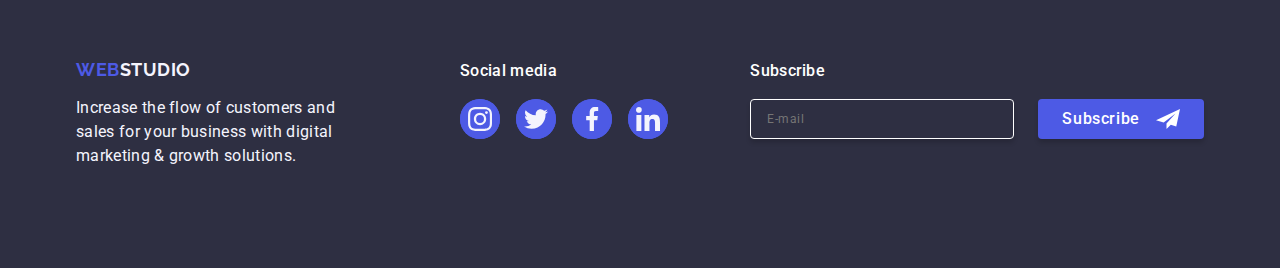
==== commit f806950c: "fin_2" ====
--- a/index.html
+++ b/index.html
@@ -117,7 +117,8 @@
 
 
         <ul class="cont-team">
-          <li class="team-back"><img srcset="./images/retina/team/imgMark@1x.jpg, ./images/retina/team/imgMark@2x.jpg"
+          <li class="team-back"><img
+              srcset="./images/retina/team/imgMark@1x.jpg 1x, ./images/retina/team/imgMark@2x.jpg 2x"
               src="./images/retina/team/imgMark@1x.jpg" alt="Mark Guerrero" width="264">
             <div class="team-name">
               <h3 class="title-team">Mark Guerrero</h3>
@@ -146,7 +147,8 @@
               </ul>
             </div>
           </li>
-          <li class="team-back"><img srcset="./images/retina/team/imgTom@1x.jpg, ./images/retina/team/imgTom@2x.jpg"
+          <li class="team-back"><img
+              srcset="./images/retina/team/imgTom@1x.jpg 1x, ./images/retina/team/imgTom@2x.jpg 2x"
               src="./images/retina/team/imgTom@1x.jpg" alt="Tom Ford" width="264">
             <div class="team-name">
               <h3 class="title-team"> Tom Ford</h3>
@@ -176,7 +178,7 @@
             </div>
           </li>
           <li class="team-back"><img
-              srcset="./images/retina/team/imgCamila@1x.jpg, ./images/retina/team/imgCamila@2x.jpg"
+              srcset="./images/retina/team/imgCamila@1x.jpg 1x, ./images/retina/team/imgCamila@2x.jpg 2x"
               src="./images/retina/team/imgCamila@1x.jpg" alt="Camila Garcia" width="264">
             <div class="team-name">
               <h3 class="title-team">Camila Garcia</h3>
@@ -205,7 +207,8 @@
               </ul>
             </div>
           </li>
-          <li class="team-back"><img srcset="./images/retina/team/imgDan@1x.jpg, ./images/retina/team/imgDan@2x.jpg"
+          <li class="team-back"><img
+              srcset="./images/retina/team/imgDan@1x.jpg 1x, ./images/retina/team/imgDan@2x.jpg 2x"
               src="./images/retina/team/imgDan@1x.jpg" alt="Daniel Wilson" width="264">
             <div class="team-name">
               <h3 class="title-team">Daniel Wilson</h3>
@@ -249,15 +252,15 @@
             <div class="box">
 
               <picture>
-                <source media="(min-width: 1158px)" srcset="./images/retina/laptop/imgbankapp@1x.jpg,
-      ./images/retina/laptop/imgbankapp@2x.jpg" />
-
-
-                <source media="(min-width: 768px)" srcset="./images/retina/tablet/imgbankapp@1x.jpg,
-      ./images/retina/tablet/imgbankapp@2x.jpg" />
-
-                <source media="(max-width: 767px)" srcset="./images/retina/mobile/imgbankapp@1x.jpg,
-      ./images/retina/mobile/imgbankapp@2x.jpg" />
+                <source media="(min-width: 1158px)" srcset="./images/retina/laptop/imgbankapp@1x.jpg 1x,
+      ./images/retina/laptop/imgbankapp@2x.jpg 2x" />
+
+
+                <source media="(min-width: 768px)" srcset="./images/retina/tablet/imgbankapp@1x.jpg 1x,
+      ./images/retina/tablet/imgbankapp@2x.jpg 2x" />
+
+                <source media="(max-width: 767px)" srcset="./images/retina/mobile/imgbankapp@1x.jpg 1x,
+      ./images/retina/mobile/imgbankapp@2x.jpg 2x" />
 
                 <img src="./images/retina/mobile/imgbankapp@1x.jpg" alt="Our app for banking" width="360" />
               </picture>
@@ -275,14 +278,14 @@
             <div class="box">
               <picture>
                 <source media="(min-width: 1158px)"
-                  srcset="./images/retina/laptop/imgpayapp@1x.jpg, ./images/retina/laptop/imgpayapp@2x.jpg" />
+                  srcset="./images/retina/laptop/imgpayapp@1x.jpg 1x, ./images/retina/laptop/imgpayapp@2x.jpg 2x" />
 
 
                 <source media="(min-width: 768px)"
-                  srcset="./images/retina/tablet/imgpayapp@1x.jpg, ./images/retina/tablet/imgpayapp@2x.jpg" />
+                  srcset="./images/retina/tablet/imgpayapp@1x.jpg 1x, ./images/retina/tablet/imgpayapp@2x.jpg 2x" />
 
                 <source media="(max-width: 767px)"
-                  srcset="./images/retina/mobile/imgpayapp@1x.jpg, ./images/retina/mobile/imgpayapp@2x.jpg" />
+                  srcset="./images/retina/mobile/imgpayapp@1x.jpg 1x, ./images/retina/mobile/imgpayapp@2x.jpg 2x" />
 
                 <img src="./images/retina/mobile/imgpayapp@1x.jpg" alt="Cashless Payment" width="360" />
               </picture>
@@ -297,20 +300,19 @@
               <h3 class="title-three-port">Cashless Payment</h3>
               <p class="info-port">Marketing</p>
             </div>
-            images/retina/mobile/imglaptop@2x.jpg
 
           </li>
           <li class="card">
             <div class="box">
               <picture>
                 <source media="(min-width: 1158px)"
-                  srcset="./images/retina/laptop/imglaptop@1x.jpg, ./images/retina/laptop/imglaptop@2x.jpg" />
+                  srcset="./images/retina/laptop/imglaptop@1x.jpg 1x, ./images/retina/laptop/imglaptop@2x.jpg 2x" />
 
                 <source media="(min-width: 768px)"
-                  srcset="./images/retina/tablet/imglaptop@1x.jpg, ./images/retina/tablet/imglaptop@2x.jpg" />
+                  srcset="./images/retina/tablet/imglaptop@1x.jpg 1x, ./images/retina/tablet/imglaptop@2x.jpg 2x" />
 
                 <source media="(max-width: 767px)"
-                  srcset="./images/retina/mobile/imglaptop@1x.jpg, ./images/retina/mobile/imglaptop@2x.jpg" />
+                  srcset="./images/retina/mobile/imglaptop@1x.jpg 1x, ./images/retina/mobile/imglaptop@2x.jpg 2x" />
 
                 <img src="./images/retina/mobile/imglaptop@1x.jpg" alt="Meditation App" width="360" />
               </picture>
@@ -328,13 +330,13 @@
             <div class="box">
               <picture>
                 <source media="(min-width: 1158px)"
-                  srcset="./images/retina/laptop/imgcar@1x.jpg, ./images/retina/laptop/imgcar@2x.jpg" />
+                  srcset="./images/retina/laptop/imgcar@1x.jpg 1x, ./images/retina/laptop/imgcar@2x.jpg 2x" />
 
                 <source media="(min-width: 768px)"
-                  srcset="./images/retina/tablet/imgcar@1x.jpg, ./images/retina/tablet/imgcar@2x.jpg" />
+                  srcset="./images/retina/tablet/imgcar@1x.jpg 1x, ./images/retina/tablet/imgcar@2x.jpg 2x" />
 
                 <source media="(max-width: 767px)"
-                  srcset="./images/retina/mobile/imgcar@1x.jpg, ./images/retina/mobile/imgcar@2x.jpg" />
+                  srcset="./images/retina/mobile/imgcar@1x.jpg 1x, ./images/retina/mobile/imgcar@2x.jpg 2x" />
 
                 <img src="./images/retina/mobile/imgcar@1x.jpg" alt="Taxi Service" width="360" />
               </picture>
@@ -352,13 +354,13 @@
             <div class="box">
               <picture>
                 <source media="(min-width: 1158px)"
-                  srcset="./images/retina/laptop/imgphone@1x.jpg, ./images/retina/laptop/imgphone@2x.jpg" />
+                  srcset="./images/retina/laptop/imgphone@1x.jpg 1x, ./images/retina/laptop/imgphone@2x.jpg 2x" />
 
                 <source media="(min-width: 768px)"
-                  srcset="./images/retina/tablet/imgphone@1x.jpg, ./images/retina/tablet/imgphone@2x.jpg" />
+                  srcset="./images/retina/tablet/imgphone@1x.jpg 1x, ./images/retina/tablet/imgphone@2x.jpg 2x" />
 
                 <source media="(max-width: 767px)"
-                  srcset="./images/retina/mobile/imgphone@1x.jpg, ./images/retina/mobile/imgphone@2x.jpg" />
+                  srcset="./images/retina/mobile/imgphone@1x.jpg 1x, ./images/retina/mobile/imgphone@2x.jpg 2x" />
                 <img src="./images/retina/mobile/imgphone@1x.jpg" alt="Screen Illustrations" width="360" />
               </picture>
               <p class="port-footer">14 Stylish and User-Friendly App Design Concepts · Task Manager App · Calorie
@@ -375,13 +377,13 @@
             <div class="box">
               <picture>
                 <source media="(min-width: 1158px)"
-                  srcset="./images/retina/laptop/imggerl@1x.jpg, ./images/retina/laptop/imggerl@2x.jpg" />
+                  srcset="./images/retina/laptop/imggerl@1x.jpg 1x, ./images/retina/laptop/imggerl@2x.jpg 2x" />
 
                 <source media="(min-width: 768px)"
-                  srcset="./images/retina/tablet/imggerl@1x.jpg, ./images/retina/tablet/imggerl@2x.jpg" />
+                  srcset="./images/retina/tablet/imggerl@1x.jpg 1x, ./images/retina/tablet/imggerl@2x.jpg 2x" />
 
                 <source media="(max-width: 767px)"
-                  srcset="./images/retina/mobile/imggerl@1x.jpg, ./images/retina/mobile/imggerl@2x.jpg" />
+                  srcset="./images/retina/mobile/imggerl@1x.jpg 1x, ./images/retina/mobile/imggerl@2x.jpg 2x" />
                 <img src="./images/retina/mobile/imggerl@1x.jpg" alt="Smiling happy gerl" width="360" />
               </picture>
               <p class="port-footer">14 Stylish and User-Friendly App Design Concepts · Task Manager App · Calorie
@@ -516,15 +518,16 @@
             <span class="check-icon"><svg class="icon-checkbox" width="10" height="8">
                 <use href="./images/icons.svg#icon-click"></use>
               </svg></span>
-            <div>
+            <span>
               I accept the terms and conditions of the <a class="check-link" href="./"> Privacy Policy</a>
-            </div>
+            </span>
+
+          </label>
         </div>
-        </label>
+
+        <button class="send-btn" type="submit">Send</button>
+      </form>
     </div>
-    <button class="send-btn" type="submit">Send</button>
-    </form>
-
   </div>
   <!-- Mobile menu -->
   <div class="mobile-menu">
--- a/css/styles.css
+++ b/css/styles.css
@@ -84,6 +84,11 @@
     justify-content: space-between;
 }
 
+@media only screen and (min-width: 768px) and (max-width: 1157.98px) {
+    .head .container {
+        align-items: center;
+    }
+}
 
 .head-nav {
     display: flex;
@@ -232,6 +237,7 @@
 @media only screen and (max-width: 767.98px) {
     .address {
         display: none;
+        margin: 0;
 
     }
 }
@@ -326,7 +332,7 @@
         background-image: linear-gradient(to bottom,
                 rgba(46, 47, 66, 0.7),
                 rgba(46, 47, 66, 0.7)),
-            url(../images/retina/laptop/imggerl@1x.jpg);
+            url(../images/retina/laptop/people-office.jpg);
     }
 }
 
@@ -335,7 +341,7 @@
         background-image: linear-gradient(to bottom,
                 rgba(46, 47, 66, 0.7),
                 rgba(46, 47, 66, 0.7)),
-            url(../images/retina/laptop/imggerl@2x.jpg)
+            url(../images/retina/laptop/people-office1@2x.jpg)
     }
 }
 
@@ -559,6 +565,13 @@
     gap: 24px;
 }
 
+@media only screen and (min-width: 768px) and (max-width: 1157.98px) {
+    .cont-team {
+        padding: 0 92px;
+    }
+
+}
+
 
 @media only screen and (min-width: 768px) {
     .cont-team {
@@ -738,18 +751,23 @@
 .card {
 
     transition: box-shadow 250ms cubic-bezier(0.4, 0, 0.2, 1);
+    box-shadow: 0px 2px 1px 0px rgba(46, 47, 66, 0.08),
+        0px 1px 1px 0px rgba(46, 47, 66, 0.16),
+        0px 1px 6px 0px rgba(46, 47, 66, 0.08);
 
 }
 
 @media only screen and (min-width: 768px) {
     .card {
         width: calc((100% - 24px) / 2);
+        box-shadow: 0px 1px 6px 0px rgba(46, 47, 66, 0.08);
     }
 }
 
 @media only screen and (min-width: 1158px) {
     .card {
         width: calc((100% - 48px) / 3);
+        box-shadow: none;
     }
 }
 
@@ -872,6 +890,7 @@
         display: flex;
         flex-wrap: nowrap;
         align-items: baseline;
+        gap: 0;
 
     }
 
@@ -1395,7 +1414,7 @@
 
 
     padding: 72px 16px 40px;
-    background-color: rgba(244, 244, 253, 1);
+    background-color: #fff;
     min-height: 640px;
 
     transform: translateX(-100%);
@@ -1410,7 +1429,8 @@
 }
 
 .close-btn .mob-btn {
-    background-color: rgba(231, 233, 252, 1);
+    background-color: rgba(231, 233, 252, 0.1);
+
 }
 
 .link-mob-menu {
